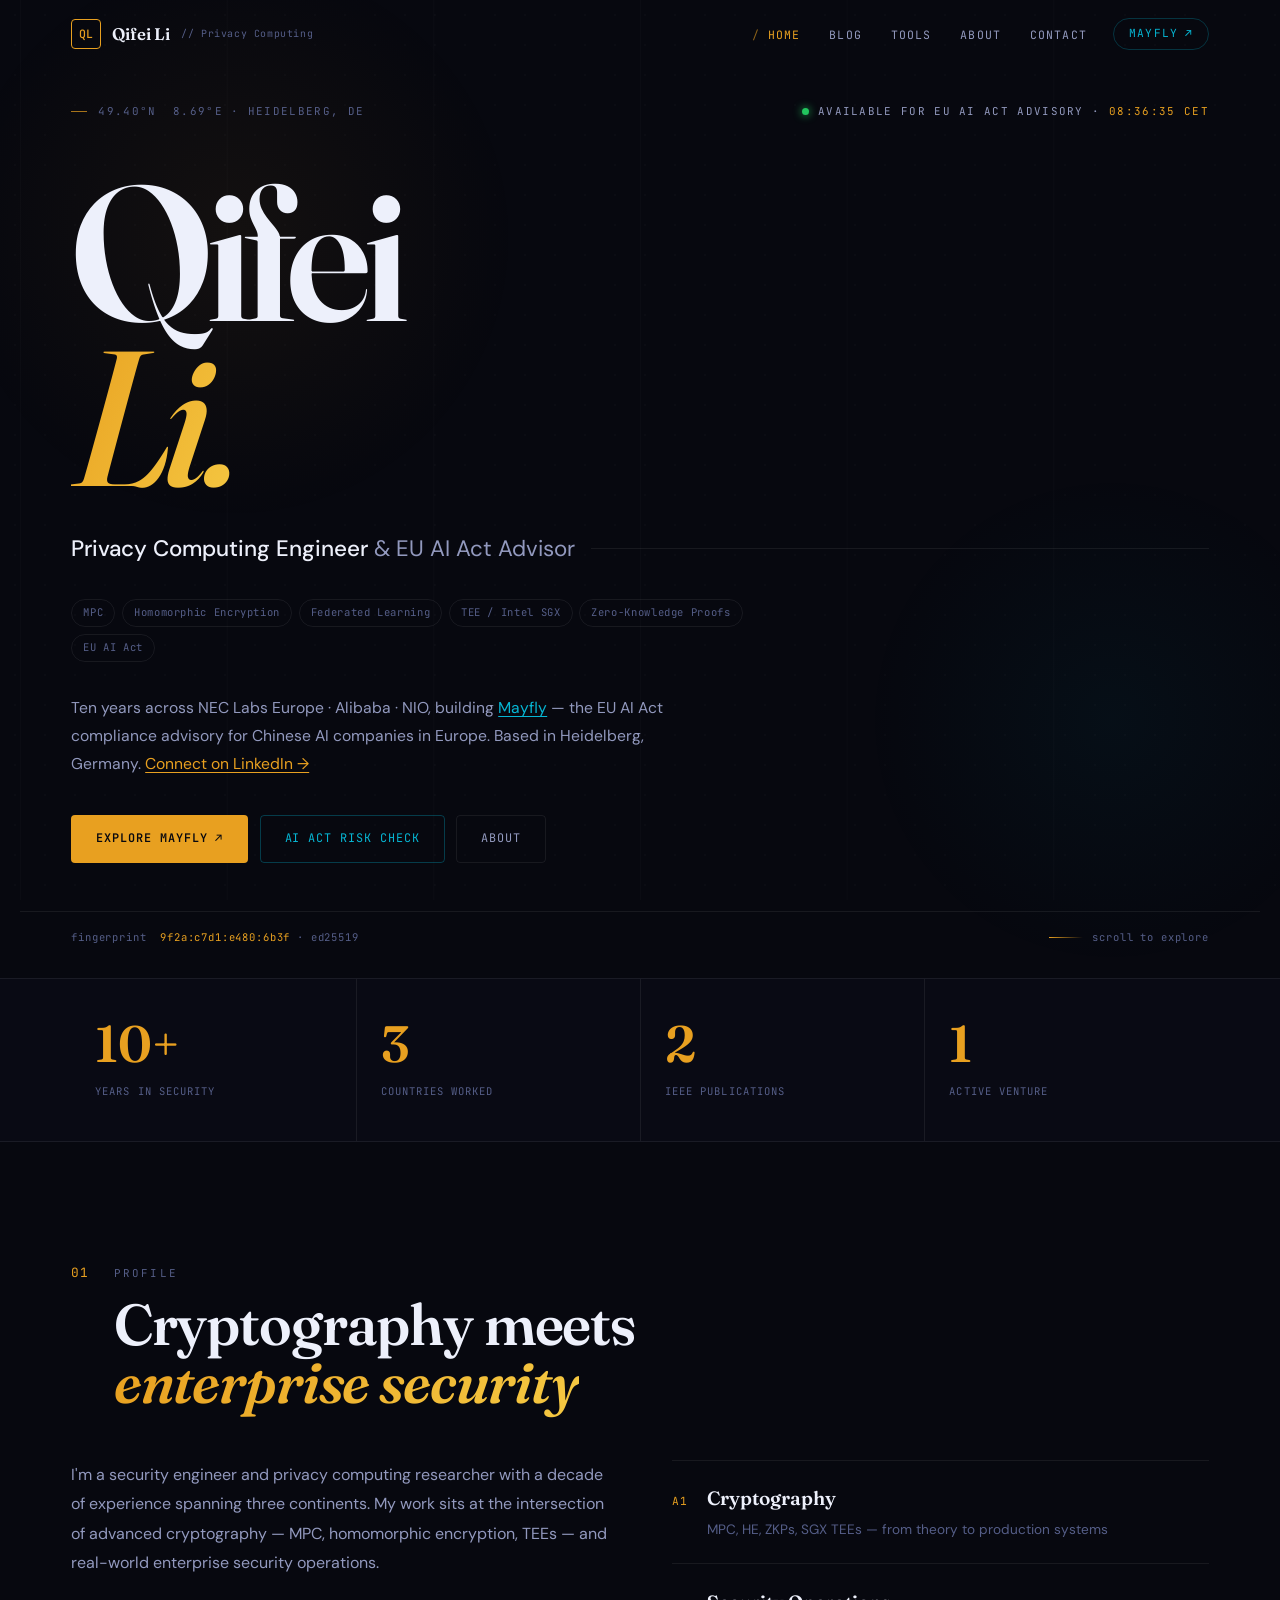
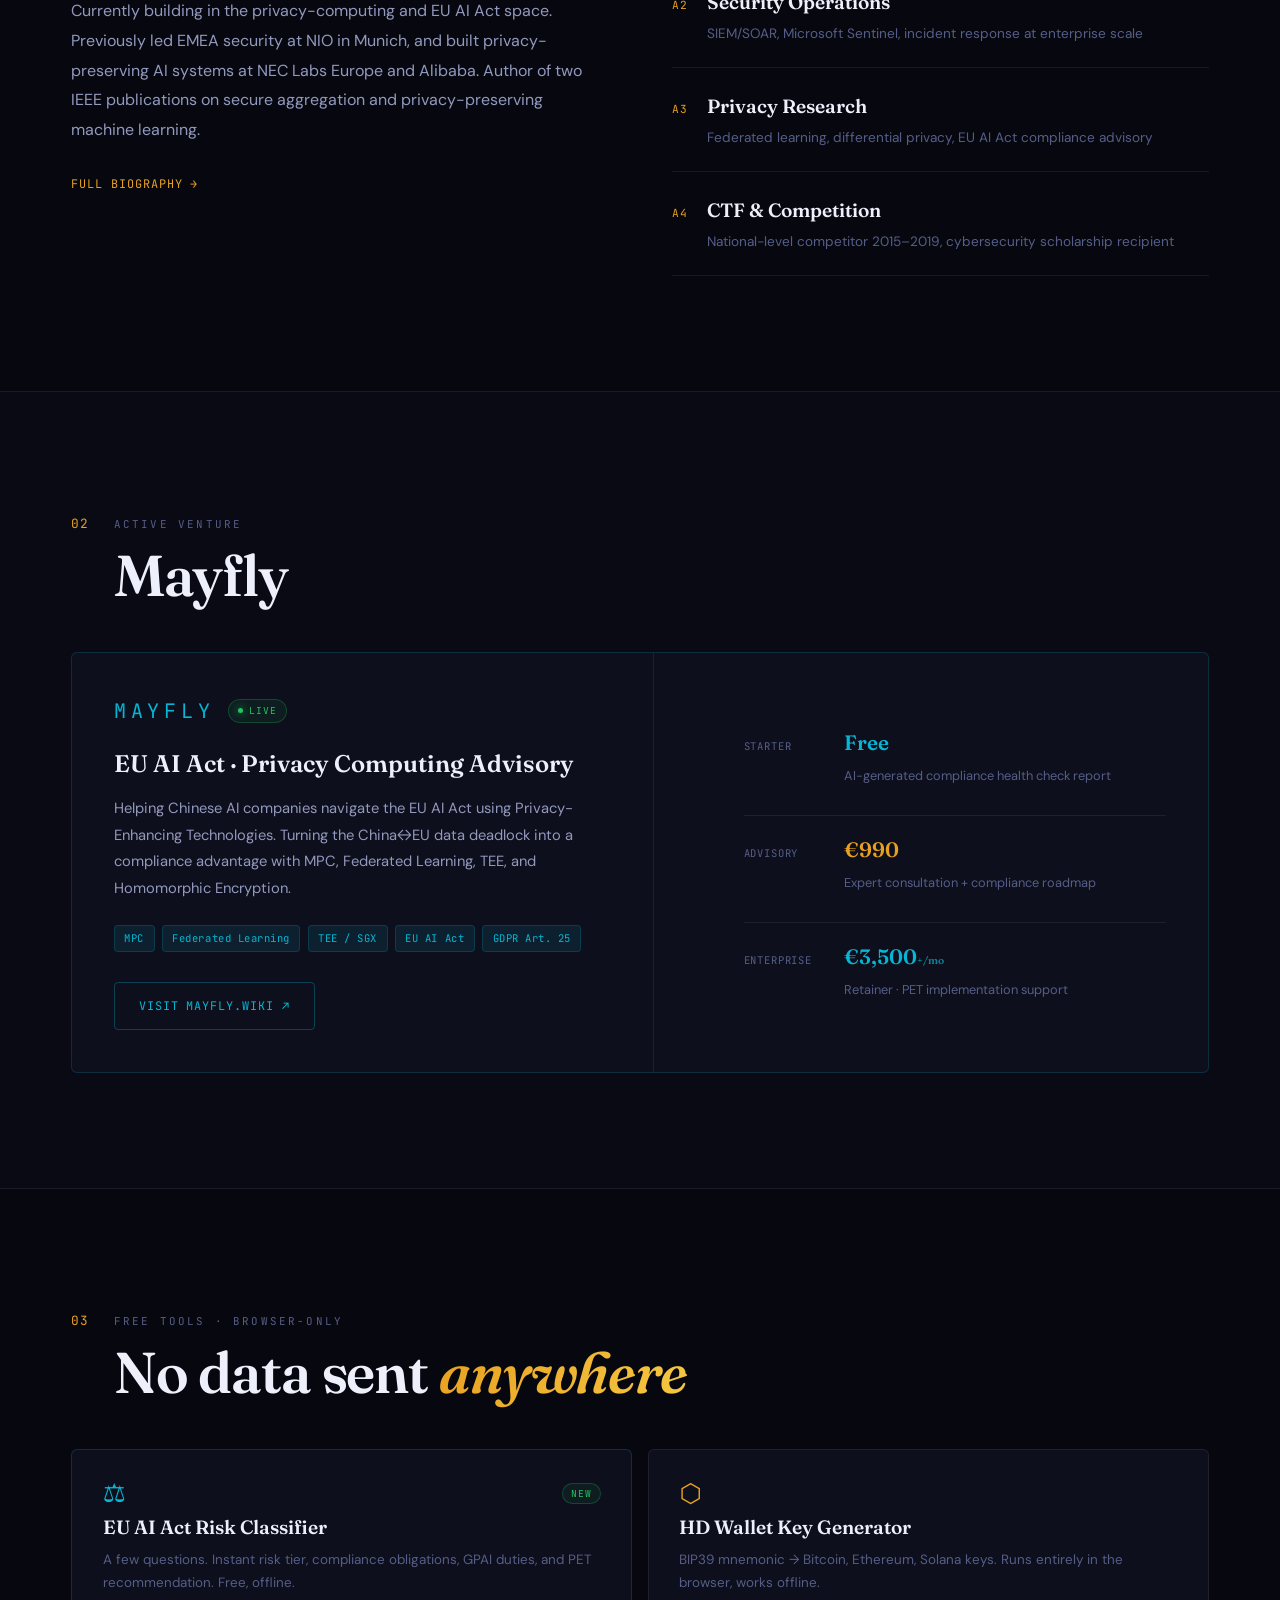
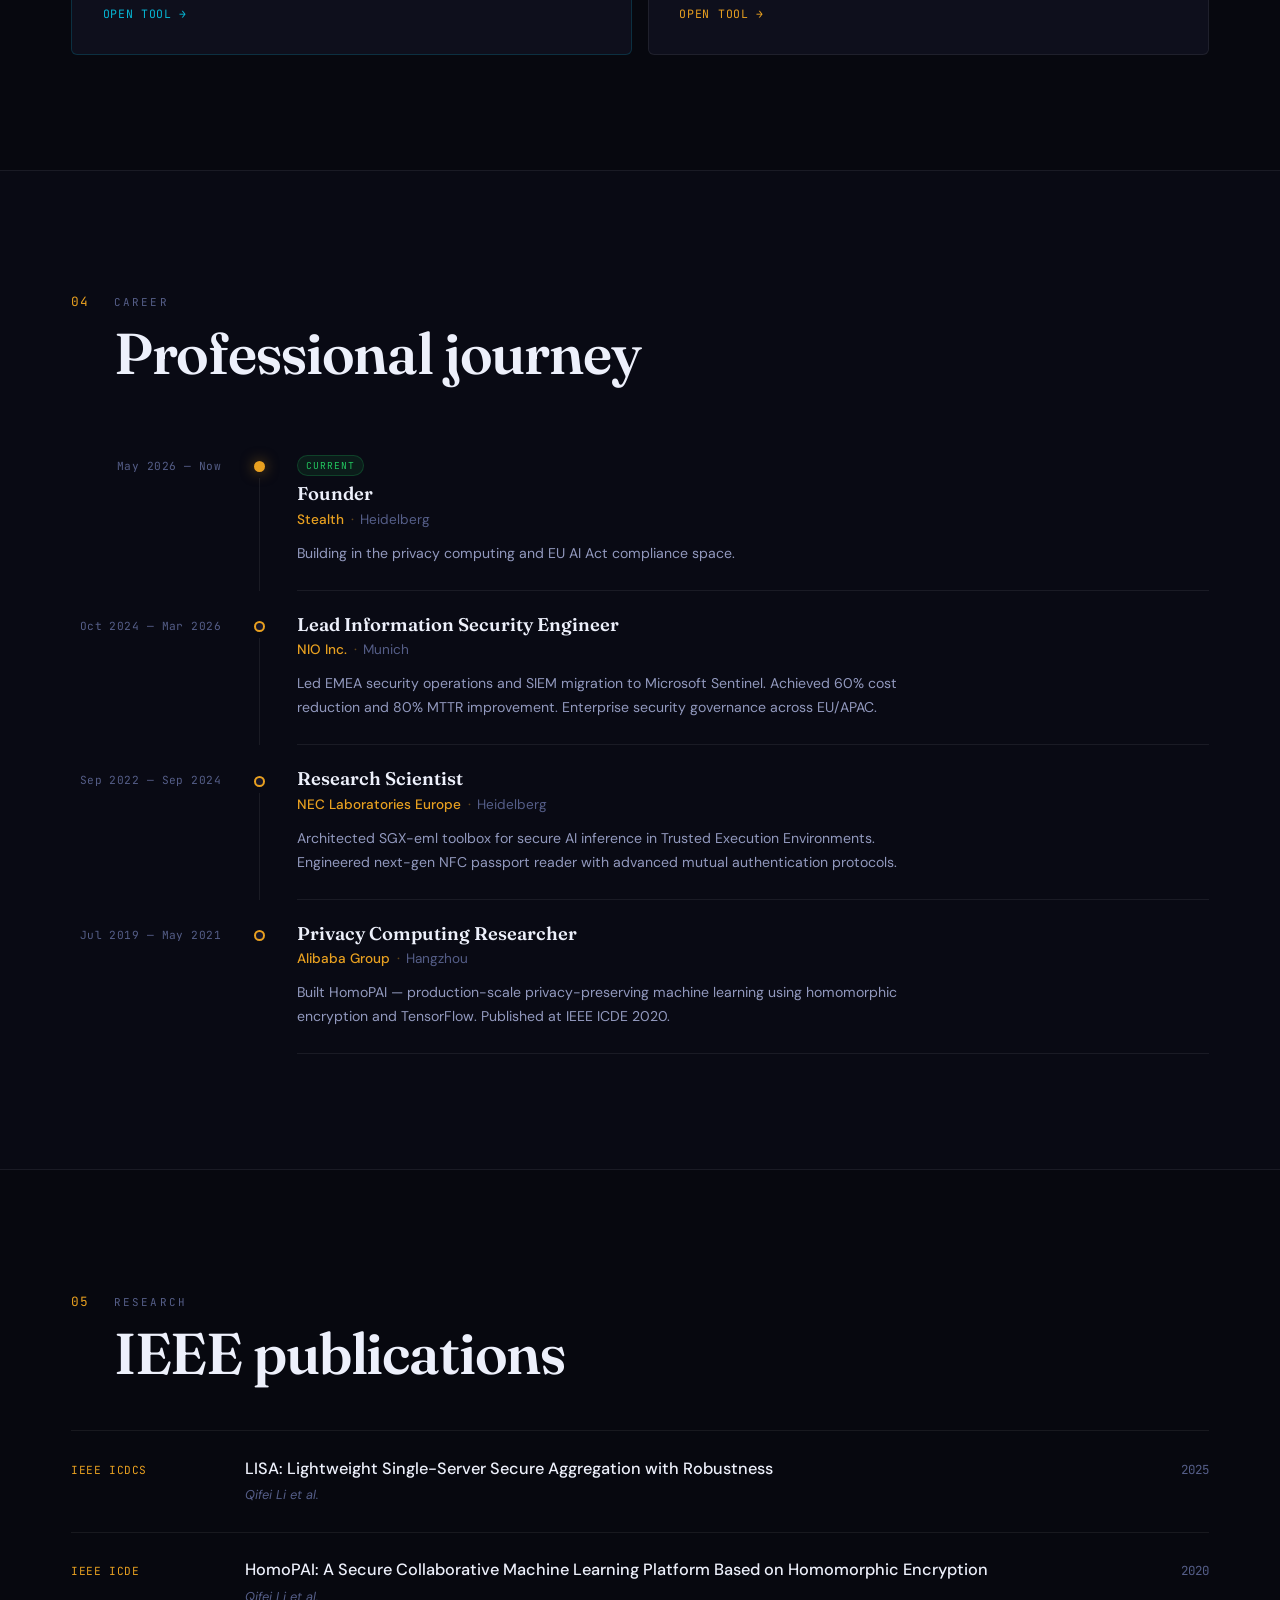
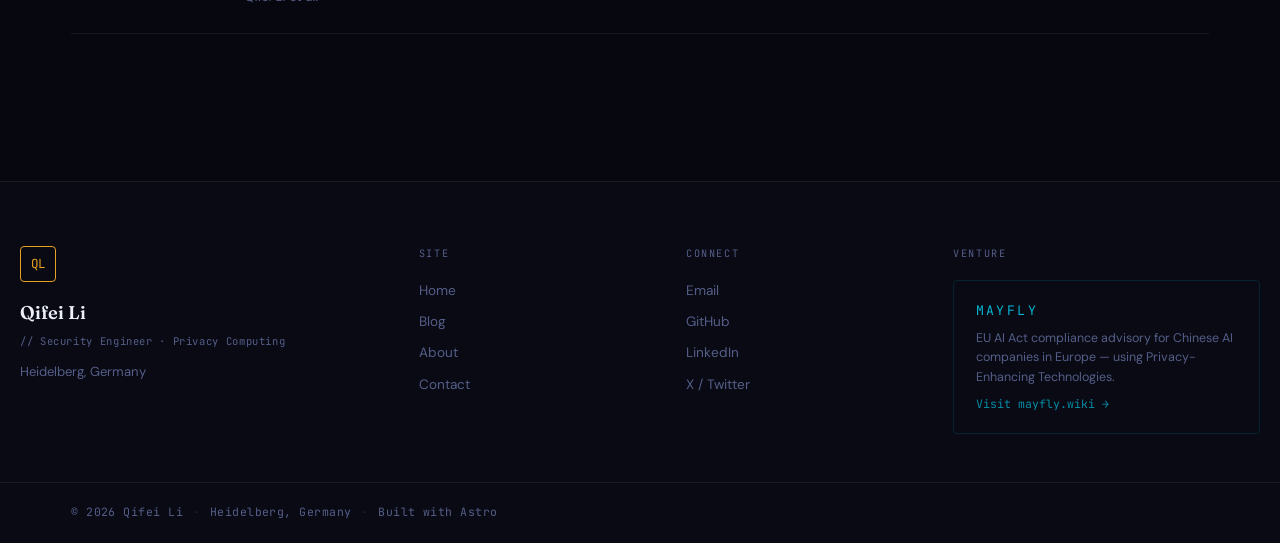
==== index.html @ 4fc6ac73 "first commit" ====
<!DOCTYPE html>
<html lang="en">
<head>
  <meta charset="UTF-8" />
  <meta name="viewport" content="width=device-width, initial-scale=1.0" />
  <title>Qifei Li — Security Engineer &amp; Privacy Computing Researcher</title>
  <meta name="description" content="Privacy Computing Engineer & EU AI Act Advisor — Qifei Li. NEC Labs Europe, Alibaba, NIO. Heidelberg, Germany." />
  <link rel="preconnect" href="https://fonts.googleapis.com" />
  <link rel="preconnect" href="https://fonts.gstatic.com" crossorigin />
  <link href="https://fonts.googleapis.com/css2?family=Fraunces:ital,opsz,wght@0,9..144,400;0,9..144,500;0,9..144,600;0,9..144,700;1,9..144,400;1,9..144,500;1,9..144,600&family=DM+Sans:ital,opsz,wght@0,9..40,300;0,9..40,400;0,9..40,500;1,9..40,400&family=JetBrains+Mono:wght@400;500&display=swap" rel="stylesheet" />
  <link rel="icon" type="image/svg+xml" href="favicon.svg" />
  <link rel="stylesheet" href="site.css" />
  <style>
    /* ── HERO ─────────────────────────────────────────────── */
    .hero { position: relative; z-index: 1; min-height: 100svh; display: flex; flex-direction: column; }

    /* top status rail */
    .hero-rail {
      display: flex; align-items: center; justify-content: space-between;
      gap: 1rem; flex-wrap: wrap;
      padding-top: calc(var(--nav-h) + 2.2rem);
      font-family: var(--font-mono); font-size: 0.68rem; letter-spacing: 0.12em;
      text-transform: uppercase; color: var(--text-3);
    }
    .hero-rail .r-coord { display: inline-flex; align-items: center; gap: 0.7rem; }
    .hero-rail .r-coord::before { content: ''; width: 16px; height: 1px; background: var(--amber); opacity: 0.7; }
    .hero-rail .avail { display: inline-flex; align-items: center; gap: 0.55rem; color: var(--text-2); }
    .pulse-dot { width: 7px; height: 7px; border-radius: 50%; background: var(--green); box-shadow: 0 0 8px var(--green); animation: pulse 2.2s ease-in-out infinite; }
    @keyframes pulse { 0%,100% { opacity: 1; } 50% { opacity: 0.35; } }
    #clock { color: var(--amber); }

    .hero-mid { flex: 1; display: flex; flex-direction: column; justify-content: center; padding-top: 3rem; padding-bottom: 3rem; }

    .hero-name {
      font-family: var(--font-display);
      font-size: clamp(4rem, 15vw, 13rem);
      font-weight: 600;
      letter-spacing: -0.045em;
      line-height: 0.86;
      color: var(--text-1);
      margin: 0;
    }
    .hero-name .ln2 { display: block; }
    .hero-name em {
      font-style: italic; font-weight: 500;
      background: linear-gradient(115deg, var(--amber), var(--amber-2));
      -webkit-background-clip: text; background-clip: text; -webkit-text-fill-color: transparent;
    }

    .hero-role {
      display: flex; align-items: center; gap: 1rem; flex-wrap: wrap;
      margin-top: 2rem; margin-bottom: 2rem;
    }
    .hero-role .role-txt {
      font-family: var(--font-body); font-size: clamp(1rem, 2vw, 1.4rem);
      font-weight: 400; color: var(--text-2);
    }
    .hero-role .role-txt b { color: var(--text-1); font-weight: 500; }
    .hero-role .role-line { flex: 1; min-width: 40px; height: 1px; background: var(--line); }

    .hero-stack { display: flex; flex-wrap: wrap; gap: 0.4rem; margin-bottom: 2rem; max-width: 720px; }
    .stack-chip {
      font-family: var(--font-mono); font-size: 0.66rem; letter-spacing: 0.06em; white-space: nowrap;
      color: var(--text-3); border: 1px solid var(--line); padding: 0.3rem 0.7rem; border-radius: 20px;
      transition: color 0.2s, border-color 0.2s;
    }
    .stack-chip:hover { color: var(--amber); border-color: rgba(232,160,32,0.3); }

    .hero-bio {
      font-size: 0.98rem; color: var(--text-2); max-width: 56ch; line-height: 1.8; margin-bottom: 2.25rem;
    }
    .bio-link { color: var(--teal); text-decoration: underline; text-underline-offset: 3px; transition: opacity 0.2s; }
    .bio-link:hover { opacity: 0.7; }
    .bio-link.amber { color: var(--amber); }

    .hero-actions { display: flex; align-items: center; gap: 0.7rem; flex-wrap: wrap; }

    /* bottom signature rail */
    .hero-foot {
      display: flex; align-items: center; justify-content: space-between; gap: 1rem; flex-wrap: wrap;
      padding-bottom: 2rem;
      font-family: var(--font-mono); font-size: 0.66rem; letter-spacing: 0.08em; color: var(--text-3);
      border-top: 1px solid var(--line); padding-top: 1.1rem;
    }
    .hero-foot .fp { color: var(--text-3); }
    .hero-foot .fp b { color: var(--amber); font-weight: 400; }
    .scroll-cue { display: inline-flex; align-items: center; gap: 0.6rem; }
    .scroll-cue .ln { width: 34px; height: 1px; background: linear-gradient(90deg, var(--amber), transparent); }

    /* ── Stats strip ──────────────────────────────────────── */
    .stats { border-top: 1px solid var(--line); border-bottom: 1px solid var(--line); background: var(--bg-2); position: relative; z-index: 1; }
    .stats-grid { display: grid; grid-template-columns: repeat(4, 1fr); }
    .stat { padding: 2.4rem 1.5rem; border-left: 1px solid var(--line); }
    .stat:first-child { border-left: none; }
    .stat-n { display: block; font-family: var(--font-display); font-size: clamp(2.4rem,4vw,3.2rem); font-weight: 600; color: var(--amber); line-height: 1; margin-bottom: 0.5rem; }
    .stat-l { font-family: var(--font-mono); font-size: 0.66rem; letter-spacing: 0.1em; text-transform: uppercase; color: var(--text-3); }
    @media (max-width: 720px) { .stats-grid { grid-template-columns: 1fr 1fr; } .stat:nth-child(3) { border-left: none; } }

    /* ── About / capability ───────────────────────────────── */
    .about-layout { display: grid; grid-template-columns: 1fr 1fr; gap: 4rem; align-items: start; }
    .body-p { font-size: 1rem; color: var(--text-2); line-height: 1.85; margin-bottom: 1.15rem; }
    .body-p:last-of-type { margin-bottom: 1.6rem; }
    .text-link { font-family: var(--font-mono); font-size: 0.74rem; letter-spacing: 0.08em; text-transform: uppercase; color: var(--amber); display: inline-flex; align-items: center; gap: 0.5rem; transition: gap 0.2s; }
    .text-link:hover { gap: 0.85rem; }
    .cap-list { display: flex; flex-direction: column; }
    .cap {
      display: grid; grid-template-columns: auto 1fr; gap: 1.25rem; align-items: baseline;
      padding: 1.4rem 0; border-top: 1px solid var(--line);
    }
    .cap:last-child { border-bottom: 1px solid var(--line); }
    .cap-no { font-family: var(--font-mono); font-size: 0.7rem; color: var(--amber); letter-spacing: 0.05em; }
    .cap-h { font-family: var(--font-display); font-size: 1.2rem; font-weight: 600; color: var(--text-1); margin-bottom: 0.35rem; }
    .cap-p { font-size: 0.85rem; color: var(--text-3); line-height: 1.6; }

    /* ── Mayfly venture ───────────────────────────────────── */
    .venture-sec { background: var(--bg-2); border-top: 1px solid var(--line); border-bottom: 1px solid var(--line); }
    .mayfly { display: grid; grid-template-columns: 1.15fr 1fr; gap: 3rem; border: 1px solid rgba(6,182,212,0.18); border-radius: var(--radius-lg); background: var(--surface); overflow: hidden; }
    .mayfly-l { padding: 2.6rem; border-right: 1px solid var(--line); }
    .mayfly-brand { display: flex; align-items: center; gap: 0.85rem; margin-bottom: 1.4rem; }
    .mayfly-word { font-family: var(--font-mono); font-size: 1.25rem; letter-spacing: 0.24em; color: var(--teal); }
    .live { font-family: var(--font-mono); font-size: 0.6rem; letter-spacing: 0.1em; text-transform: uppercase; color: var(--green); background: rgba(34,197,94,0.08); border: 1px solid rgba(34,197,94,0.25); padding: 0.18rem 0.55rem; border-radius: 20px; display: inline-flex; align-items: center; gap: 0.4rem; }
    .live .pulse-dot { width: 5px; height: 5px; }
    .mayfly-title { font-size: 1.5rem; font-weight: 600; color: var(--text-1); line-height: 1.25; margin-bottom: 1rem; }
    .mayfly-desc { font-size: 0.92rem; color: var(--text-2); line-height: 1.8; margin-bottom: 1.5rem; }
    .mtags { display: flex; flex-wrap: wrap; gap: 0.45rem; margin-bottom: 1.9rem; }
    .mtag { font-family: var(--font-mono); font-size: 0.66rem; letter-spacing: 0.05em; white-space: nowrap; color: var(--teal); background: var(--teal-dim); border: 1px solid rgba(6,182,212,0.18); padding: 0.24rem 0.6rem; border-radius: var(--radius); }
    .mayfly-r { padding: 2.6rem; display: flex; flex-direction: column; gap: 0.75rem; justify-content: center; }
    .offer { display: grid; grid-template-columns: 84px 1fr; gap: 0.4rem 1rem; align-items: baseline; padding: 1.1rem 0; border-top: 1px solid var(--line); }
    .offer:first-child { border-top: none; }
    .offer-tier { font-family: var(--font-mono); font-size: 0.66rem; letter-spacing: 0.08em; text-transform: uppercase; color: var(--text-3); }
    .offer-price { font-family: var(--font-display); font-size: 1.3rem; font-weight: 600; color: var(--teal); }
    .offer-price small { font-size: 0.65rem; opacity: 0.7; }
    .offer-desc { grid-column: 2; font-size: 0.8rem; color: var(--text-3); line-height: 1.5; }
    .offer--feat .offer-price { color: var(--amber); }
    @media (max-width: 820px) { .mayfly { grid-template-columns: 1fr; } .mayfly-l { border-right: none; border-bottom: 1px solid var(--line); } }

    /* ── Tools ────────────────────────────────────────────── */
    .tools-row { display: grid; grid-template-columns: 1fr 1fr; gap: 1rem; }
    .tool {
      display: flex; flex-direction: column; gap: 0.7rem; padding: 1.9rem;
      background: var(--surface); border: 1px solid var(--line); border-radius: var(--radius-lg);
      transition: border-color 0.25s, transform 0.25s; position: relative; overflow: hidden;
    }
    .tool:hover { transform: translateY(-3px); border-color: rgba(232,160,32,0.3); }
    .tool.feat { border-color: rgba(6,182,212,0.2); }
    .tool.feat:hover { border-color: rgba(6,182,212,0.5); }
    .tool-top { display: flex; align-items: center; justify-content: space-between; }
    .tool-ico { font-size: 1.6rem; color: var(--amber); line-height: 1; }
    .tool.feat .tool-ico { color: var(--teal); }
    .tool-badge { font-family: var(--font-mono); font-size: 0.6rem; letter-spacing: 0.1em; text-transform: uppercase; color: var(--green); background: rgba(34,197,94,0.08); border: 1px solid rgba(34,197,94,0.25); padding: 0.14rem 0.5rem; border-radius: 20px; }
    .tool-h { font-family: var(--font-display); font-size: 1.2rem; font-weight: 600; color: var(--text-1); }
    .tool-p { font-size: 0.84rem; color: var(--text-3); line-height: 1.65; flex: 1; }
    .tool-go { font-family: var(--font-mono); font-size: 0.72rem; letter-spacing: 0.06em; text-transform: uppercase; color: var(--amber); }
    .tool.feat .tool-go { color: var(--teal); }
    @media (max-width: 700px) { .tools-row { grid-template-columns: 1fr; } }

    /* ── Timeline ─────────────────────────────────────────── */
    .tl { display: flex; flex-direction: column; }
    .tl-item { display: grid; grid-template-columns: 150px 28px 1fr; gap: 1.5rem; }
    .tl-date { font-family: var(--font-mono); font-size: 0.7rem; letter-spacing: 0.04em; color: var(--text-3); padding-top: 1.7rem; text-align: right; }
    .tl-spine { display: flex; flex-direction: column; align-items: center; padding-top: 1.9rem; }
    .tl-dot { width: 11px; height: 11px; border-radius: 50%; background: var(--surface-2); border: 2px solid var(--amber); flex-shrink: 0; z-index: 1; }
    .tl-dot.cur { background: var(--amber); box-shadow: 0 0 14px rgba(232,160,32,0.5); }
    .tl-line { flex: 1; width: 1px; background: var(--line); min-height: 30px; margin-top: 6px; }
    .tl-card { padding: 1.5rem 0; border-bottom: 1px solid var(--line); flex: 1; }
    .tl-meta { display: flex; align-items: center; gap: 0.75rem; margin-bottom: 0.5rem; }
    .tl-badge { font-family: var(--font-mono); font-size: 0.6rem; letter-spacing: 0.1em; text-transform: uppercase; color: var(--green); background: rgba(34,197,94,0.1); border: 1px solid rgba(34,197,94,0.22); padding: 0.12rem 0.5rem; border-radius: 20px; }
    .tl-title { font-size: 1.15rem; font-weight: 600; color: var(--text-1); margin-bottom: 0.3rem; }
    .tl-co { font-size: 0.85rem; font-weight: 500; color: var(--amber); margin-bottom: 0.7rem; }
    .tl-co .s { margin: 0 0.4rem; opacity: 0.4; }
    .tl-co .loc { color: var(--text-3); font-weight: 400; }
    .tl-desc { font-size: 0.88rem; color: var(--text-2); line-height: 1.7; max-width: 60ch; }
    @media (max-width: 640px) { .tl-item { grid-template-columns: 20px 1fr; } .tl-date { grid-column: 2; text-align: left; padding-top: 0; padding-bottom: 0.3rem; } .tl-spine { grid-row: 1 / 3; padding-top: 0.4rem; } .tl-card { grid-column: 2; } }

    /* ── Publications ─────────────────────────────────────── */
    .pubs { display: flex; flex-direction: column; }
    .pub { display: grid; grid-template-columns: 150px 1fr auto; gap: 1.5rem; align-items: baseline; padding: 1.6rem 0; border-top: 1px solid var(--line); transition: background 0.2s; }
    .pub:last-child { border-bottom: 1px solid var(--line); }
    .pub-venue { font-family: var(--font-mono); font-size: 0.7rem; letter-spacing: 0.05em; color: var(--amber); }
    .pub-title { font-size: 1.02rem; font-weight: 500; color: var(--text-1); line-height: 1.45; margin-bottom: 0.3rem; }
    .pub-authors { font-size: 0.8rem; color: var(--text-3); font-style: italic; }
    .pub-yr { font-family: var(--font-mono); font-size: 0.78rem; color: var(--text-3); }
    @media (max-width: 640px) { .pub { grid-template-columns: 1fr; gap: 0.4rem; } .pub-yr { display: none; } }

    @media (max-width: 820px) { .about-layout { grid-template-columns: 1fr; gap: 2.5rem; } }
  </style>
</head>
<body>

  <div class="blueprint" aria-hidden="true"></div>
  <div class="amb-glow a" aria-hidden="true"></div>
  <div class="amb-glow t" aria-hidden="true"></div>

  <!-- NAV -->
  <nav id="nav">
    <div class="wrap nav-inner">
      <a href="index.html" class="logo">
        <span class="logo-mark">QL</span>
        <span class="logo-name">Qifei&nbsp;Li</span>
        <span class="logo-tag">// Privacy&nbsp;Computing</span>
      </a>
      <ul class="nav-links">
        <li><a href="index.html" class="nav-link active">Home</a></li>
        <li><a href="blog/index.html" class="nav-link">Blog</a></li>
        <li><a href="tools.html" class="nav-link">Tools</a></li>
        <li><a href="about.html" class="nav-link">About</a></li>
        <li><a href="contact.html" class="nav-link">Contact</a></li>
        <li><a href="https://mayfly.wiki" target="_blank" rel="noopener noreferrer" class="nav-venture"><span>MAYFLY</span> ↗</a></li>
      </ul>
      <button class="mobile-toggle" id="navToggle" aria-label="Toggle menu" aria-expanded="false"><span></span><span></span></button>
    </div>
    <div class="mobile-menu" id="mobileMenu">
      <a href="index.html" class="mobile-link">Home</a>
      <a href="blog/index.html" class="mobile-link">Blog</a>
      <a href="tools.html" class="mobile-link">Tools</a>
      <a href="about.html" class="mobile-link">About</a>
      <a href="contact.html" class="mobile-link">Contact</a>
      <a href="https://mayfly.wiki" target="_blank" rel="noopener noreferrer" class="mobile-link mv">MAYFLY — EU AI Act Advisory ↗</a>
    </div>
  </nav>

  <!-- HERO -->
  <header class="hero" data-screen-label="Home / Hero">
    <div class="wrap hero-rail">
      <span class="r-coord">49.40°N&nbsp;&nbsp;8.69°E · Heidelberg, DE</span>
      <span class="avail"><span class="pulse-dot"></span> Available for EU AI Act advisory · <span id="clock">··:··:··</span></span>
    </div>

    <div class="wrap hero-mid">
      <h1 class="hero-name">
        Qifei<span class="ln2"><em>Li.</em></span>
      </h1>
      <div class="hero-role">
        <span class="role-txt"><b>Privacy Computing Engineer</b> &amp; EU AI Act Advisor</span>
        <span class="role-line"></span>
      </div>
      <div class="hero-stack">
        <span class="stack-chip">MPC</span>
        <span class="stack-chip">Homomorphic Encryption</span>
        <span class="stack-chip">Federated Learning</span>
        <span class="stack-chip">TEE / Intel SGX</span>
        <span class="stack-chip">Zero-Knowledge Proofs</span>
        <span class="stack-chip">EU AI Act</span>
      </div>
      <p class="hero-bio">
        Ten years across <span style="color:var(--text-2)">NEC Labs Europe · Alibaba · NIO</span>, building
        <a href="https://mayfly.wiki" target="_blank" rel="noopener noreferrer" class="bio-link">Mayfly</a> —
        the EU AI Act compliance advisory for Chinese AI companies in Europe.
        Based in Heidelberg, Germany. <a href="https://www.linkedin.com/in/qifei-li-99860112a/" target="_blank" rel="noopener noreferrer" class="bio-link amber">Connect on LinkedIn →</a>
      </p>
      <div class="hero-actions">
        <a href="https://mayfly.wiki" target="_blank" rel="noopener noreferrer" class="btn btn-amber">Explore Mayfly ↗</a>
        <a href="ai-act-risk/index.html" class="btn btn-teal">AI Act Risk Check</a>
        <a href="about.html" class="btn btn-ghost">About</a>
      </div>
    </div>

    <div class="wrap hero-foot">
      <span class="fp">fingerprint&nbsp; <b>9f2a:c7d1:e480:6b3f</b> · ed25519</span>
      <span class="scroll-cue"><span class="ln"></span> scroll to explore</span>
    </div>
  </header>

  <!-- STATS -->
  <section class="stats">
    <div class="wrap stats-grid">
      <div class="stat" data-reveal><span class="stat-n">10+</span><span class="stat-l">Years in Security</span></div>
      <div class="stat" data-reveal data-delay="1"><span class="stat-n">3</span><span class="stat-l">Countries Worked</span></div>
      <div class="stat" data-reveal data-delay="2"><span class="stat-n">2</span><span class="stat-l">IEEE Publications</span></div>
      <div class="stat" data-reveal data-delay="3"><span class="stat-n">1</span><span class="stat-l">Active Venture</span></div>
    </div>
  </section>

  <!-- ABOUT -->
  <section class="section">
    <div class="wrap">
      <div class="section-top">
        <span class="sec-index">01</span>
        <div class="sec-headings">
          <span class="sec-kicker">Profile</span>
          <h2 class="sec-h2">Cryptography meets<br /><em>enterprise security</em></h2>
        </div>
      </div>
      <div class="about-layout">
        <div data-reveal>
          <p class="body-p">
            I'm a security engineer and privacy computing researcher with a decade of experience
            spanning three continents. My work sits at the intersection of advanced cryptography —
            MPC, homomorphic encryption, TEEs — and real-world enterprise security operations.
          </p>
          <p class="body-p">
            Currently building in the privacy-computing and EU AI Act space. Previously led EMEA
            security at NIO in Munich, and built privacy-preserving AI systems at NEC Labs Europe
            and Alibaba. Author of two IEEE publications on secure aggregation and privacy-preserving
            machine learning.
          </p>
          <a href="about.html" class="text-link">Full biography →</a>
        </div>
        <div class="cap-list" data-reveal data-delay="1">
          <div class="cap"><span class="cap-no">A1</span><div><div class="cap-h">Cryptography</div><div class="cap-p">MPC, HE, ZKPs, SGX TEEs — from theory to production systems</div></div></div>
          <div class="cap"><span class="cap-no">A2</span><div><div class="cap-h">Security Operations</div><div class="cap-p">SIEM/SOAR, Microsoft Sentinel, incident response at enterprise scale</div></div></div>
          <div class="cap"><span class="cap-no">A3</span><div><div class="cap-h">Privacy Research</div><div class="cap-p">Federated learning, differential privacy, EU AI Act compliance advisory</div></div></div>
          <div class="cap"><span class="cap-no">A4</span><div><div class="cap-h">CTF &amp; Competition</div><div class="cap-p">National-level competitor 2015–2019, cybersecurity scholarship recipient</div></div></div>
        </div>
      </div>
    </div>
  </section>

  <!-- MAYFLY VENTURE -->
  <section class="section venture-sec">
    <div class="wrap">
      <div class="section-top">
        <span class="sec-index">02</span>
        <div class="sec-headings">
          <span class="sec-kicker">Active Venture</span>
          <h2 class="sec-h2">Mayfly</h2>
        </div>
      </div>
      <div class="mayfly" data-reveal>
        <div class="mayfly-l">
          <div class="mayfly-brand">
            <span class="mayfly-word">MAYFLY</span>
            <span class="live"><span class="pulse-dot"></span> Live</span>
          </div>
          <h3 class="mayfly-title">EU AI Act · Privacy Computing Advisory</h3>
          <p class="mayfly-desc">
            Helping Chinese AI companies navigate the EU AI Act using Privacy-Enhancing Technologies.
            Turning the China↔EU data deadlock into a compliance advantage with MPC, Federated
            Learning, TEE, and Homomorphic Encryption.
          </p>
          <div class="mtags">
            <span class="mtag">MPC</span><span class="mtag">Federated Learning</span><span class="mtag">TEE / SGX</span><span class="mtag">EU AI Act</span><span class="mtag">GDPR Art. 25</span>
          </div>
          <a href="https://mayfly.wiki" target="_blank" rel="noopener noreferrer" class="btn btn-teal">Visit mayfly.wiki ↗</a>
        </div>
        <div class="mayfly-r">
          <div class="offer"><span class="offer-tier">Starter</span><span class="offer-price">Free</span><span class="offer-desc">AI-generated compliance health check report</span></div>
          <div class="offer offer--feat"><span class="offer-tier">Advisory</span><span class="offer-price">€990</span><span class="offer-desc">Expert consultation + compliance roadmap</span></div>
          <div class="offer"><span class="offer-tier">Enterprise</span><span class="offer-price">€3,500<small>+/mo</small></span><span class="offer-desc">Retainer · PET implementation support</span></div>
        </div>
      </div>
    </div>
  </section>

  <!-- TOOLS -->
  <section class="section">
    <div class="wrap">
      <div class="section-top">
        <span class="sec-index">03</span>
        <div class="sec-headings">
          <span class="sec-kicker">Free Tools · Browser-Only</span>
          <h2 class="sec-h2">No data sent <em>anywhere</em></h2>
        </div>
      </div>
      <div class="tools-row">
        <a href="ai-act-risk/index.html" class="tool feat" data-reveal>
          <div class="tool-top"><span class="tool-ico">⚖</span><span class="tool-badge">New</span></div>
          <h3 class="tool-h">EU AI Act Risk Classifier</h3>
          <p class="tool-p">A few questions. Instant risk tier, compliance obligations, GPAI duties, and PET recommendation. Free, offline.</p>
          <span class="tool-go">Open tool →</span>
        </a>
        <a href="hd-keygen/index.html" class="tool" data-reveal data-delay="1">
          <div class="tool-top"><span class="tool-ico">⬡</span></div>
          <h3 class="tool-h">HD Wallet Key Generator</h3>
          <p class="tool-p">BIP39 mnemonic → Bitcoin, Ethereum, Solana keys. Runs entirely in the browser, works offline.</p>
          <span class="tool-go">Open tool →</span>
        </a>
      </div>
    </div>
  </section>

  <!-- TIMELINE -->
  <section class="section venture-sec">
    <div class="wrap">
      <div class="section-top">
        <span class="sec-index">04</span>
        <div class="sec-headings">
          <span class="sec-kicker">Career</span>
          <h2 class="sec-h2">Professional journey</h2>
        </div>
      </div>
      <div class="tl">
        <div class="tl-item" data-reveal>
          <div class="tl-date">May 2026 — Now</div>
          <div class="tl-spine"><div class="tl-dot cur"></div><div class="tl-line"></div></div>
          <div class="tl-card"><div class="tl-meta"><span class="tl-badge">Current</span></div><h3 class="tl-title">Founder</h3><p class="tl-co">Stealth<span class="s">·</span><span class="loc">Heidelberg</span></p><p class="tl-desc">Building in the privacy computing and EU AI Act compliance space.</p></div>
        </div>
        <div class="tl-item" data-reveal data-delay="1">
          <div class="tl-date">Oct 2024 — Mar 2026</div>
          <div class="tl-spine"><div class="tl-dot"></div><div class="tl-line"></div></div>
          <div class="tl-card"><h3 class="tl-title">Lead Information Security Engineer</h3><p class="tl-co">NIO Inc.<span class="s">·</span><span class="loc">Munich</span></p><p class="tl-desc">Led EMEA security operations and SIEM migration to Microsoft Sentinel. Achieved 60% cost reduction and 80% MTTR improvement. Enterprise security governance across EU/APAC.</p></div>
        </div>
        <div class="tl-item" data-reveal data-delay="2">
          <div class="tl-date">Sep 2022 — Sep 2024</div>
          <div class="tl-spine"><div class="tl-dot"></div><div class="tl-line"></div></div>
          <div class="tl-card"><h3 class="tl-title">Research Scientist</h3><p class="tl-co">NEC Laboratories Europe<span class="s">·</span><span class="loc">Heidelberg</span></p><p class="tl-desc">Architected SGX-eml toolbox for secure AI inference in Trusted Execution Environments. Engineered next-gen NFC passport reader with advanced mutual authentication protocols.</p></div>
        </div>
        <div class="tl-item" data-reveal data-delay="3">
          <div class="tl-date">Jul 2019 — May 2021</div>
          <div class="tl-spine"><div class="tl-dot"></div></div>
          <div class="tl-card"><h3 class="tl-title">Privacy Computing Researcher</h3><p class="tl-co">Alibaba Group<span class="s">·</span><span class="loc">Hangzhou</span></p><p class="tl-desc">Built HomoPAI — production-scale privacy-preserving machine learning using homomorphic encryption and TensorFlow. Published at IEEE ICDE 2020.</p></div>
        </div>
      </div>
    </div>
  </section>

  <!-- PUBLICATIONS -->
  <section class="section">
    <div class="wrap">
      <div class="section-top">
        <span class="sec-index">05</span>
        <div class="sec-headings">
          <span class="sec-kicker">Research</span>
          <h2 class="sec-h2">IEEE publications</h2>
        </div>
      </div>
      <div class="pubs">
        <div class="pub" data-reveal>
          <span class="pub-venue">IEEE ICDCS</span>
          <div><div class="pub-title">LISA: Lightweight Single-Server Secure Aggregation with Robustness</div><div class="pub-authors">Qifei Li et al.</div></div>
          <span class="pub-yr">2025</span>
        </div>
        <div class="pub" data-reveal data-delay="1">
          <span class="pub-venue">IEEE ICDE</span>
          <div><div class="pub-title">HomoPAI: A Secure Collaborative Machine Learning Platform Based on Homomorphic Encryption</div><div class="pub-authors">Qifei Li et al.</div></div>
          <span class="pub-yr">2020</span>
        </div>
      </div>
    </div>
  </section>

  <!-- FOOTER -->
  <footer class="footer">
    <div class="wrap footer-grid">
      <div>
        <div class="f-brand-mark">QL</div>
        <span class="f-brand-name">Qifei Li</span>
        <span class="f-brand-tag">// Security Engineer · Privacy Computing</span>
        <p class="f-brand-loc">Heidelberg, Germany</p>
      </div>
      <div>
        <p class="f-col-title">Site</p>
        <nav class="f-nav">
          <a href="index.html" class="f-link">Home</a>
          <a href="blog/index.html" class="f-link">Blog</a>
          <a href="about.html" class="f-link">About</a>
          <a href="contact.html" class="f-link">Contact</a>
        </nav>
      </div>
      <div>
        <p class="f-col-title">Connect</p>
        <nav class="f-nav">
          <a href="mailto:hello@mayfly.wiki" class="f-link">Email</a>
          <a href="https://github.com/7feilee" target="_blank" rel="noopener noreferrer" class="f-link">GitHub</a>
          <a href="https://www.linkedin.com/in/qifei-li-99860112a/" target="_blank" rel="noopener noreferrer" class="f-link">LinkedIn</a>
          <a href="https://x.com/7feilee" target="_blank" rel="noopener noreferrer" class="f-link">X / Twitter</a>
        </nav>
      </div>
      <div>
        <p class="f-col-title">Venture</p>
        <a href="https://mayfly.wiki" target="_blank" rel="noopener noreferrer" class="f-venture">
          <span class="f-venture-logo">MAYFLY</span>
          <span class="f-venture-desc">EU AI Act compliance advisory for Chinese AI companies in Europe — using Privacy-Enhancing Technologies.</span>
          <span class="f-venture-cta">Visit mayfly.wiki →</span>
        </a>
      </div>
    </div>
    <div class="footer-bottom">
      <div class="wrap footer-bottom-inner">
        <span>© 2026 Qifei Li</span><span class="sep">·</span>
        <span>Heidelberg, Germany</span><span class="sep">·</span>
        <a href="https://astro.build" target="_blank" rel="noopener noreferrer">Built with Astro</a>
      </div>
    </div>
  </footer>

  <script src="site.js"></script>
</body>
</html>
---- site.css ----
/* ============================================================
   Qifei Li — Personal Site · "INSTRUMENT" redesign
   Shared design system — technical editorial precision
   Dark near-black · amber hot accent · teal reserved for Mayfly
   Fraunces (display) · DM Sans (body) · JetBrains Mono (data)
   ============================================================ */

:root {
  --bg:        #07080f;
  --bg-2:      #090a14;
  --surface:   #0e0f1c;
  --surface-2: #14152a;
  --line:      rgba(255,255,255,0.07);
  --line-2:    rgba(255,255,255,0.13);
  --grid-line: rgba(255,255,255,0.022);

  --amber:     #e8a020;
  --amber-2:   #f5c842;
  --amber-dim: rgba(232,160,32,0.12);
  --teal:      #06b6d4;
  --teal-dim:  rgba(6,182,212,0.10);
  --green:     #22c55e;

  --text-1:    #edf0fb;
  --text-2:    #9299be;
  --text-3:    #555e88;

  --font-display: 'Fraunces', 'Noto Serif SC', Georgia, serif;
  --font-body:    'DM Sans', 'Noto Sans SC', system-ui, sans-serif;
  --font-mono:    'JetBrains Mono', monospace;

  --nav-h:     68px;
  --maxw:      1240px;
  --gutter:    clamp(1.25rem, 4vw, 3.5rem);
  --radius:    4px;
  --radius-lg: 6px;
  --ease-out:  cubic-bezier(0.16, 1, 0.3, 1);
}

*, *::before, *::after { margin: 0; padding: 0; box-sizing: border-box; }

html {
  font-family: var(--font-body);
  scroll-behavior: smooth;
  -webkit-font-smoothing: antialiased;
  -moz-osx-font-smoothing: grayscale;
}

body {
  background: var(--bg);
  color: var(--text-1);
  line-height: 1.6;
  min-height: 100vh;
  overflow-x: hidden;
}

h1, h2, h3, h4 { font-family: var(--font-display); line-height: 1.08; color: var(--text-1); font-weight: 600; }
a { color: inherit; text-decoration: none; }
img { max-width: 100%; display: block; }
::selection { background: rgba(232,160,32,0.28); color: #fff; }

/* ── Blueprint grid background ─────────────────────────────── */
/* Fixed full-viewport faint vertical column rules + baseline dots */
.blueprint {
  position: fixed;
  inset: 0;
  z-index: 0;
  pointer-events: none;
}
.blueprint::before {
  /* vertical column rules aligned to the content grid */
  content: '';
  position: absolute;
  inset: 0;
  left: 50%;
  transform: translateX(-50%);
  width: 100%;
  max-width: var(--maxw);
  margin: 0 auto;
  background-image:
    linear-gradient(90deg, var(--grid-line) 0 1px, transparent 1px 100%);
  background-size: calc(100% / 6) 100%;
  opacity: 0.9;
}
.blueprint::after {
  content: '';
  position: absolute;
  inset: 0;
  background-image: radial-gradient(circle, rgba(255,255,255,0.018) 1px, transparent 1px);
  background-size: 30px 30px;
}

/* ambient hero glows (very subtle) */
.amb-glow {
  position: fixed;
  z-index: 0;
  pointer-events: none;
  border-radius: 50%;
}
.amb-glow.a {
  top: -8%; left: -6%;
  width: 620px; height: 620px;
  background: radial-gradient(circle, rgba(232,160,32,0.06) 0%, transparent 65%);
  animation: drift 16s ease-in-out infinite alternate;
}
.amb-glow.t {
  bottom: -10%; right: -8%;
  width: 540px; height: 540px;
  background: radial-gradient(circle, rgba(6,182,212,0.045) 0%, transparent 65%);
  animation: drift 20s ease-in-out infinite alternate-reverse;
}
@keyframes drift {
  0%   { transform: translate(0,0) scale(1); }
  100% { transform: translate(46px,-28px) scale(1.08); }
}

/* ── Layout primitives ─────────────────────────────────────── */
.wrap {
  position: relative;
  z-index: 1;
  width: 100%;
  max-width: var(--maxw);
  margin: 0 auto;
  padding-left: var(--gutter);
  padding-right: var(--gutter);
}

.rule {
  border: 0;
  border-top: 1px solid var(--line);
  width: 100%;
}

/* hairline divider carrying a mono label */
.div-label {
  position: relative;
  z-index: 1;
  display: flex;
  align-items: center;
  gap: 1.25rem;
  font-family: var(--font-mono);
  font-size: 0.66rem;
  letter-spacing: 0.18em;
  text-transform: uppercase;
  color: var(--text-3);
  padding: 1.1rem 0;
}
.div-label::before { content: ''; width: 14px; height: 1px; background: var(--amber); opacity: 0.6; flex-shrink: 0; }
.div-label::after  { content: ''; flex: 1; height: 1px; background: var(--line); }

/* Section + numbered marker */
.section { position: relative; z-index: 1; padding: clamp(4rem, 9vw, 8rem) 0; }
.section-top {
  display: flex;
  align-items: baseline;
  gap: 1.5rem;
  margin-bottom: 3rem;
}
.sec-index {
  font-family: var(--font-mono);
  font-size: 0.8rem;
  letter-spacing: 0.1em;
  color: var(--amber);
  flex-shrink: 0;
  padding-top: 0.4rem;
}
.sec-headings { flex: 1; }
.sec-kicker {
  font-family: var(--font-mono);
  font-size: 0.68rem;
  letter-spacing: 0.2em;
  text-transform: uppercase;
  color: var(--text-3);
  display: block;
  margin-bottom: 0.85rem;
}
.sec-h2 {
  font-size: clamp(2.1rem, 5vw, 3.6rem);
  font-weight: 600;
  letter-spacing: -0.02em;
  line-height: 1.0;
  color: var(--text-1);
}
.sec-h2 em {
  font-style: italic;
  background: linear-gradient(115deg, var(--amber), var(--amber-2));
  -webkit-background-clip: text; background-clip: text;
  -webkit-text-fill-color: transparent;
}

/* ── Buttons ───────────────────────────────────────────────── */
.btn {
  display: inline-flex;
  align-items: center;
  gap: 0.55rem;
  font-family: var(--font-mono);
  font-size: 0.74rem;
  letter-spacing: 0.08em;
  text-transform: uppercase;
  padding: 0.85rem 1.5rem;
  border-radius: var(--radius);
  border: 1px solid transparent;
  transition: background 0.2s, color 0.2s, border-color 0.2s, transform 0.2s, box-shadow 0.2s;
  cursor: pointer;
}
.btn-amber { background: var(--amber); color: #07080f; font-weight: 600; }
.btn-amber:hover { background: var(--amber-2); transform: translateY(-2px); box-shadow: 0 10px 30px rgba(232,160,32,0.25); }
.btn-teal { color: var(--teal); border-color: rgba(6,182,212,0.3); }
.btn-teal:hover { background: var(--teal-dim); border-color: rgba(6,182,212,0.6); transform: translateY(-2px); }
.btn-ghost { color: var(--text-2); border-color: var(--line); }
.btn-ghost:hover { color: var(--text-1); border-color: var(--line-2); background: rgba(255,255,255,0.04); }

/* ── Navigation ────────────────────────────────────────────── */
#nav {
  position: fixed;
  top: 0; left: 0; right: 0;
  z-index: 200;
  height: var(--nav-h);
  border-bottom: 1px solid transparent;
  transition: background 0.35s ease, border-color 0.35s ease, box-shadow 0.35s ease;
}
#nav.scrolled {
  background: rgba(7,8,15,0.82);
  backdrop-filter: blur(20px);
  -webkit-backdrop-filter: blur(20px);
  border-bottom-color: var(--line);
}
.nav-inner {
  display: flex; align-items: center; justify-content: space-between;
  height: var(--nav-h);
}
.logo { display: flex; align-items: center; gap: 0.7rem; }
.logo-mark {
  width: 30px; height: 30px;
  display: grid; place-items: center;
  border: 1px solid var(--amber);
  border-radius: var(--radius);
  font-family: var(--font-mono);
  font-size: 0.72rem;
  font-weight: 500;
  color: var(--amber);
  letter-spacing: 0.02em;
}
.logo-name { font-family: var(--font-display); font-weight: 600; font-size: 1.05rem; color: var(--text-1); letter-spacing: -0.01em; white-space: nowrap; flex-shrink: 0; }
.logo-tag  { font-family: var(--font-mono); font-size: 0.62rem; color: var(--text-3); letter-spacing: 0.06em; }
@media (max-width: 600px) { .logo-tag { display: none; } }

.nav-links { display: flex; align-items: center; list-style: none; gap: 0.1rem; }
.nav-link {
  font-family: var(--font-mono);
  font-size: 0.72rem;
  letter-spacing: 0.1em;
  text-transform: uppercase;
  color: var(--text-2);
  padding: 0.45rem 0.85rem;
  border-radius: var(--radius);
  transition: color 0.2s, background 0.2s;
}
.nav-link:hover { color: var(--text-1); background: rgba(255,255,255,0.05); }
.nav-link.active { color: var(--amber); }
.nav-link.active::before { content: '/ '; opacity: 0.6; }

.nav-venture {
  display: inline-flex; align-items: center; gap: 0.4rem;
  margin-left: 0.7rem;
  font-family: var(--font-mono);
  font-size: 0.7rem; letter-spacing: 0.12em;
  color: var(--teal);
  border: 1px solid rgba(6,182,212,0.25);
  padding: 0.4rem 0.9rem;
  border-radius: 20px;
  transition: background 0.2s, border-color 0.2s;
}
.nav-venture:hover { background: var(--teal-dim); border-color: rgba(6,182,212,0.5); }

.mobile-toggle {
  display: none; flex-direction: column; justify-content: center;
  background: none; border: none; cursor: pointer; gap: 6px; padding: 0.4rem;
}
.mobile-toggle span { display: block; width: 22px; height: 1.5px; background: var(--text-2); border-radius: 2px; transition: all 0.3s; }
.mobile-menu {
  display: none; flex-direction: column;
  padding: 0.75rem var(--gutter) 1.25rem;
  background: rgba(7,8,15,0.97);
  border-bottom: 1px solid var(--line);
  backdrop-filter: blur(20px);
}
.mobile-menu.open { display: flex; }
.mobile-link {
  padding: 0.85rem 0;
  font-family: var(--font-mono); font-size: 0.8rem; letter-spacing: 0.08em; text-transform: uppercase;
  color: var(--text-2); border-bottom: 1px solid var(--line); transition: color 0.2s;
}
.mobile-link:hover { color: var(--text-1); }
.mobile-link.mv { color: var(--teal); border-bottom: none; }
@media (max-width: 780px) {
  .nav-links { display: none; }
  .mobile-toggle { display: flex; }
}

/* ── Page header (inner pages) ─────────────────────────────── */
.page-head {
  position: relative; z-index: 1;
  padding: calc(var(--nav-h) + clamp(3rem,7vw,6rem)) 0 clamp(2.5rem,5vw,4rem);
  border-bottom: 1px solid var(--line);
}
.page-head-row { display: flex; align-items: flex-start; gap: 1.5rem; }
.page-head-idx {
  font-family: var(--font-mono); font-size: 0.8rem; letter-spacing: 0.1em;
  color: var(--amber); padding-top: 0.6rem; flex-shrink: 0;
}
.page-kicker {
  font-family: var(--font-mono); font-size: 0.7rem; letter-spacing: 0.2em;
  text-transform: uppercase; color: var(--text-3); display: block; margin-bottom: 1rem;
}
.page-h1 {
  font-size: clamp(3rem, 9vw, 6.5rem);
  font-weight: 600; letter-spacing: -0.03em; line-height: 0.92;
  margin-bottom: 1.1rem;
}
.page-h1 em { font-style: italic; color: var(--amber); }
.page-sub {
  font-family: var(--font-mono); font-size: 0.78rem; letter-spacing: 0.06em;
  color: var(--text-3); max-width: 60ch; line-height: 1.7;
}

/* ── Footer ────────────────────────────────────────────────── */
.footer { position: relative; z-index: 1; border-top: 1px solid var(--line); background: var(--bg-2); margin-top: 2rem; }
.footer-grid { display: grid; grid-template-columns: 1.6fr 1fr 1fr 1.4fr; gap: 3rem; padding: 4rem 0 3rem; }
.f-brand-mark {
  width: 36px; height: 36px; display: grid; place-items: center;
  border: 1px solid var(--amber); border-radius: var(--radius);
  font-family: var(--font-mono); font-size: 0.78rem; color: var(--amber);
  margin-bottom: 1rem;
}
.f-brand-name { display: block; font-family: var(--font-display); font-size: 1.15rem; font-weight: 600; color: var(--text-1); margin-bottom: 0.35rem; }
.f-brand-tag  { display: block; font-family: var(--font-mono); font-size: 0.66rem; color: var(--text-3); letter-spacing: 0.06em; margin-bottom: 0.7rem; }
.f-brand-loc  { font-size: 0.82rem; color: var(--text-3); }
.f-col-title  { font-family: var(--font-mono); font-size: 0.64rem; letter-spacing: 0.16em; text-transform: uppercase; color: var(--text-3); margin-bottom: 1.1rem; }
.f-nav { display: flex; flex-direction: column; gap: 0.6rem; }
.f-link { font-size: 0.85rem; color: var(--text-3); transition: color 0.2s; width: fit-content; }
.f-link:hover { color: var(--amber); }
.f-venture {
  display: flex; flex-direction: column; gap: 0.5rem;
  border: 1px solid rgba(6,182,212,0.15); border-radius: var(--radius);
  padding: 1.2rem 1.35rem; transition: border-color 0.25s, background 0.25s;
}
.f-venture:hover { border-color: rgba(6,182,212,0.4); background: var(--teal-dim); }
.f-venture-logo { font-family: var(--font-mono); font-size: 0.82rem; letter-spacing: 0.18em; color: var(--teal); }
.f-venture-desc { font-size: 0.78rem; color: var(--text-3); line-height: 1.55; }
.f-venture-cta  { font-family: var(--font-mono); font-size: 0.72rem; color: var(--teal); opacity: 0.75; }
.footer-bottom { border-top: 1px solid var(--line); padding: 1.3rem 0; }
.footer-bottom-inner { display: flex; align-items: center; gap: 0.6rem; flex-wrap: wrap; font-family: var(--font-mono); font-size: 0.72rem; letter-spacing: 0.04em; color: var(--text-3); }
.footer-bottom-inner .sep { opacity: 0.35; }
.footer-bottom-inner a { color: var(--text-3); transition: color 0.2s; }
.footer-bottom-inner a:hover { color: var(--text-2); }
@media (max-width: 880px) { .footer-grid { grid-template-columns: 1fr 1fr; gap: 2rem; } }
@media (max-width: 560px) { .footer-grid { grid-template-columns: 1fr; } }

/* ── Scroll reveal ─────────────────────────────────────────── */
[data-reveal] {
  opacity: 0;
  transform: translateY(24px);
  transition: opacity 0.7s var(--ease-out), transform 0.7s var(--ease-out);
}
[data-reveal].revealed { opacity: 1; transform: translateY(0); }
[data-delay='1'] { transition-delay: 0.08s; }
[data-delay='2'] { transition-delay: 0.16s; }
[data-delay='3'] { transition-delay: 0.24s; }
[data-delay='4'] { transition-delay: 0.32s; }
[data-delay='5'] { transition-delay: 0.40s; }
@media (prefers-reduced-motion: reduce) {
  [data-reveal] { opacity: 1; transform: none; transition: none; }
}

@keyframes load-in { from { opacity: 0; transform: translateY(20px); } to { opacity: 1; transform: translateY(0); } }
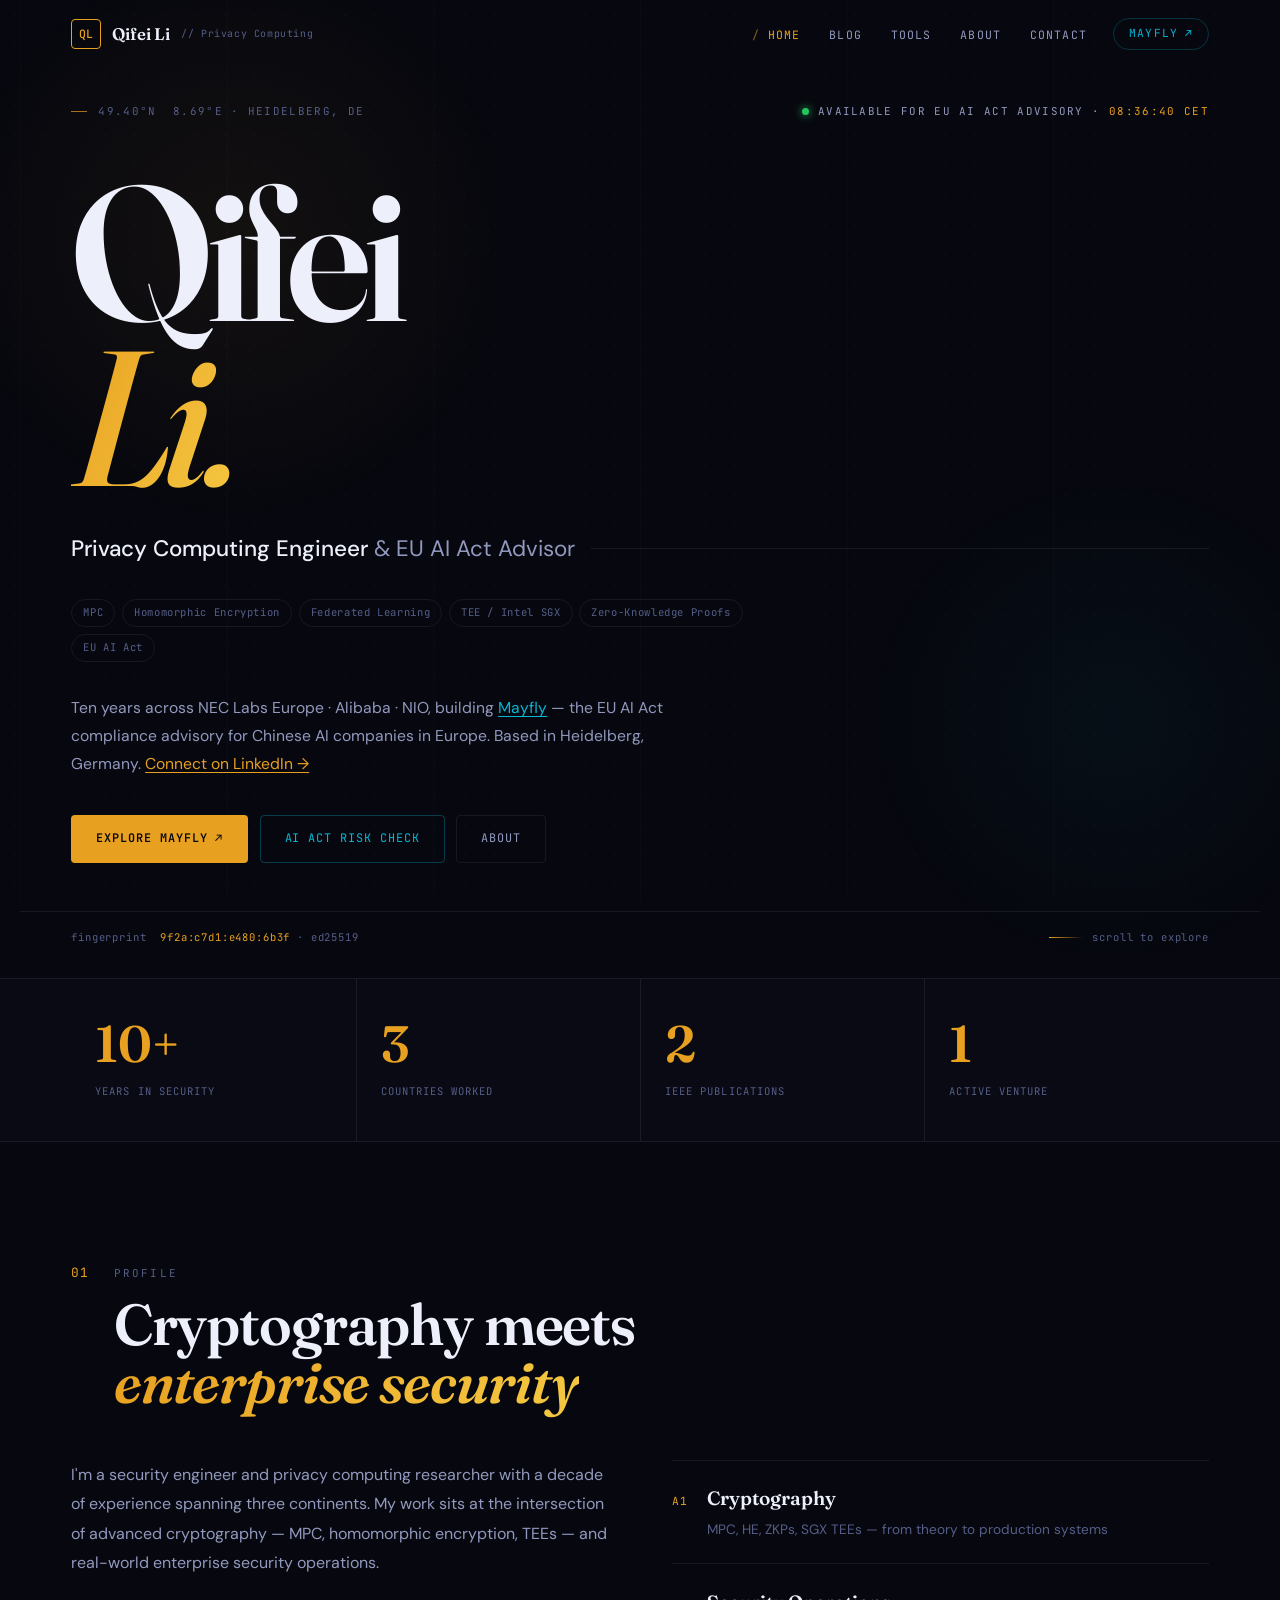
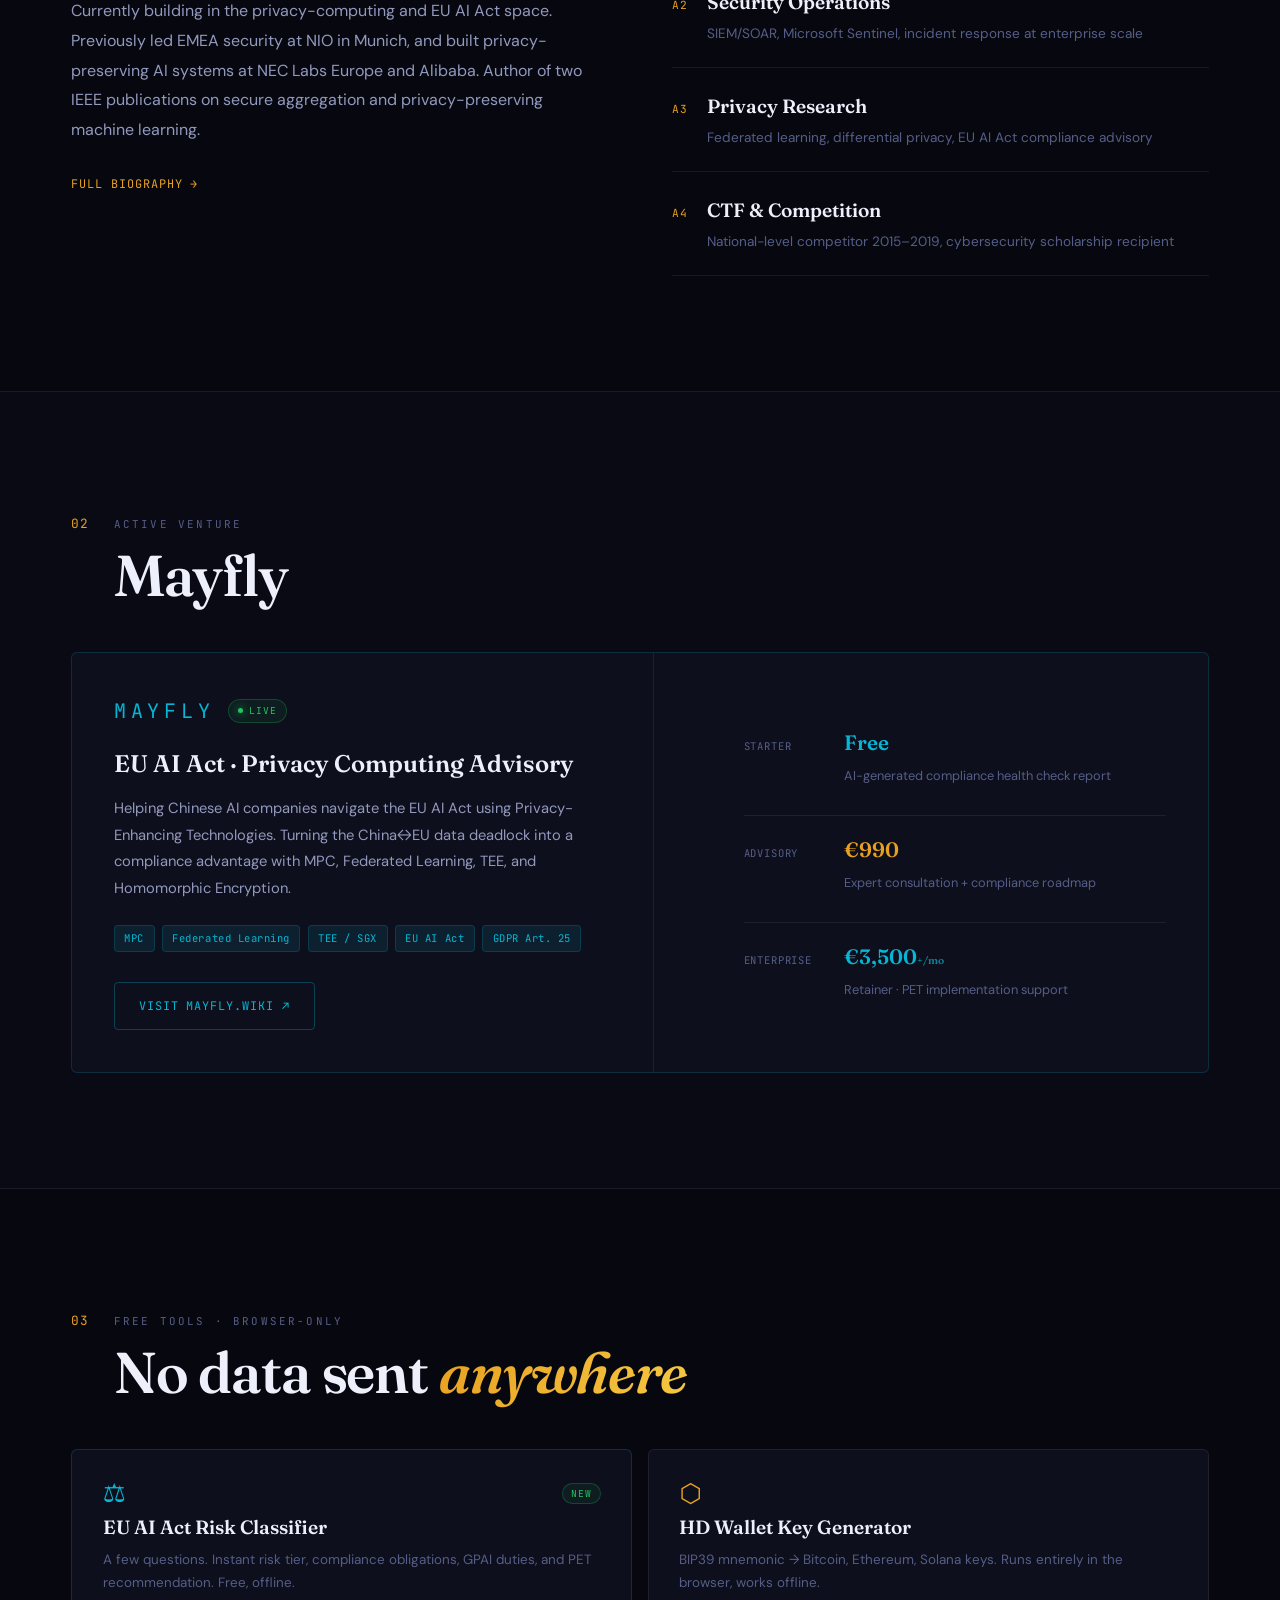
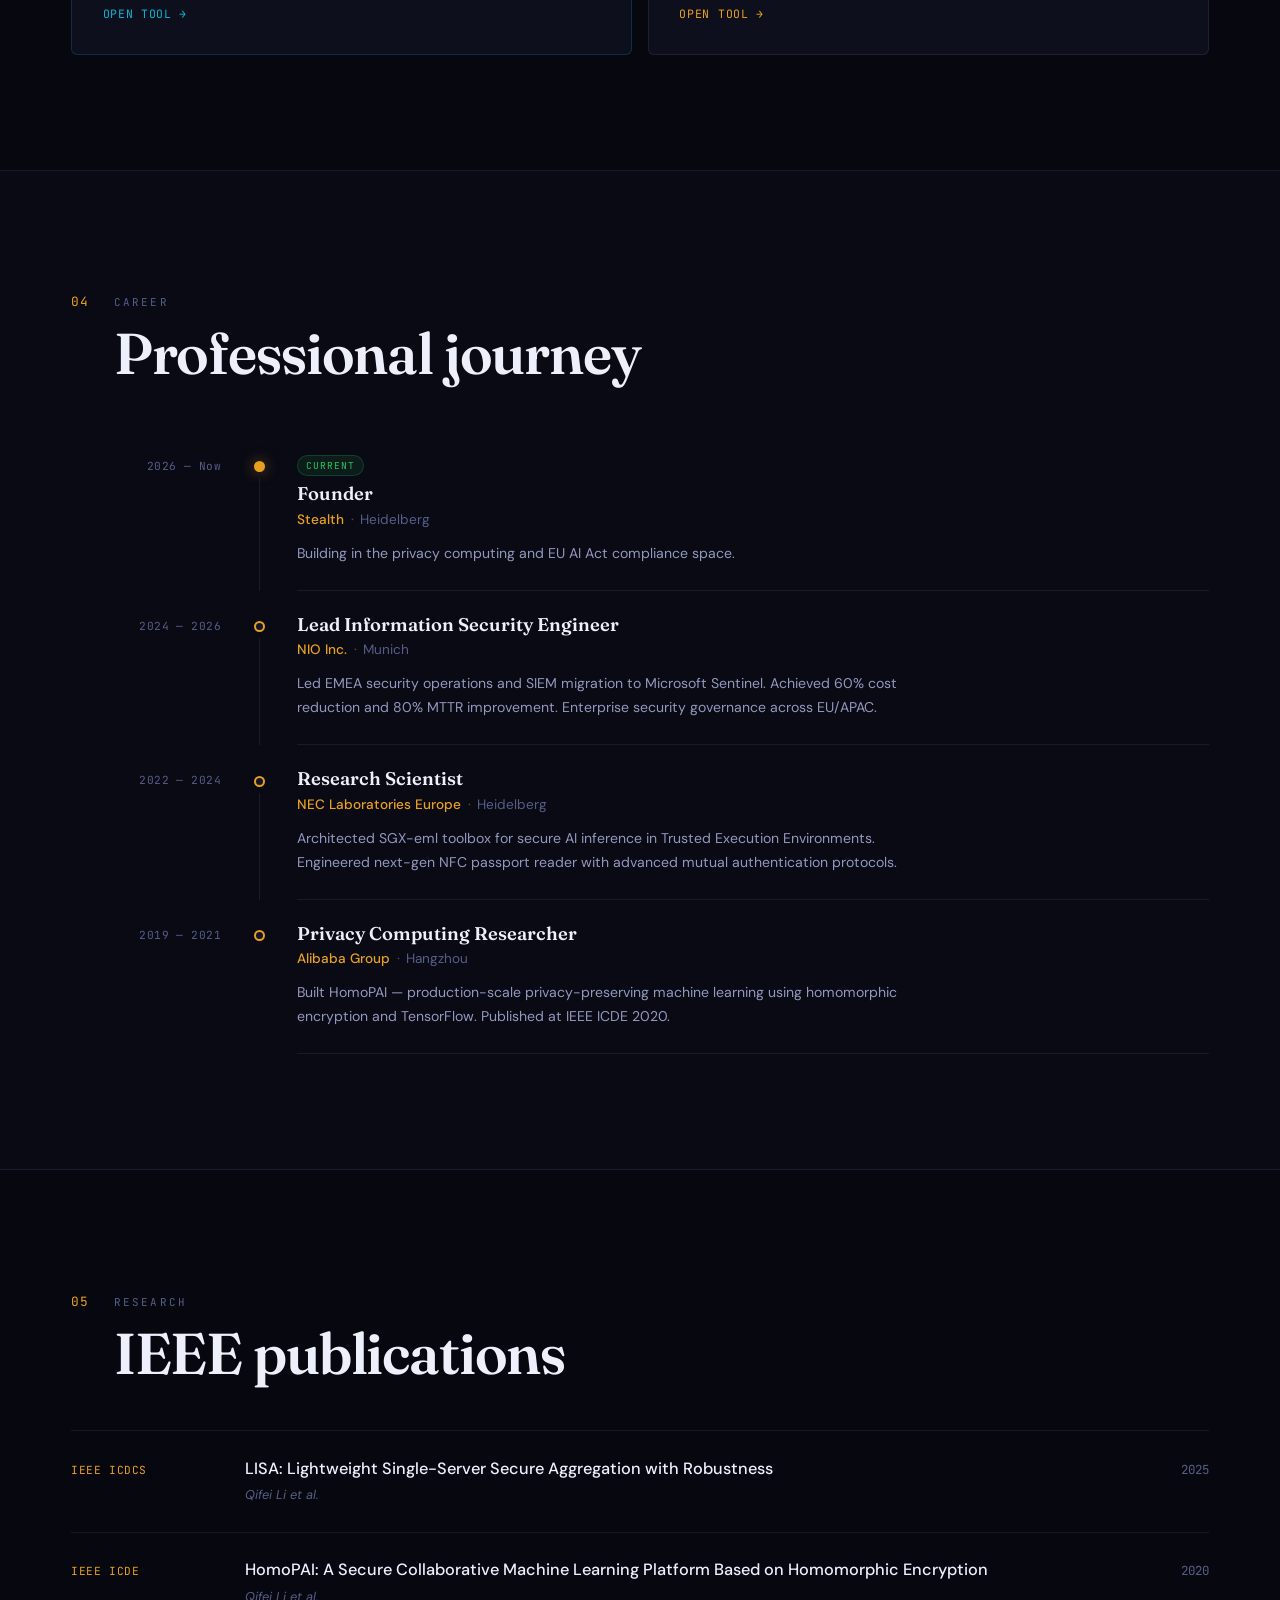
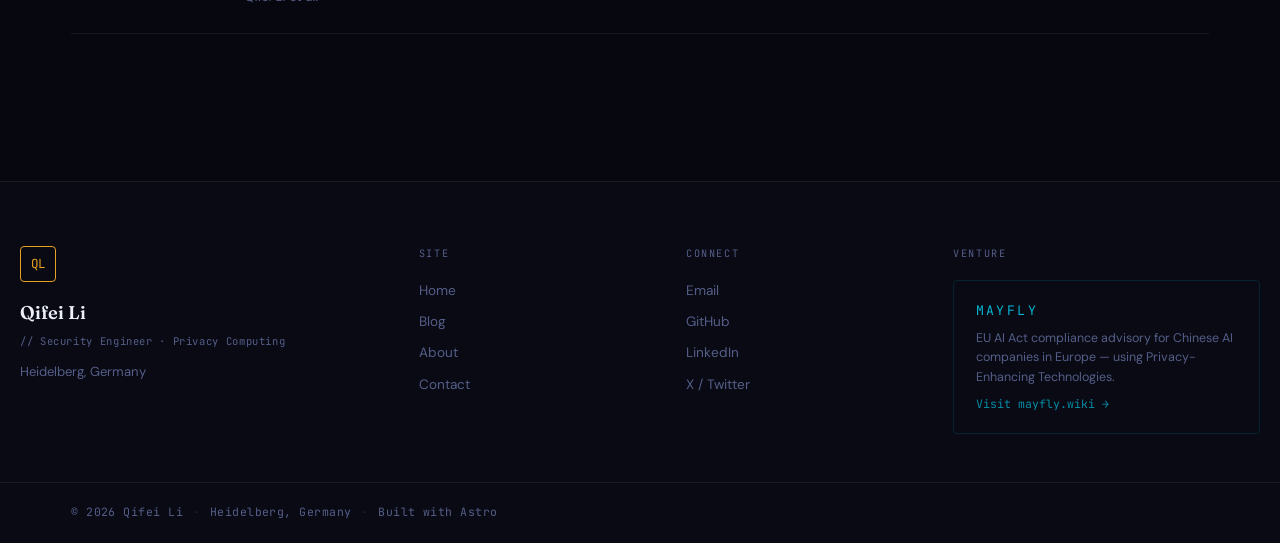
==== commit c81973f4: "Simplify experience dates to year-only ranges Co-Authored-By: Claude Opus 4.8 (1M context) <noreply@" ====
--- a/index.html
+++ b/index.html
@@ -381,22 +381,22 @@
       </div>
       <div class="tl">
         <div class="tl-item" data-reveal>
-          <div class="tl-date">May 2026 — Now</div>
+          <div class="tl-date">2026 — Now</div>
           <div class="tl-spine"><div class="tl-dot cur"></div><div class="tl-line"></div></div>
           <div class="tl-card"><div class="tl-meta"><span class="tl-badge">Current</span></div><h3 class="tl-title">Founder</h3><p class="tl-co">Stealth<span class="s">·</span><span class="loc">Heidelberg</span></p><p class="tl-desc">Building in the privacy computing and EU AI Act compliance space.</p></div>
         </div>
         <div class="tl-item" data-reveal data-delay="1">
-          <div class="tl-date">Oct 2024 — Mar 2026</div>
+          <div class="tl-date">2024 — 2026</div>
           <div class="tl-spine"><div class="tl-dot"></div><div class="tl-line"></div></div>
           <div class="tl-card"><h3 class="tl-title">Lead Information Security Engineer</h3><p class="tl-co">NIO Inc.<span class="s">·</span><span class="loc">Munich</span></p><p class="tl-desc">Led EMEA security operations and SIEM migration to Microsoft Sentinel. Achieved 60% cost reduction and 80% MTTR improvement. Enterprise security governance across EU/APAC.</p></div>
         </div>
         <div class="tl-item" data-reveal data-delay="2">
-          <div class="tl-date">Sep 2022 — Sep 2024</div>
+          <div class="tl-date">2022 — 2024</div>
           <div class="tl-spine"><div class="tl-dot"></div><div class="tl-line"></div></div>
           <div class="tl-card"><h3 class="tl-title">Research Scientist</h3><p class="tl-co">NEC Laboratories Europe<span class="s">·</span><span class="loc">Heidelberg</span></p><p class="tl-desc">Architected SGX-eml toolbox for secure AI inference in Trusted Execution Environments. Engineered next-gen NFC passport reader with advanced mutual authentication protocols.</p></div>
         </div>
         <div class="tl-item" data-reveal data-delay="3">
-          <div class="tl-date">Jul 2019 — May 2021</div>
+          <div class="tl-date">2019 — 2021</div>
           <div class="tl-spine"><div class="tl-dot"></div></div>
           <div class="tl-card"><h3 class="tl-title">Privacy Computing Researcher</h3><p class="tl-co">Alibaba Group<span class="s">·</span><span class="loc">Hangzhou</span></p><p class="tl-desc">Built HomoPAI — production-scale privacy-preserving machine learning using homomorphic encryption and TensorFlow. Published at IEEE ICDE 2020.</p></div>
         </div>
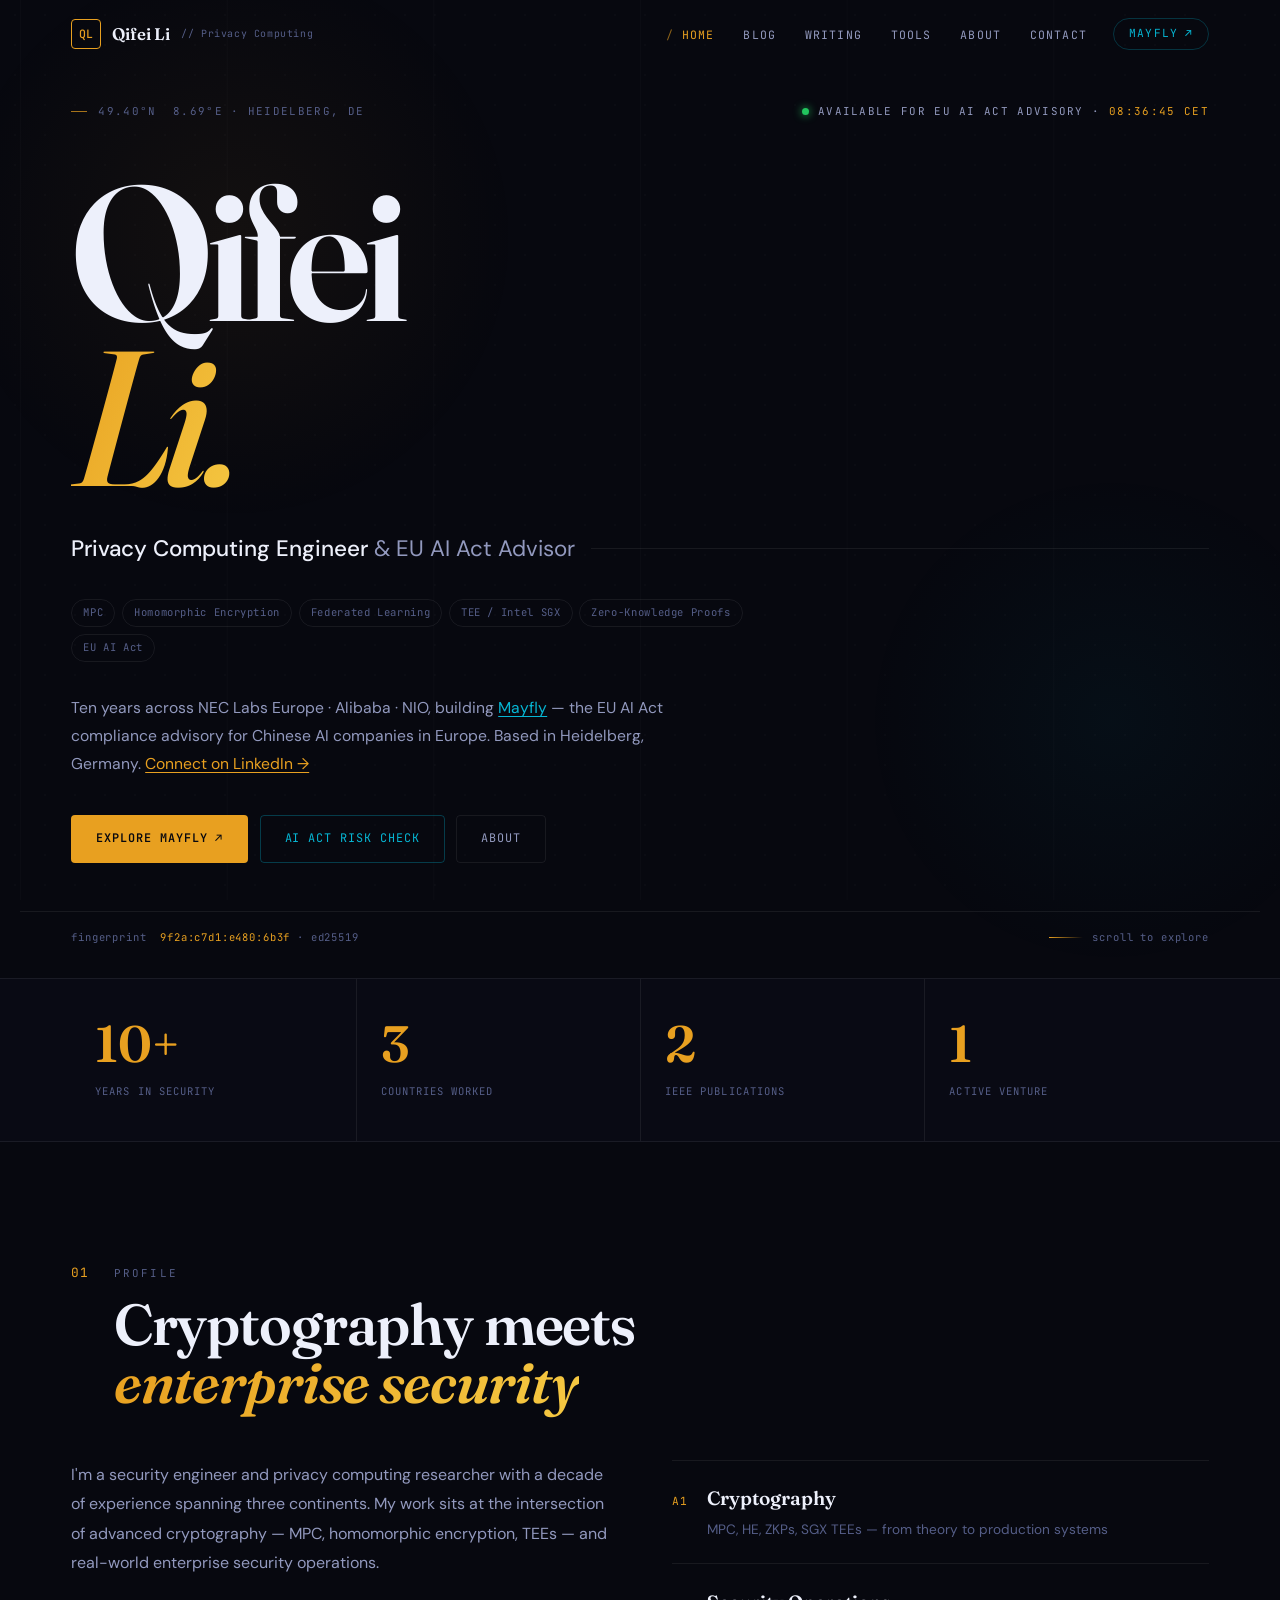
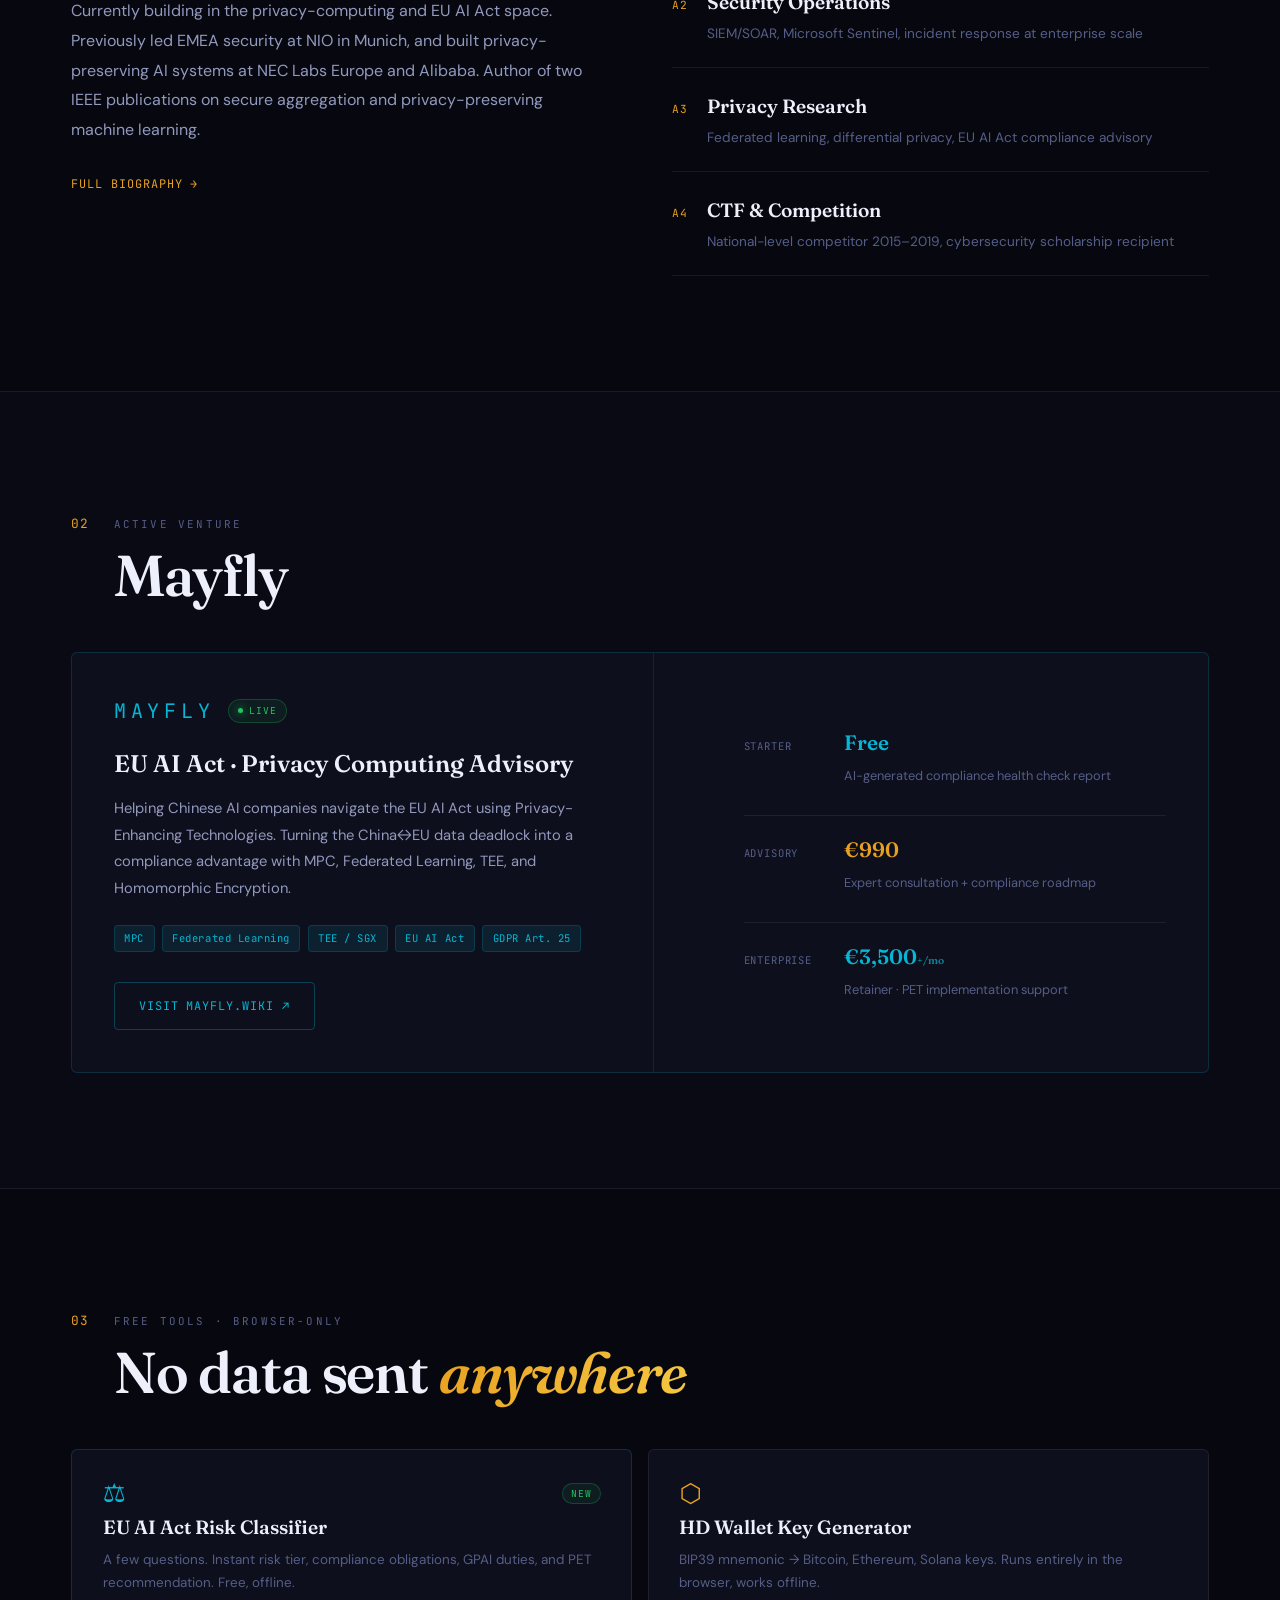
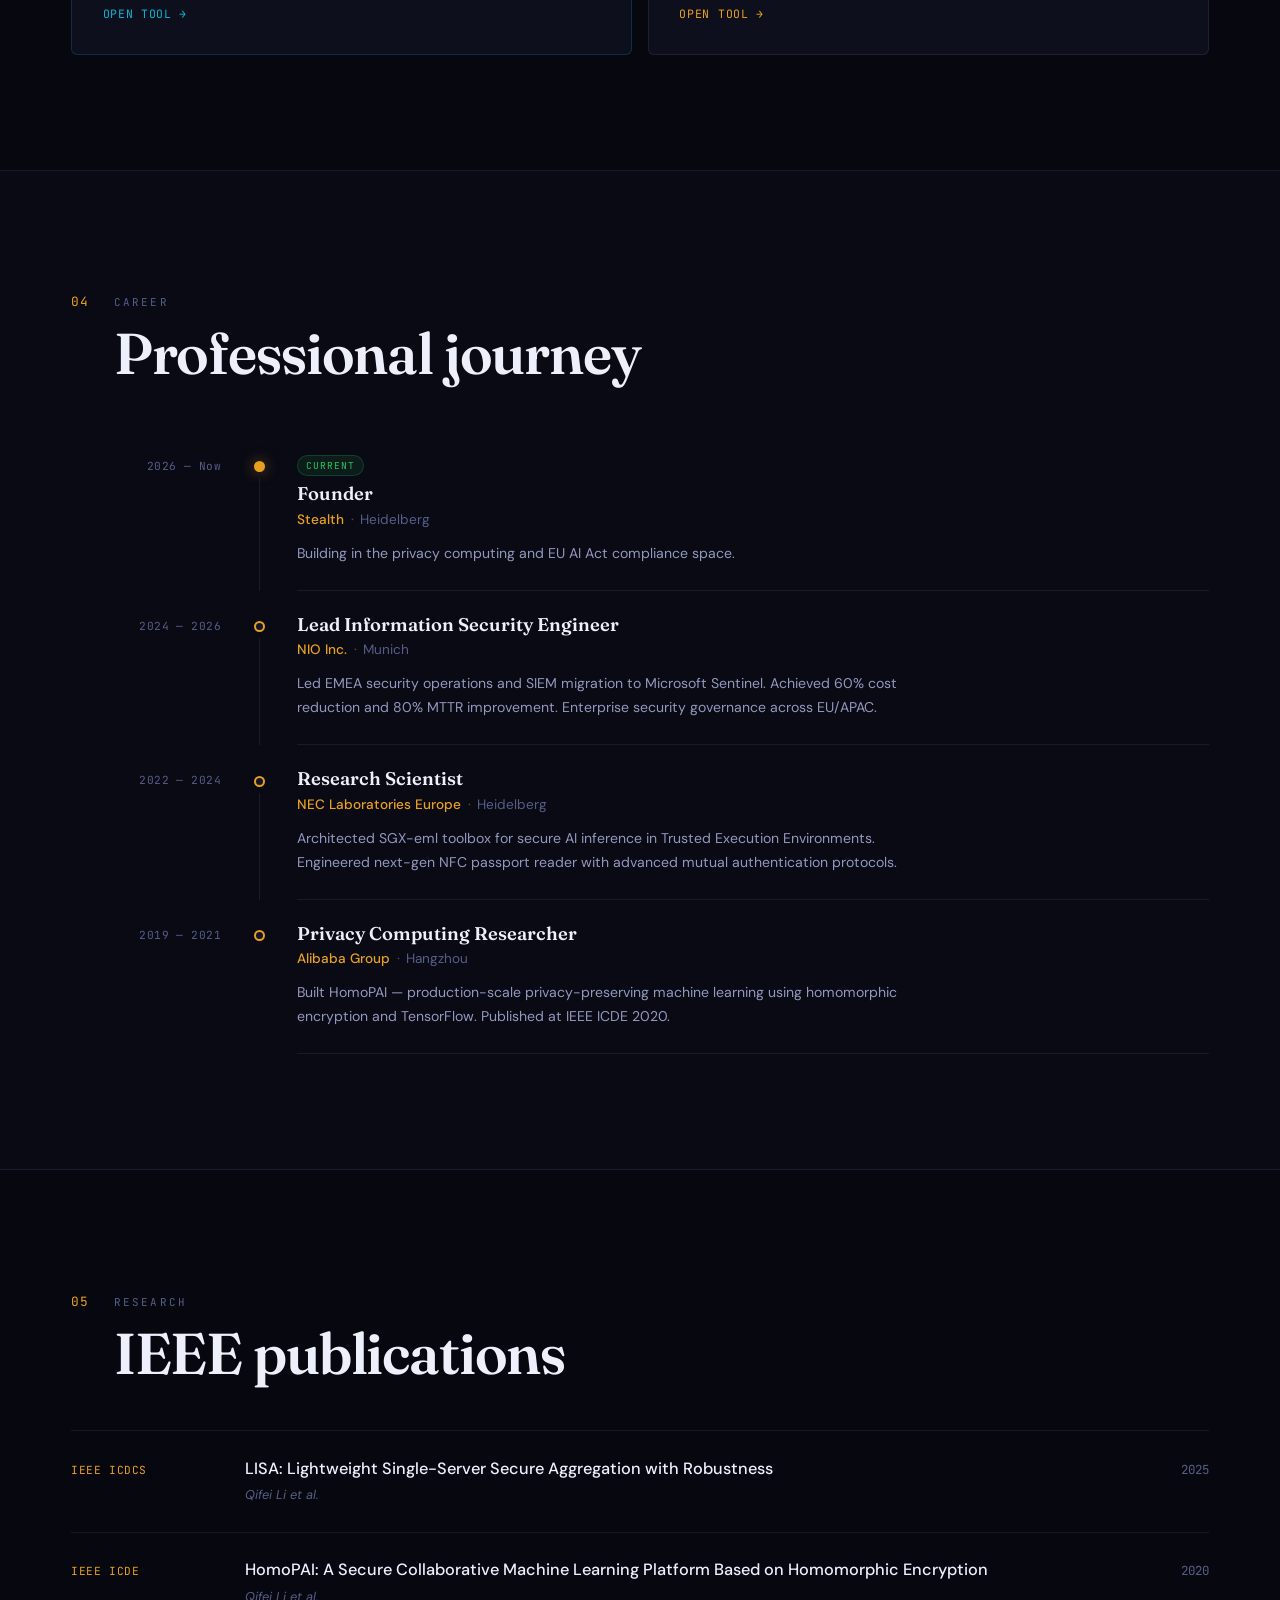
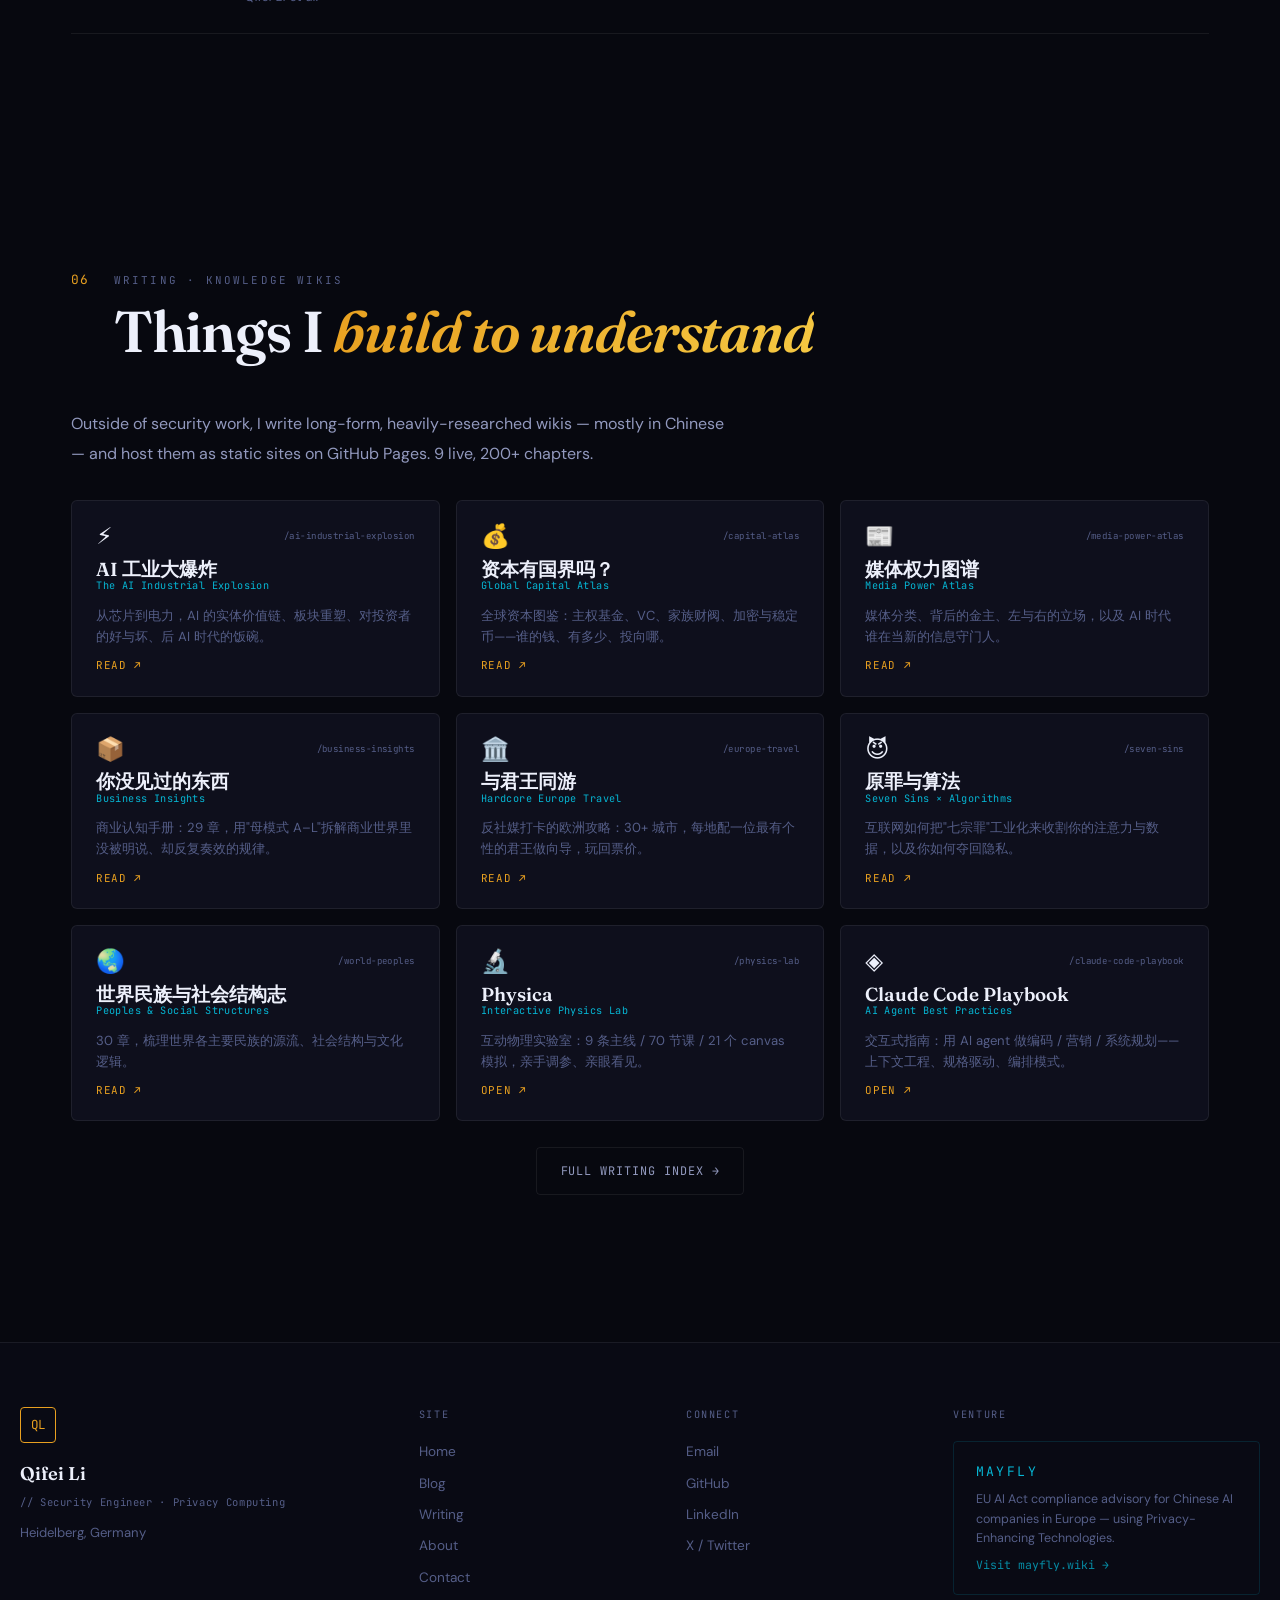
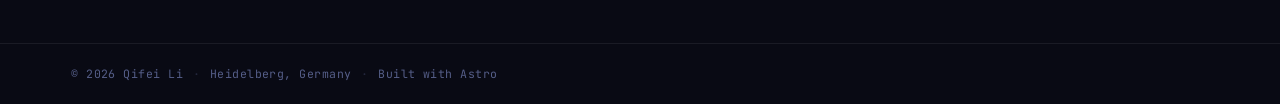
==== commit 8dd1118a: "Add Writing section linking all 9 hosted wikis - New writing.html: dedicated index of all GitHub Pag" ====
--- a/index.html
+++ b/index.html
@@ -183,6 +183,28 @@
     @media (max-width: 640px) { .pub { grid-template-columns: 1fr; gap: 0.4rem; } .pub-yr { display: none; } }
 
     @media (max-width: 820px) { .about-layout { grid-template-columns: 1fr; gap: 2.5rem; } }
+
+    /* ── Wikis ────────────────────────────────────────────── */
+    .wiki-grid { display: grid; grid-template-columns: repeat(3, 1fr); gap: 1rem; }
+    @media (max-width: 900px) { .wiki-grid { grid-template-columns: 1fr 1fr; } }
+    @media (max-width: 600px) { .wiki-grid { grid-template-columns: 1fr; } }
+    .wcard {
+      display: flex; flex-direction: column; gap: 0.65rem; padding: 1.5rem 1.5rem 1.3rem;
+      background: var(--surface); border: 1px solid var(--line); border-radius: var(--radius-lg);
+      transition: border-color 0.25s var(--ease-out), transform 0.25s var(--ease-out); position: relative; overflow: hidden;
+    }
+    .wcard::before { content: ''; position: absolute; left: 0; top: 0; bottom: 0; width: 2px; background: linear-gradient(180deg, var(--amber), transparent); opacity: 0; transition: opacity 0.25s; }
+    .wcard:hover { transform: translateY(-3px); border-color: rgba(232,160,32,0.32); }
+    .wcard:hover::before { opacity: 1; }
+    .wcard-top { display: flex; align-items: center; justify-content: space-between; gap: 0.5rem; }
+    .wcard-ico { font-size: 1.45rem; line-height: 1; }
+    .wcard-host { font-family: var(--font-mono); font-size: 0.57rem; letter-spacing: 0.05em; color: var(--text-3); }
+    .wcard-h { font-family: var(--font-display); font-size: 1.18rem; font-weight: 600; color: var(--text-1); line-height: 1.2; }
+    .wcard-en { font-family: var(--font-mono); font-size: 0.64rem; letter-spacing: 0.04em; color: var(--teal); margin-top: -0.2rem; }
+    .wcard-p { font-size: 0.82rem; color: var(--text-3); line-height: 1.6; flex: 1; }
+    .wcard-go { font-family: var(--font-mono); font-size: 0.68rem; letter-spacing: 0.06em; text-transform: uppercase; color: var(--amber); display: inline-flex; align-items: center; gap: 0.45rem; transition: gap 0.2s; }
+    .wcard:hover .wcard-go { gap: 0.75rem; }
+    .wiki-cta { display: flex; justify-content: center; margin-top: 1.6rem; }
   </style>
 </head>
 <body>
@@ -202,6 +224,7 @@
       <ul class="nav-links">
         <li><a href="index.html" class="nav-link active">Home</a></li>
         <li><a href="blog/index.html" class="nav-link">Blog</a></li>
+        <li><a href="writing.html" class="nav-link">Writing</a></li>
         <li><a href="tools.html" class="nav-link">Tools</a></li>
         <li><a href="about.html" class="nav-link">About</a></li>
         <li><a href="contact.html" class="nav-link">Contact</a></li>
@@ -212,6 +235,7 @@
     <div class="mobile-menu" id="mobileMenu">
       <a href="index.html" class="mobile-link">Home</a>
       <a href="blog/index.html" class="mobile-link">Blog</a>
+      <a href="writing.html" class="mobile-link">Writing</a>
       <a href="tools.html" class="mobile-link">Tools</a>
       <a href="about.html" class="mobile-link">About</a>
       <a href="contact.html" class="mobile-link">Contact</a>
@@ -429,6 +453,82 @@
     </div>
   </section>
 
+  <!-- WIKIS -->
+  <section class="section">
+    <div class="wrap">
+      <div class="section-top">
+        <span class="sec-index">06</span>
+        <div class="sec-headings">
+          <span class="sec-kicker">Writing · Knowledge Wikis</span>
+          <h2 class="sec-h2">Things I <em>build to understand</em></h2>
+        </div>
+      </div>
+      <p class="body-p" style="max-width:60ch;margin-bottom:2rem">
+        Outside of security work, I write long-form, heavily-researched wikis — mostly in Chinese — and host
+        them as static sites on GitHub Pages. <span style="color:var(--text-2)">9 live, 200+ chapters.</span>
+      </p>
+      <div class="wiki-grid">
+        <a class="wcard" href="https://7feilee.github.io/ai-industrial-explosion/" target="_blank" rel="noopener" data-reveal>
+          <div class="wcard-top"><span class="wcard-ico">⚡</span><span class="wcard-host">/ai-industrial-explosion</span></div>
+          <div><div class="wcard-h">AI 工业大爆炸</div><div class="wcard-en">The AI Industrial Explosion</div></div>
+          <p class="wcard-p">从芯片到电力，AI 的实体价值链、板块重塑、对投资者的好与坏、后 AI 时代的饭碗。</p>
+          <span class="wcard-go">Read ↗</span>
+        </a>
+        <a class="wcard" href="https://7feilee.github.io/capital-atlas/" target="_blank" rel="noopener" data-reveal data-delay="1">
+          <div class="wcard-top"><span class="wcard-ico">💰</span><span class="wcard-host">/capital-atlas</span></div>
+          <div><div class="wcard-h">资本有国界吗？</div><div class="wcard-en">Global Capital Atlas</div></div>
+          <p class="wcard-p">全球资本图鉴：主权基金、VC、家族财阀、加密与稳定币——谁的钱、有多少、投向哪。</p>
+          <span class="wcard-go">Read ↗</span>
+        </a>
+        <a class="wcard" href="https://7feilee.github.io/media-power-atlas/" target="_blank" rel="noopener" data-reveal data-delay="2">
+          <div class="wcard-top"><span class="wcard-ico">📰</span><span class="wcard-host">/media-power-atlas</span></div>
+          <div><div class="wcard-h">媒体权力图谱</div><div class="wcard-en">Media Power Atlas</div></div>
+          <p class="wcard-p">媒体分类、背后的金主、左与右的立场，以及 AI 时代谁在当新的信息守门人。</p>
+          <span class="wcard-go">Read ↗</span>
+        </a>
+        <a class="wcard" href="https://7feilee.github.io/business-insights/" target="_blank" rel="noopener" data-reveal>
+          <div class="wcard-top"><span class="wcard-ico">📦</span><span class="wcard-host">/business-insights</span></div>
+          <div><div class="wcard-h">你没见过的东西</div><div class="wcard-en">Business Insights</div></div>
+          <p class="wcard-p">商业认知手册：29 章，用"母模式 A–L"拆解商业世界里没被明说、却反复奏效的规律。</p>
+          <span class="wcard-go">Read ↗</span>
+        </a>
+        <a class="wcard" href="https://7feilee.github.io/europe-travel/" target="_blank" rel="noopener" data-reveal data-delay="1">
+          <div class="wcard-top"><span class="wcard-ico">🏛️</span><span class="wcard-host">/europe-travel</span></div>
+          <div><div class="wcard-h">与君王同游</div><div class="wcard-en">Hardcore Europe Travel</div></div>
+          <p class="wcard-p">反社媒打卡的欧洲攻略：30+ 城市，每地配一位最有个性的君王做向导，玩回票价。</p>
+          <span class="wcard-go">Read ↗</span>
+        </a>
+        <a class="wcard" href="https://7feilee.github.io/seven-sins/" target="_blank" rel="noopener" data-reveal data-delay="2">
+          <div class="wcard-top"><span class="wcard-ico">😈</span><span class="wcard-host">/seven-sins</span></div>
+          <div><div class="wcard-h">原罪与算法</div><div class="wcard-en">Seven Sins × Algorithms</div></div>
+          <p class="wcard-p">互联网如何把"七宗罪"工业化来收割你的注意力与数据，以及你如何夺回隐私。</p>
+          <span class="wcard-go">Read ↗</span>
+        </a>
+        <a class="wcard" href="https://7feilee.github.io/world-peoples/" target="_blank" rel="noopener" data-reveal>
+          <div class="wcard-top"><span class="wcard-ico">🌏</span><span class="wcard-host">/world-peoples</span></div>
+          <div><div class="wcard-h">世界民族与社会结构志</div><div class="wcard-en">Peoples &amp; Social Structures</div></div>
+          <p class="wcard-p">30 章，梳理世界各主要民族的源流、社会结构与文化逻辑。</p>
+          <span class="wcard-go">Read ↗</span>
+        </a>
+        <a class="wcard" href="https://7feilee.github.io/physics-lab/" target="_blank" rel="noopener" data-reveal data-delay="1">
+          <div class="wcard-top"><span class="wcard-ico">🔬</span><span class="wcard-host">/physics-lab</span></div>
+          <div><div class="wcard-h">Physica</div><div class="wcard-en">Interactive Physics Lab</div></div>
+          <p class="wcard-p">互动物理实验室：9 条主线 / 70 节课 / 21 个 canvas 模拟，亲手调参、亲眼看见。</p>
+          <span class="wcard-go">Open ↗</span>
+        </a>
+        <a class="wcard" href="https://7feilee.github.io/claude-code-playbook/" target="_blank" rel="noopener" data-reveal data-delay="2">
+          <div class="wcard-top"><span class="wcard-ico">◈</span><span class="wcard-host">/claude-code-playbook</span></div>
+          <div><div class="wcard-h">Claude Code Playbook</div><div class="wcard-en">AI Agent Best Practices</div></div>
+          <p class="wcard-p">交互式指南：用 AI agent 做编码 / 营销 / 系统规划——上下文工程、规格驱动、编排模式。</p>
+          <span class="wcard-go">Open ↗</span>
+        </a>
+      </div>
+      <div class="wiki-cta">
+        <a href="writing.html" class="btn btn-ghost">Full writing index →</a>
+      </div>
+    </div>
+  </section>
+
   <!-- FOOTER -->
   <footer class="footer">
     <div class="wrap footer-grid">
@@ -443,6 +543,7 @@
         <nav class="f-nav">
           <a href="index.html" class="f-link">Home</a>
           <a href="blog/index.html" class="f-link">Blog</a>
+          <a href="writing.html" class="f-link">Writing</a>
           <a href="about.html" class="f-link">About</a>
           <a href="contact.html" class="f-link">Contact</a>
         </nav>
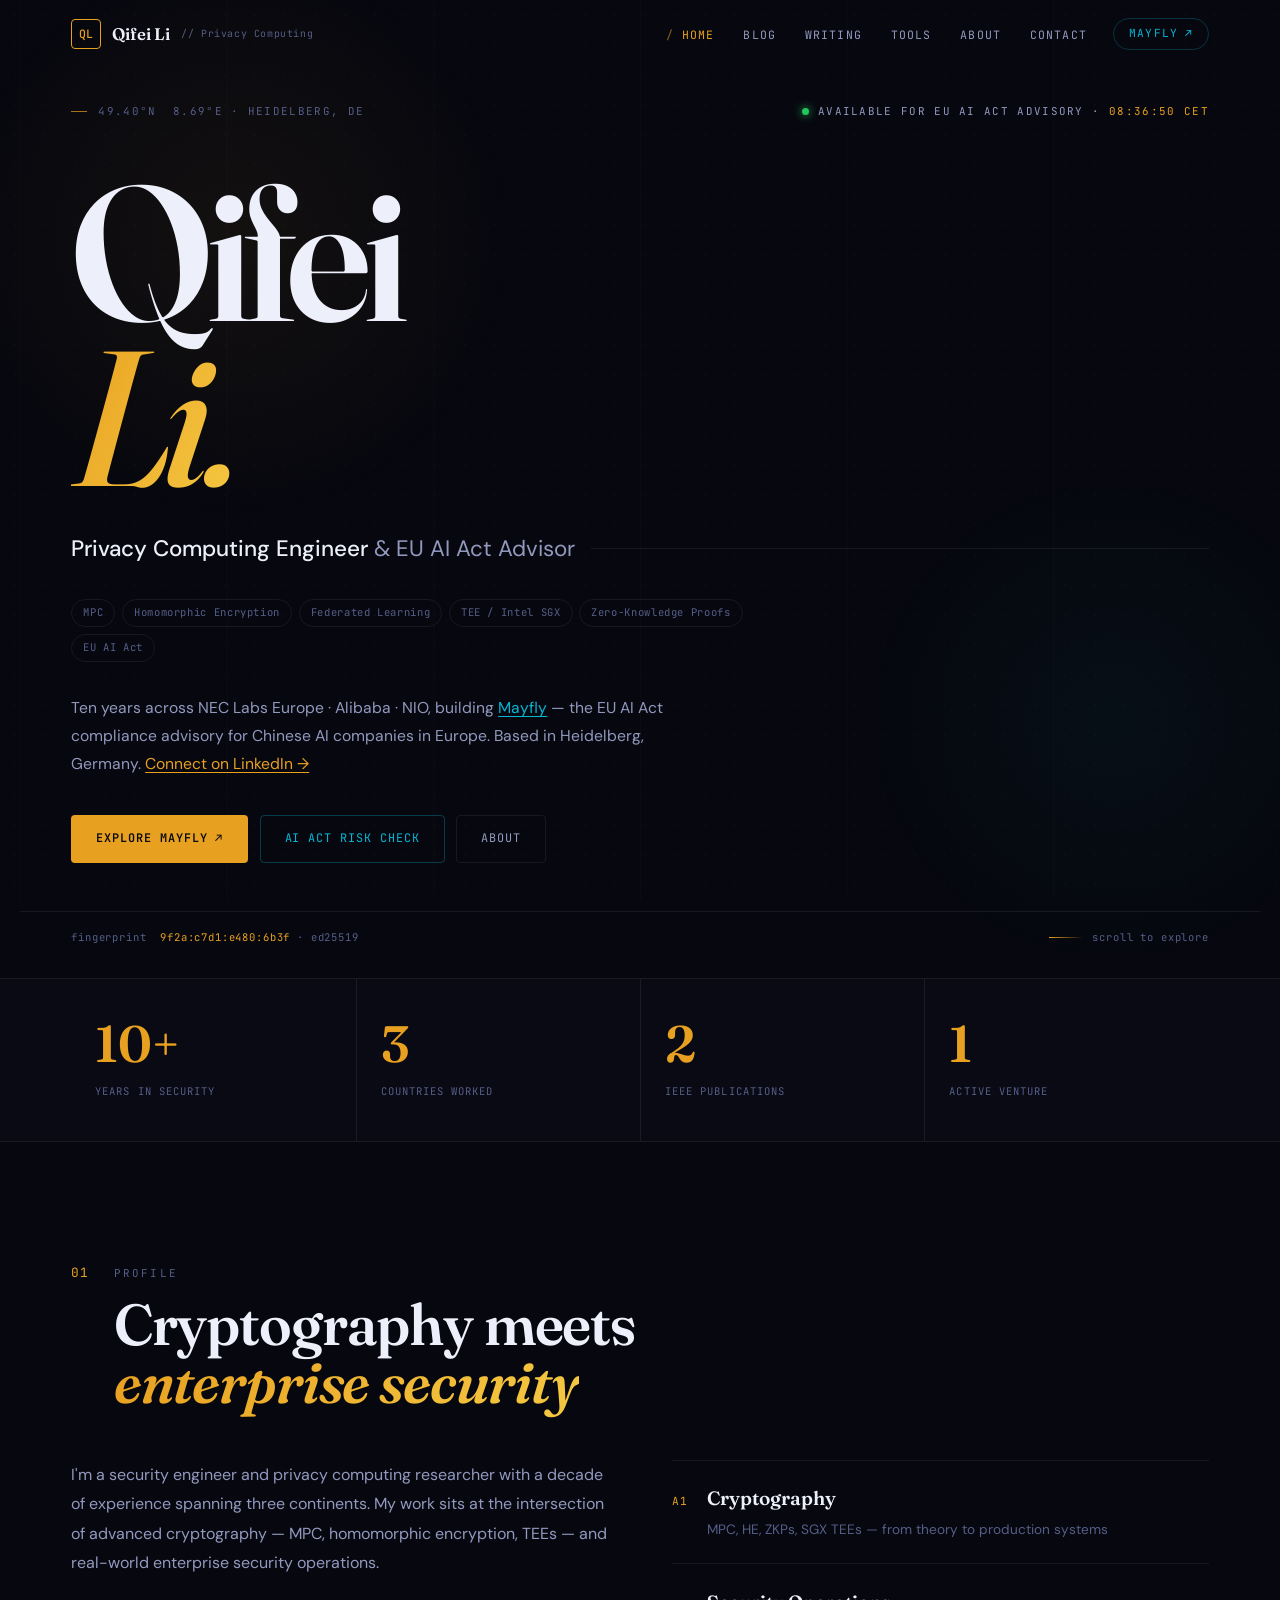
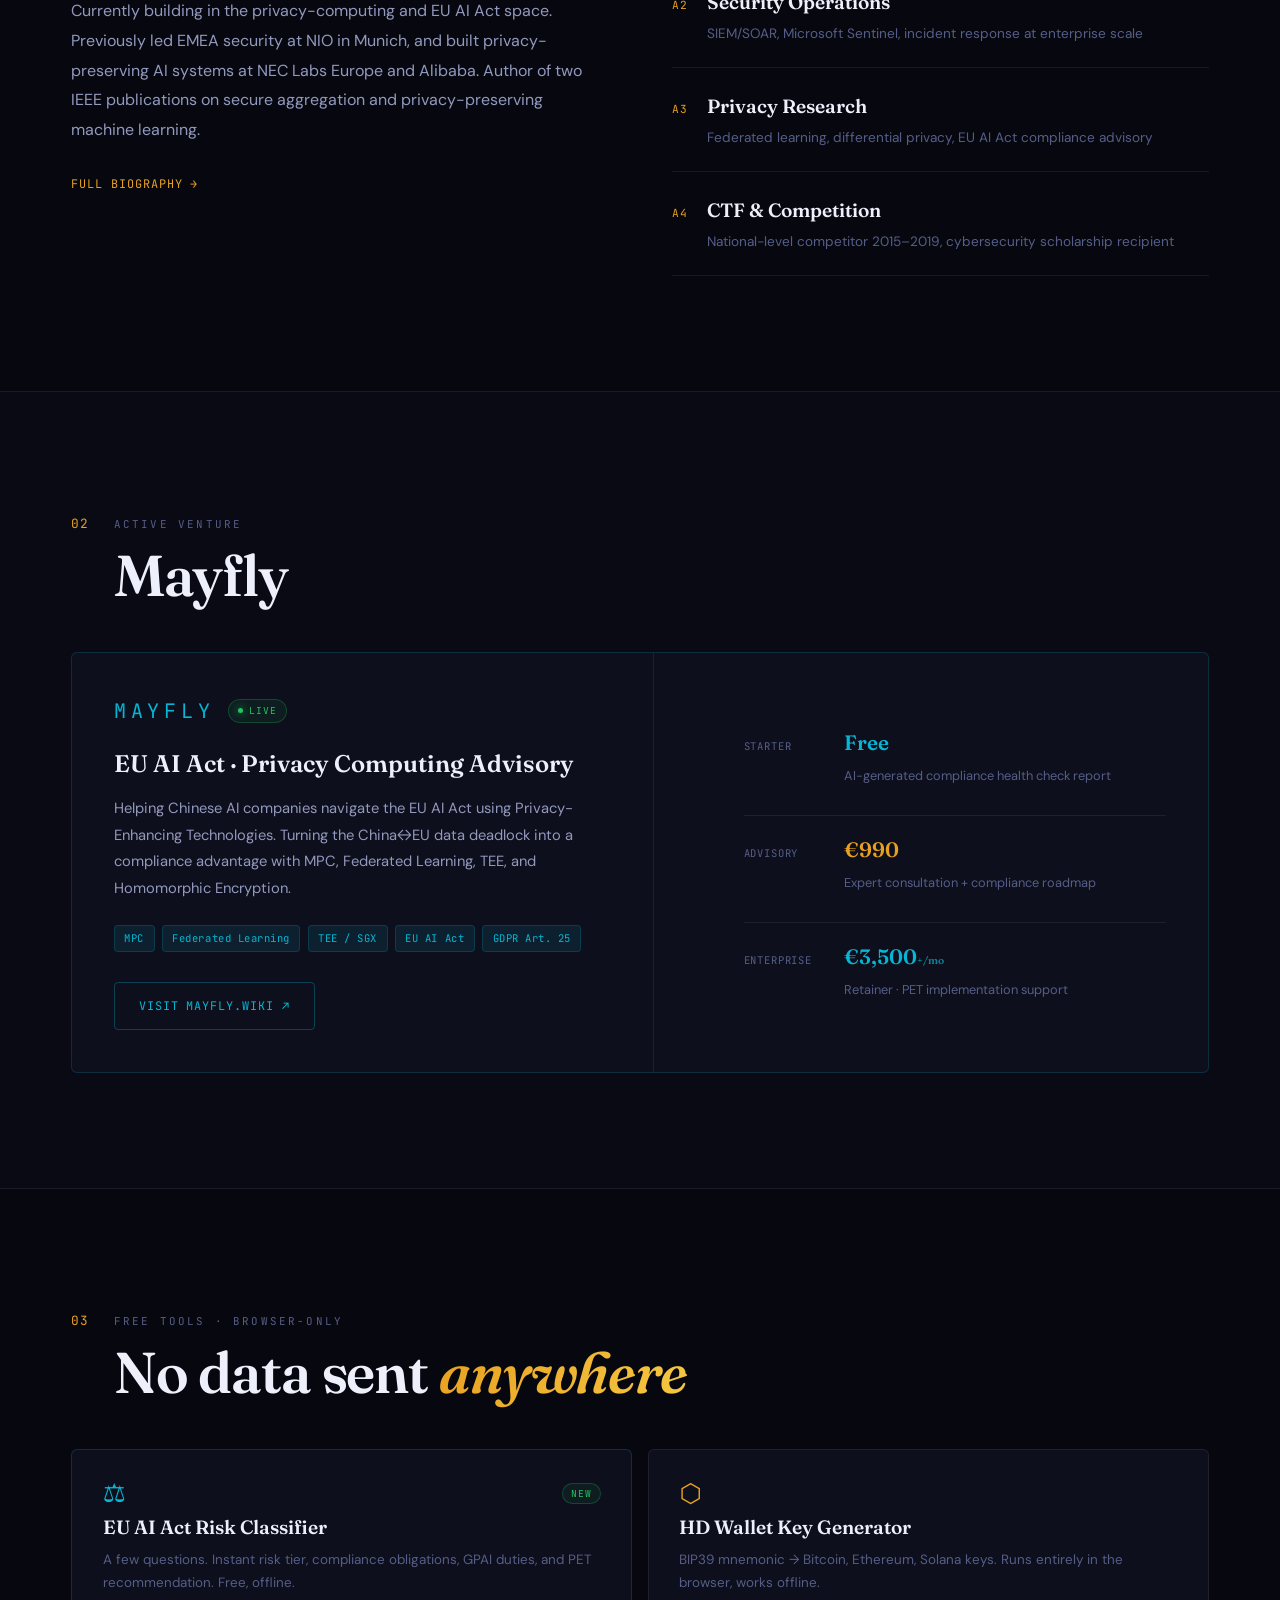
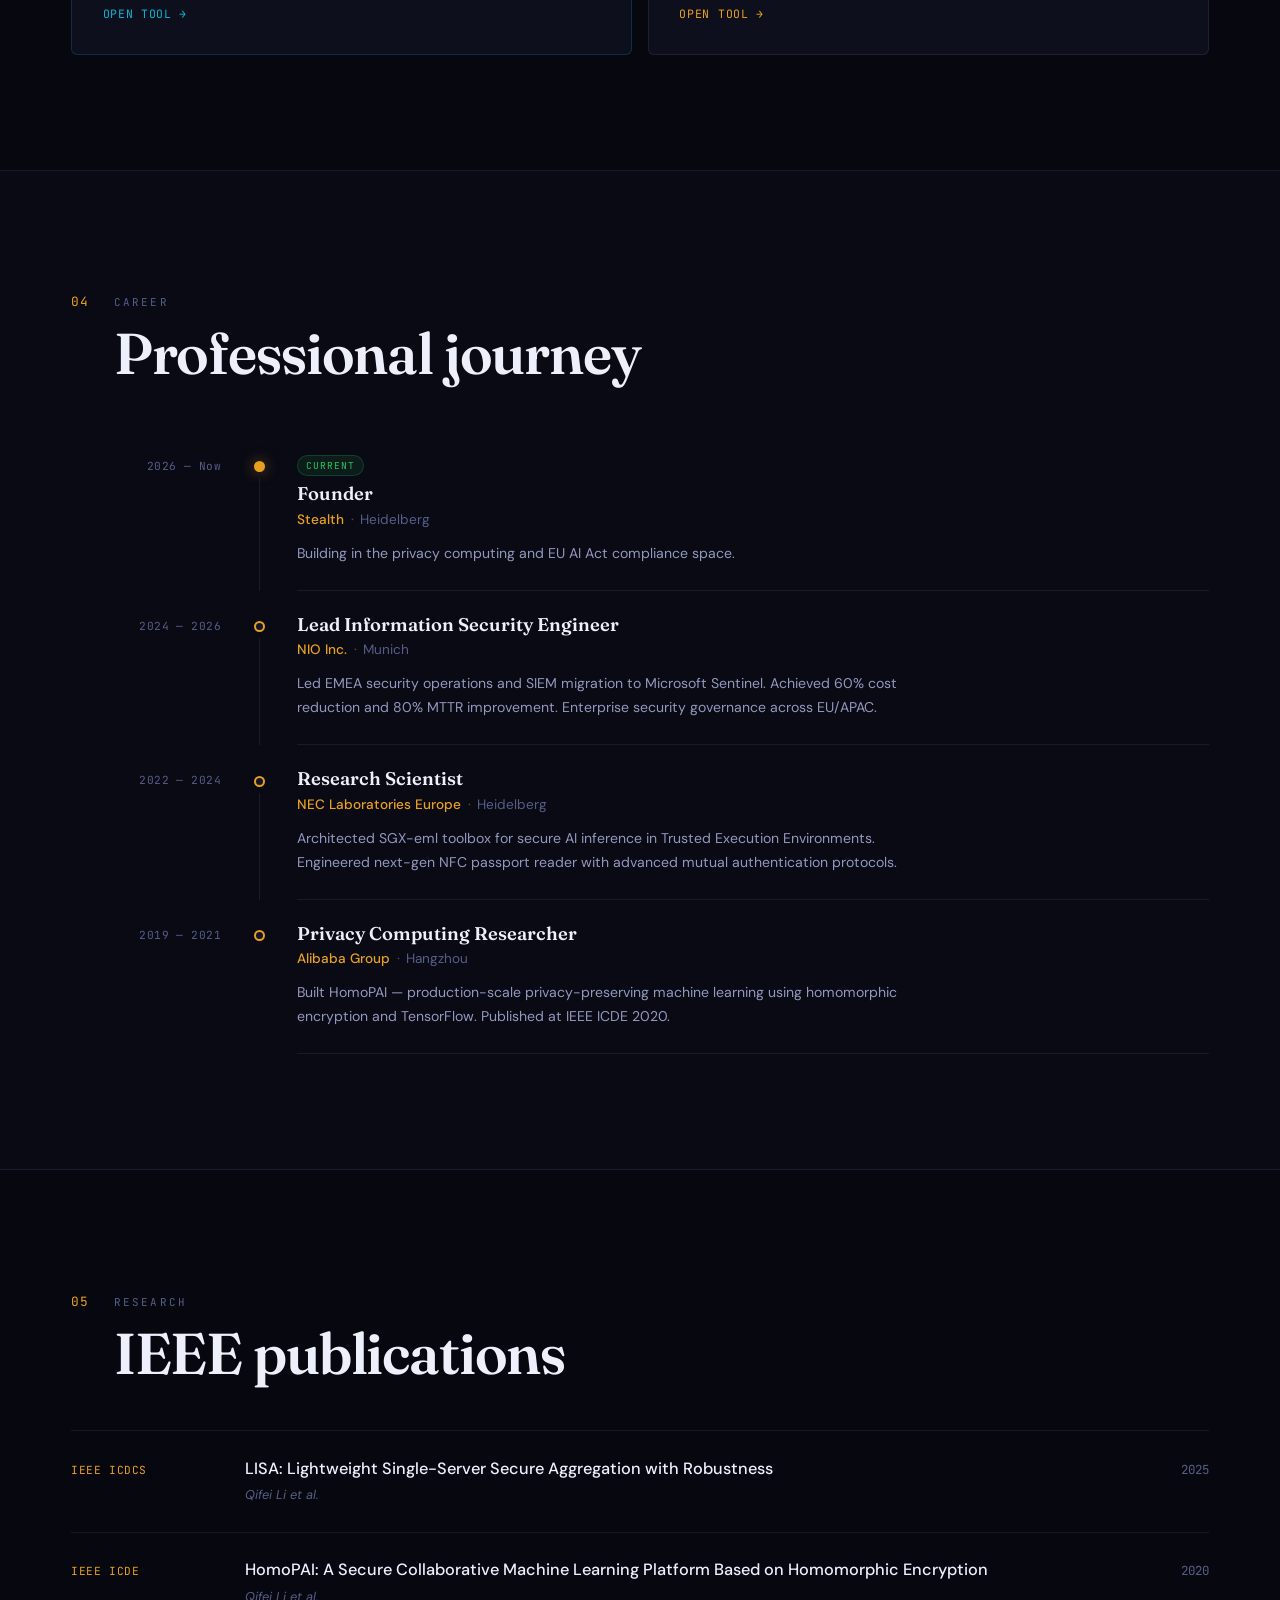
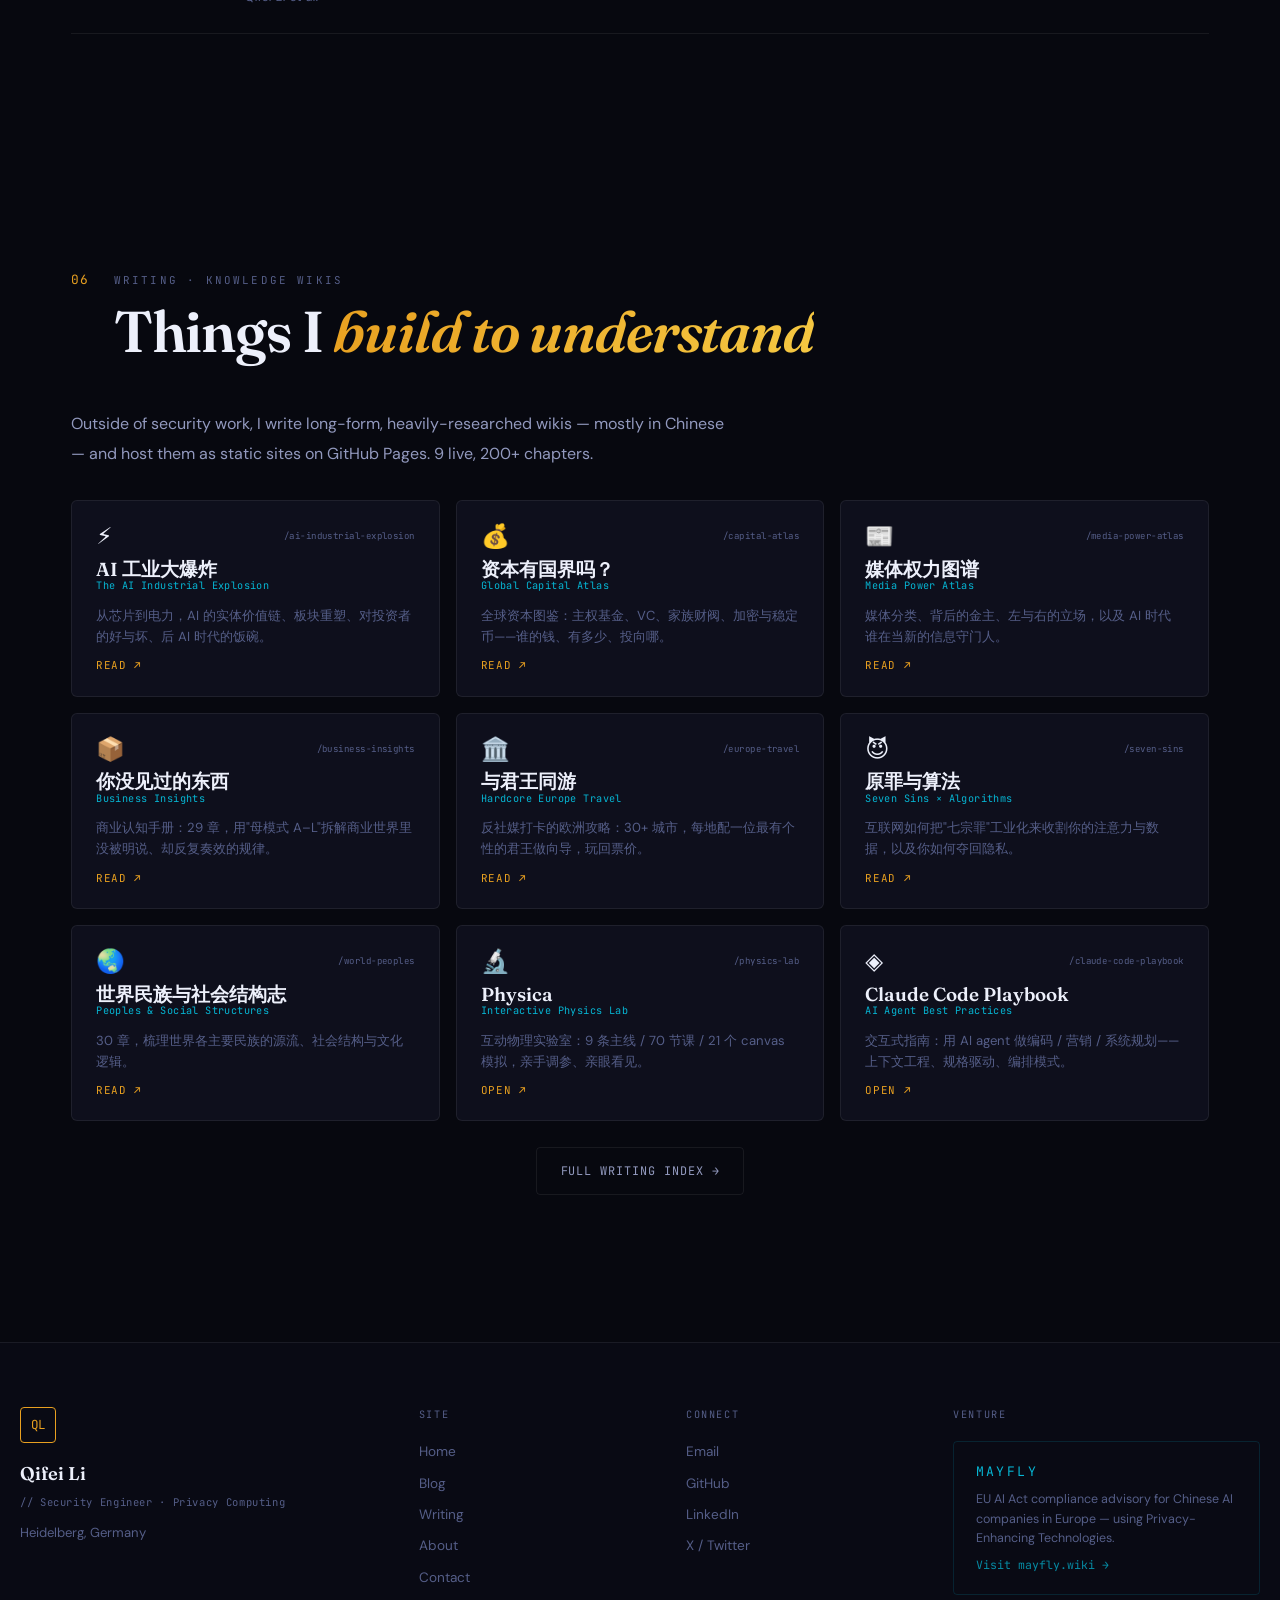
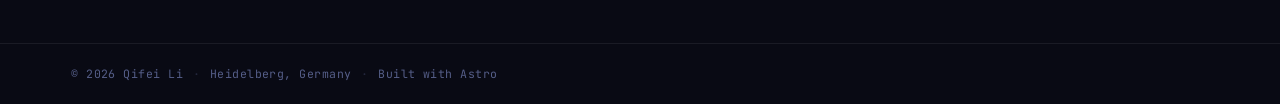
==== commit 1abdc88e: "Update LinkedIn URL to linkedin.com/in/flodyli site-wide - Replace all hrefs (hero bio, contact, foo" ====
--- a/index.html
+++ b/index.html
@@ -270,7 +270,7 @@
         Ten years across <span style="color:var(--text-2)">NEC Labs Europe · Alibaba · NIO</span>, building
         <a href="https://mayfly.wiki" target="_blank" rel="noopener noreferrer" class="bio-link">Mayfly</a> —
         the EU AI Act compliance advisory for Chinese AI companies in Europe.
-        Based in Heidelberg, Germany. <a href="https://www.linkedin.com/in/qifei-li-99860112a/" target="_blank" rel="noopener noreferrer" class="bio-link amber">Connect on LinkedIn →</a>
+        Based in Heidelberg, Germany. <a href="https://www.linkedin.com/in/flodyli" target="_blank" rel="noopener noreferrer" class="bio-link amber">Connect on LinkedIn →</a>
       </p>
       <div class="hero-actions">
         <a href="https://mayfly.wiki" target="_blank" rel="noopener noreferrer" class="btn btn-amber">Explore Mayfly ↗</a>
@@ -553,7 +553,7 @@
         <nav class="f-nav">
           <a href="mailto:hello@mayfly.wiki" class="f-link">Email</a>
           <a href="https://github.com/7feilee" target="_blank" rel="noopener noreferrer" class="f-link">GitHub</a>
-          <a href="https://www.linkedin.com/in/qifei-li-99860112a/" target="_blank" rel="noopener noreferrer" class="f-link">LinkedIn</a>
+          <a href="https://www.linkedin.com/in/flodyli" target="_blank" rel="noopener noreferrer" class="f-link">LinkedIn</a>
           <a href="https://x.com/7feilee" target="_blank" rel="noopener noreferrer" class="f-link">X / Twitter</a>
         </nav>
       </div>
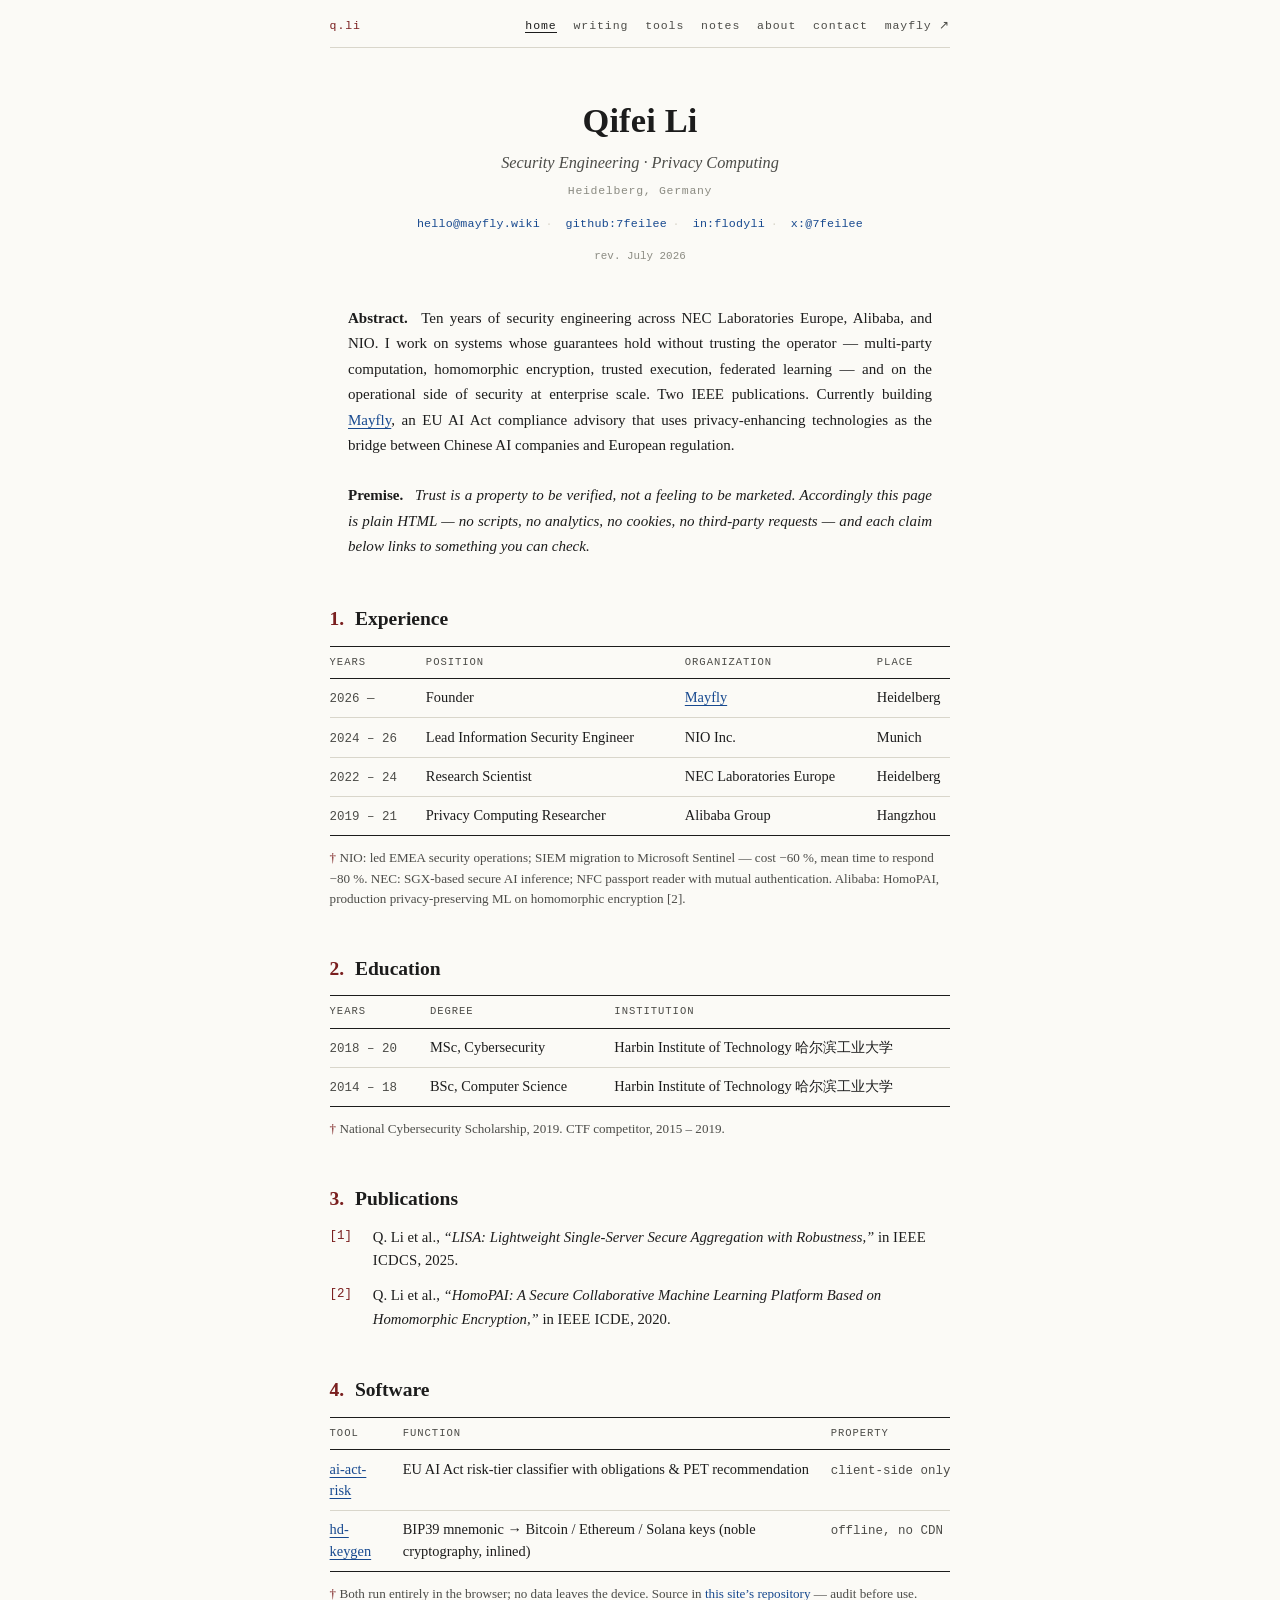
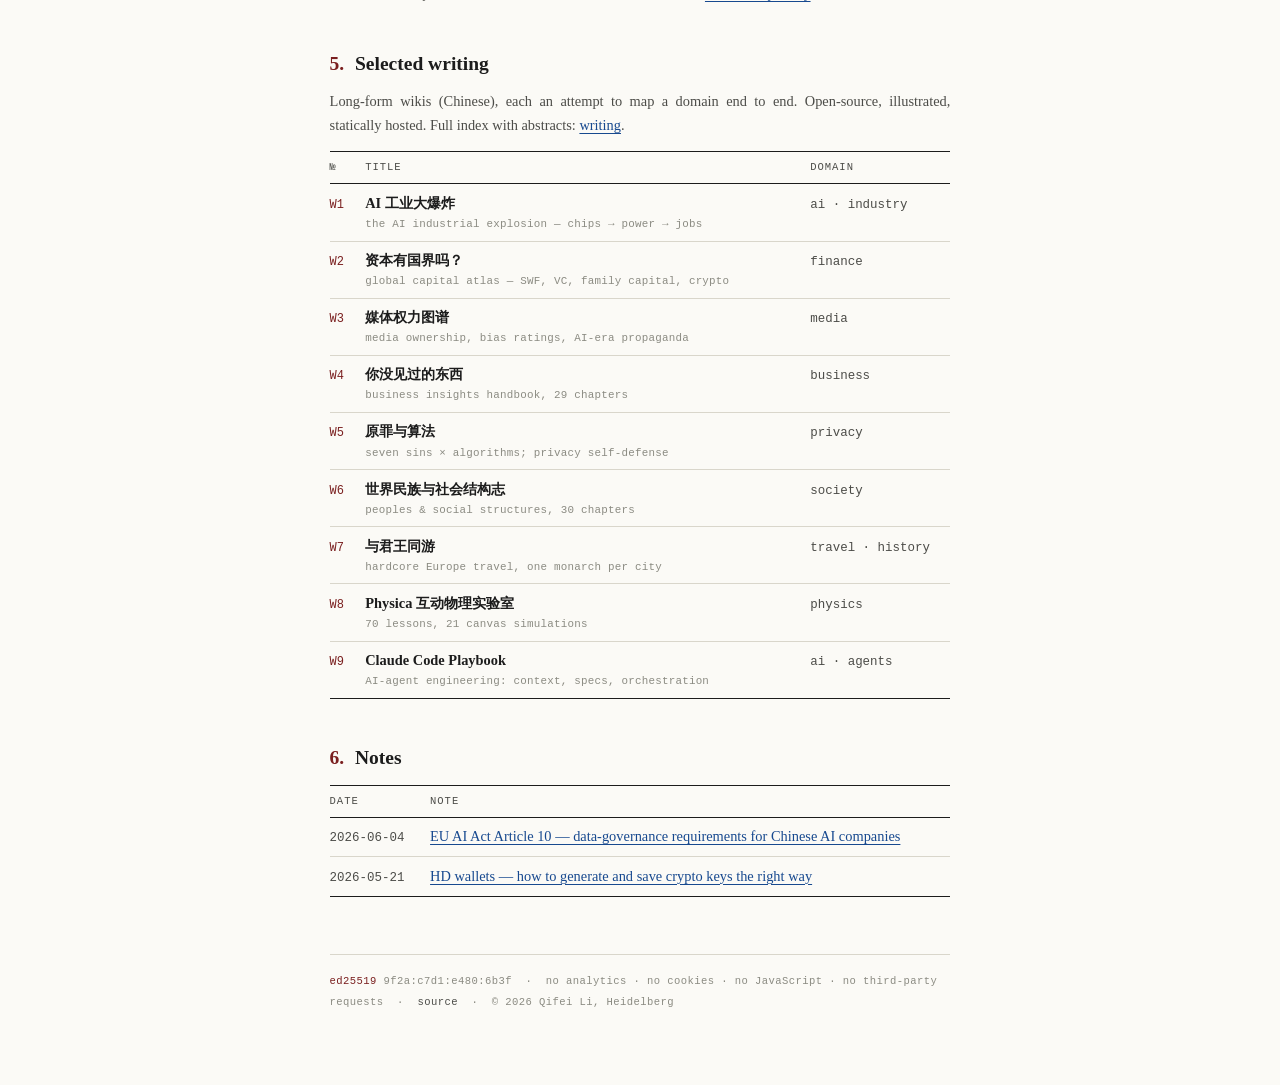
==== commit 01e397d4: "Rearchitect site as a paper: concise, math-like, verifiable - New design system (paper.css): journal" ====
--- a/index.html
+++ b/index.html
@@ -3,578 +3,155 @@
 <head>
   <meta charset="UTF-8" />
   <meta name="viewport" content="width=device-width, initial-scale=1.0" />
-  <title>Qifei Li — Security Engineer &amp; Privacy Computing Researcher</title>
-  <meta name="description" content="Privacy Computing Engineer & EU AI Act Advisor — Qifei Li. NEC Labs Europe, Alibaba, NIO. Heidelberg, Germany." />
-  <link rel="preconnect" href="https://fonts.googleapis.com" />
-  <link rel="preconnect" href="https://fonts.gstatic.com" crossorigin />
-  <link href="https://fonts.googleapis.com/css2?family=Fraunces:ital,opsz,wght@0,9..144,400;0,9..144,500;0,9..144,600;0,9..144,700;1,9..144,400;1,9..144,500;1,9..144,600&family=DM+Sans:ital,opsz,wght@0,9..40,300;0,9..40,400;0,9..40,500;1,9..40,400&family=JetBrains+Mono:wght@400;500&display=swap" rel="stylesheet" />
+  <title>Qifei Li — Security Engineering · Privacy Computing</title>
+  <meta name="description" content="Qifei Li — security engineer and privacy-computing researcher. NEC Labs Europe, Alibaba, NIO. MPC, homomorphic encryption, TEE, federated learning. Heidelberg, Germany." />
   <link rel="icon" type="image/svg+xml" href="favicon.svg" />
-  <link rel="stylesheet" href="site.css" />
-  <style>
-    /* ── HERO ─────────────────────────────────────────────── */
-    .hero { position: relative; z-index: 1; min-height: 100svh; display: flex; flex-direction: column; }
-
-    /* top status rail */
-    .hero-rail {
-      display: flex; align-items: center; justify-content: space-between;
-      gap: 1rem; flex-wrap: wrap;
-      padding-top: calc(var(--nav-h) + 2.2rem);
-      font-family: var(--font-mono); font-size: 0.68rem; letter-spacing: 0.12em;
-      text-transform: uppercase; color: var(--text-3);
-    }
-    .hero-rail .r-coord { display: inline-flex; align-items: center; gap: 0.7rem; }
-    .hero-rail .r-coord::before { content: ''; width: 16px; height: 1px; background: var(--amber); opacity: 0.7; }
-    .hero-rail .avail { display: inline-flex; align-items: center; gap: 0.55rem; color: var(--text-2); }
-    .pulse-dot { width: 7px; height: 7px; border-radius: 50%; background: var(--green); box-shadow: 0 0 8px var(--green); animation: pulse 2.2s ease-in-out infinite; }
-    @keyframes pulse { 0%,100% { opacity: 1; } 50% { opacity: 0.35; } }
-    #clock { color: var(--amber); }
-
-    .hero-mid { flex: 1; display: flex; flex-direction: column; justify-content: center; padding-top: 3rem; padding-bottom: 3rem; }
-
-    .hero-name {
-      font-family: var(--font-display);
-      font-size: clamp(4rem, 15vw, 13rem);
-      font-weight: 600;
-      letter-spacing: -0.045em;
-      line-height: 0.86;
-      color: var(--text-1);
-      margin: 0;
-    }
-    .hero-name .ln2 { display: block; }
-    .hero-name em {
-      font-style: italic; font-weight: 500;
-      background: linear-gradient(115deg, var(--amber), var(--amber-2));
-      -webkit-background-clip: text; background-clip: text; -webkit-text-fill-color: transparent;
-    }
-
-    .hero-role {
-      display: flex; align-items: center; gap: 1rem; flex-wrap: wrap;
-      margin-top: 2rem; margin-bottom: 2rem;
-    }
-    .hero-role .role-txt {
-      font-family: var(--font-body); font-size: clamp(1rem, 2vw, 1.4rem);
-      font-weight: 400; color: var(--text-2);
-    }
-    .hero-role .role-txt b { color: var(--text-1); font-weight: 500; }
-    .hero-role .role-line { flex: 1; min-width: 40px; height: 1px; background: var(--line); }
-
-    .hero-stack { display: flex; flex-wrap: wrap; gap: 0.4rem; margin-bottom: 2rem; max-width: 720px; }
-    .stack-chip {
-      font-family: var(--font-mono); font-size: 0.66rem; letter-spacing: 0.06em; white-space: nowrap;
-      color: var(--text-3); border: 1px solid var(--line); padding: 0.3rem 0.7rem; border-radius: 20px;
-      transition: color 0.2s, border-color 0.2s;
-    }
-    .stack-chip:hover { color: var(--amber); border-color: rgba(232,160,32,0.3); }
-
-    .hero-bio {
-      font-size: 0.98rem; color: var(--text-2); max-width: 56ch; line-height: 1.8; margin-bottom: 2.25rem;
-    }
-    .bio-link { color: var(--teal); text-decoration: underline; text-underline-offset: 3px; transition: opacity 0.2s; }
-    .bio-link:hover { opacity: 0.7; }
-    .bio-link.amber { color: var(--amber); }
-
-    .hero-actions { display: flex; align-items: center; gap: 0.7rem; flex-wrap: wrap; }
-
-    /* bottom signature rail */
-    .hero-foot {
-      display: flex; align-items: center; justify-content: space-between; gap: 1rem; flex-wrap: wrap;
-      padding-bottom: 2rem;
-      font-family: var(--font-mono); font-size: 0.66rem; letter-spacing: 0.08em; color: var(--text-3);
-      border-top: 1px solid var(--line); padding-top: 1.1rem;
-    }
-    .hero-foot .fp { color: var(--text-3); }
-    .hero-foot .fp b { color: var(--amber); font-weight: 400; }
-    .scroll-cue { display: inline-flex; align-items: center; gap: 0.6rem; }
-    .scroll-cue .ln { width: 34px; height: 1px; background: linear-gradient(90deg, var(--amber), transparent); }
-
-    /* ── Stats strip ──────────────────────────────────────── */
-    .stats { border-top: 1px solid var(--line); border-bottom: 1px solid var(--line); background: var(--bg-2); position: relative; z-index: 1; }
-    .stats-grid { display: grid; grid-template-columns: repeat(4, 1fr); }
-    .stat { padding: 2.4rem 1.5rem; border-left: 1px solid var(--line); }
-    .stat:first-child { border-left: none; }
-    .stat-n { display: block; font-family: var(--font-display); font-size: clamp(2.4rem,4vw,3.2rem); font-weight: 600; color: var(--amber); line-height: 1; margin-bottom: 0.5rem; }
-    .stat-l { font-family: var(--font-mono); font-size: 0.66rem; letter-spacing: 0.1em; text-transform: uppercase; color: var(--text-3); }
-    @media (max-width: 720px) { .stats-grid { grid-template-columns: 1fr 1fr; } .stat:nth-child(3) { border-left: none; } }
-
-    /* ── About / capability ───────────────────────────────── */
-    .about-layout { display: grid; grid-template-columns: 1fr 1fr; gap: 4rem; align-items: start; }
-    .body-p { font-size: 1rem; color: var(--text-2); line-height: 1.85; margin-bottom: 1.15rem; }
-    .body-p:last-of-type { margin-bottom: 1.6rem; }
-    .text-link { font-family: var(--font-mono); font-size: 0.74rem; letter-spacing: 0.08em; text-transform: uppercase; color: var(--amber); display: inline-flex; align-items: center; gap: 0.5rem; transition: gap 0.2s; }
-    .text-link:hover { gap: 0.85rem; }
-    .cap-list { display: flex; flex-direction: column; }
-    .cap {
-      display: grid; grid-template-columns: auto 1fr; gap: 1.25rem; align-items: baseline;
-      padding: 1.4rem 0; border-top: 1px solid var(--line);
-    }
-    .cap:last-child { border-bottom: 1px solid var(--line); }
-    .cap-no { font-family: var(--font-mono); font-size: 0.7rem; color: var(--amber); letter-spacing: 0.05em; }
-    .cap-h { font-family: var(--font-display); font-size: 1.2rem; font-weight: 600; color: var(--text-1); margin-bottom: 0.35rem; }
-    .cap-p { font-size: 0.85rem; color: var(--text-3); line-height: 1.6; }
-
-    /* ── Mayfly venture ───────────────────────────────────── */
-    .venture-sec { background: var(--bg-2); border-top: 1px solid var(--line); border-bottom: 1px solid var(--line); }
-    .mayfly { display: grid; grid-template-columns: 1.15fr 1fr; gap: 3rem; border: 1px solid rgba(6,182,212,0.18); border-radius: var(--radius-lg); background: var(--surface); overflow: hidden; }
-    .mayfly-l { padding: 2.6rem; border-right: 1px solid var(--line); }
-    .mayfly-brand { display: flex; align-items: center; gap: 0.85rem; margin-bottom: 1.4rem; }
-    .mayfly-word { font-family: var(--font-mono); font-size: 1.25rem; letter-spacing: 0.24em; color: var(--teal); }
-    .live { font-family: var(--font-mono); font-size: 0.6rem; letter-spacing: 0.1em; text-transform: uppercase; color: var(--green); background: rgba(34,197,94,0.08); border: 1px solid rgba(34,197,94,0.25); padding: 0.18rem 0.55rem; border-radius: 20px; display: inline-flex; align-items: center; gap: 0.4rem; }
-    .live .pulse-dot { width: 5px; height: 5px; }
-    .mayfly-title { font-size: 1.5rem; font-weight: 600; color: var(--text-1); line-height: 1.25; margin-bottom: 1rem; }
-    .mayfly-desc { font-size: 0.92rem; color: var(--text-2); line-height: 1.8; margin-bottom: 1.5rem; }
-    .mtags { display: flex; flex-wrap: wrap; gap: 0.45rem; margin-bottom: 1.9rem; }
-    .mtag { font-family: var(--font-mono); font-size: 0.66rem; letter-spacing: 0.05em; white-space: nowrap; color: var(--teal); background: var(--teal-dim); border: 1px solid rgba(6,182,212,0.18); padding: 0.24rem 0.6rem; border-radius: var(--radius); }
-    .mayfly-r { padding: 2.6rem; display: flex; flex-direction: column; gap: 0.75rem; justify-content: center; }
-    .offer { display: grid; grid-template-columns: 84px 1fr; gap: 0.4rem 1rem; align-items: baseline; padding: 1.1rem 0; border-top: 1px solid var(--line); }
-    .offer:first-child { border-top: none; }
-    .offer-tier { font-family: var(--font-mono); font-size: 0.66rem; letter-spacing: 0.08em; text-transform: uppercase; color: var(--text-3); }
-    .offer-price { font-family: var(--font-display); font-size: 1.3rem; font-weight: 600; color: var(--teal); }
-    .offer-price small { font-size: 0.65rem; opacity: 0.7; }
-    .offer-desc { grid-column: 2; font-size: 0.8rem; color: var(--text-3); line-height: 1.5; }
-    .offer--feat .offer-price { color: var(--amber); }
-    @media (max-width: 820px) { .mayfly { grid-template-columns: 1fr; } .mayfly-l { border-right: none; border-bottom: 1px solid var(--line); } }
-
-    /* ── Tools ────────────────────────────────────────────── */
-    .tools-row { display: grid; grid-template-columns: 1fr 1fr; gap: 1rem; }
-    .tool {
-      display: flex; flex-direction: column; gap: 0.7rem; padding: 1.9rem;
-      background: var(--surface); border: 1px solid var(--line); border-radius: var(--radius-lg);
-      transition: border-color 0.25s, transform 0.25s; position: relative; overflow: hidden;
-    }
-    .tool:hover { transform: translateY(-3px); border-color: rgba(232,160,32,0.3); }
-    .tool.feat { border-color: rgba(6,182,212,0.2); }
-    .tool.feat:hover { border-color: rgba(6,182,212,0.5); }
-    .tool-top { display: flex; align-items: center; justify-content: space-between; }
-    .tool-ico { font-size: 1.6rem; color: var(--amber); line-height: 1; }
-    .tool.feat .tool-ico { color: var(--teal); }
-    .tool-badge { font-family: var(--font-mono); font-size: 0.6rem; letter-spacing: 0.1em; text-transform: uppercase; color: var(--green); background: rgba(34,197,94,0.08); border: 1px solid rgba(34,197,94,0.25); padding: 0.14rem 0.5rem; border-radius: 20px; }
-    .tool-h { font-family: var(--font-display); font-size: 1.2rem; font-weight: 600; color: var(--text-1); }
-    .tool-p { font-size: 0.84rem; color: var(--text-3); line-height: 1.65; flex: 1; }
-    .tool-go { font-family: var(--font-mono); font-size: 0.72rem; letter-spacing: 0.06em; text-transform: uppercase; color: var(--amber); }
-    .tool.feat .tool-go { color: var(--teal); }
-    @media (max-width: 700px) { .tools-row { grid-template-columns: 1fr; } }
-
-    /* ── Timeline ─────────────────────────────────────────── */
-    .tl { display: flex; flex-direction: column; }
-    .tl-item { display: grid; grid-template-columns: 150px 28px 1fr; gap: 1.5rem; }
-    .tl-date { font-family: var(--font-mono); font-size: 0.7rem; letter-spacing: 0.04em; color: var(--text-3); padding-top: 1.7rem; text-align: right; }
-    .tl-spine { display: flex; flex-direction: column; align-items: center; padding-top: 1.9rem; }
-    .tl-dot { width: 11px; height: 11px; border-radius: 50%; background: var(--surface-2); border: 2px solid var(--amber); flex-shrink: 0; z-index: 1; }
-    .tl-dot.cur { background: var(--amber); box-shadow: 0 0 14px rgba(232,160,32,0.5); }
-    .tl-line { flex: 1; width: 1px; background: var(--line); min-height: 30px; margin-top: 6px; }
-    .tl-card { padding: 1.5rem 0; border-bottom: 1px solid var(--line); flex: 1; }
-    .tl-meta { display: flex; align-items: center; gap: 0.75rem; margin-bottom: 0.5rem; }
-    .tl-badge { font-family: var(--font-mono); font-size: 0.6rem; letter-spacing: 0.1em; text-transform: uppercase; color: var(--green); background: rgba(34,197,94,0.1); border: 1px solid rgba(34,197,94,0.22); padding: 0.12rem 0.5rem; border-radius: 20px; }
-    .tl-title { font-size: 1.15rem; font-weight: 600; color: var(--text-1); margin-bottom: 0.3rem; }
-    .tl-co { font-size: 0.85rem; font-weight: 500; color: var(--amber); margin-bottom: 0.7rem; }
-    .tl-co .s { margin: 0 0.4rem; opacity: 0.4; }
-    .tl-co .loc { color: var(--text-3); font-weight: 400; }
-    .tl-desc { font-size: 0.88rem; color: var(--text-2); line-height: 1.7; max-width: 60ch; }
-    @media (max-width: 640px) { .tl-item { grid-template-columns: 20px 1fr; } .tl-date { grid-column: 2; text-align: left; padding-top: 0; padding-bottom: 0.3rem; } .tl-spine { grid-row: 1 / 3; padding-top: 0.4rem; } .tl-card { grid-column: 2; } }
-
-    /* ── Publications ─────────────────────────────────────── */
-    .pubs { display: flex; flex-direction: column; }
-    .pub { display: grid; grid-template-columns: 150px 1fr auto; gap: 1.5rem; align-items: baseline; padding: 1.6rem 0; border-top: 1px solid var(--line); transition: background 0.2s; }
-    .pub:last-child { border-bottom: 1px solid var(--line); }
-    .pub-venue { font-family: var(--font-mono); font-size: 0.7rem; letter-spacing: 0.05em; color: var(--amber); }
-    .pub-title { font-size: 1.02rem; font-weight: 500; color: var(--text-1); line-height: 1.45; margin-bottom: 0.3rem; }
-    .pub-authors { font-size: 0.8rem; color: var(--text-3); font-style: italic; }
-    .pub-yr { font-family: var(--font-mono); font-size: 0.78rem; color: var(--text-3); }
-    @media (max-width: 640px) { .pub { grid-template-columns: 1fr; gap: 0.4rem; } .pub-yr { display: none; } }
-
-    @media (max-width: 820px) { .about-layout { grid-template-columns: 1fr; gap: 2.5rem; } }
-
-    /* ── Wikis ────────────────────────────────────────────── */
-    .wiki-grid { display: grid; grid-template-columns: repeat(3, 1fr); gap: 1rem; }
-    @media (max-width: 900px) { .wiki-grid { grid-template-columns: 1fr 1fr; } }
-    @media (max-width: 600px) { .wiki-grid { grid-template-columns: 1fr; } }
-    .wcard {
-      display: flex; flex-direction: column; gap: 0.65rem; padding: 1.5rem 1.5rem 1.3rem;
-      background: var(--surface); border: 1px solid var(--line); border-radius: var(--radius-lg);
-      transition: border-color 0.25s var(--ease-out), transform 0.25s var(--ease-out); position: relative; overflow: hidden;
-    }
-    .wcard::before { content: ''; position: absolute; left: 0; top: 0; bottom: 0; width: 2px; background: linear-gradient(180deg, var(--amber), transparent); opacity: 0; transition: opacity 0.25s; }
-    .wcard:hover { transform: translateY(-3px); border-color: rgba(232,160,32,0.32); }
-    .wcard:hover::before { opacity: 1; }
-    .wcard-top { display: flex; align-items: center; justify-content: space-between; gap: 0.5rem; }
-    .wcard-ico { font-size: 1.45rem; line-height: 1; }
-    .wcard-host { font-family: var(--font-mono); font-size: 0.57rem; letter-spacing: 0.05em; color: var(--text-3); }
-    .wcard-h { font-family: var(--font-display); font-size: 1.18rem; font-weight: 600; color: var(--text-1); line-height: 1.2; }
-    .wcard-en { font-family: var(--font-mono); font-size: 0.64rem; letter-spacing: 0.04em; color: var(--teal); margin-top: -0.2rem; }
-    .wcard-p { font-size: 0.82rem; color: var(--text-3); line-height: 1.6; flex: 1; }
-    .wcard-go { font-family: var(--font-mono); font-size: 0.68rem; letter-spacing: 0.06em; text-transform: uppercase; color: var(--amber); display: inline-flex; align-items: center; gap: 0.45rem; transition: gap 0.2s; }
-    .wcard:hover .wcard-go { gap: 0.75rem; }
-    .wiki-cta { display: flex; justify-content: center; margin-top: 1.6rem; }
-  </style>
+  <link rel="stylesheet" href="paper.css" />
 </head>
 <body>
+<div class="sheet">
 
-  <div class="blueprint" aria-hidden="true"></div>
-  <div class="amb-glow a" aria-hidden="true"></div>
-  <div class="amb-glow t" aria-hidden="true"></div>
-
-  <!-- NAV -->
-  <nav id="nav">
-    <div class="wrap nav-inner">
-      <a href="index.html" class="logo">
-        <span class="logo-mark">QL</span>
-        <span class="logo-name">Qifei&nbsp;Li</span>
-        <span class="logo-tag">// Privacy&nbsp;Computing</span>
-      </a>
-      <ul class="nav-links">
-        <li><a href="index.html" class="nav-link active">Home</a></li>
-        <li><a href="blog/index.html" class="nav-link">Blog</a></li>
-        <li><a href="writing.html" class="nav-link">Writing</a></li>
-        <li><a href="tools.html" class="nav-link">Tools</a></li>
-        <li><a href="about.html" class="nav-link">About</a></li>
-        <li><a href="contact.html" class="nav-link">Contact</a></li>
-        <li><a href="https://mayfly.wiki" target="_blank" rel="noopener noreferrer" class="nav-venture"><span>MAYFLY</span> ↗</a></li>
-      </ul>
-      <button class="mobile-toggle" id="navToggle" aria-label="Toggle menu" aria-expanded="false"><span></span><span></span></button>
-    </div>
-    <div class="mobile-menu" id="mobileMenu">
-      <a href="index.html" class="mobile-link">Home</a>
-      <a href="blog/index.html" class="mobile-link">Blog</a>
-      <a href="writing.html" class="mobile-link">Writing</a>
-      <a href="tools.html" class="mobile-link">Tools</a>
-      <a href="about.html" class="mobile-link">About</a>
-      <a href="contact.html" class="mobile-link">Contact</a>
-      <a href="https://mayfly.wiki" target="_blank" rel="noopener noreferrer" class="mobile-link mv">MAYFLY — EU AI Act Advisory ↗</a>
-    </div>
+  <nav class="line">
+    <a class="mark" href="index.html">q.li</a>
+    <ul>
+      <li><a href="index.html" aria-current="page">home</a></li>
+      <li><a href="writing.html">writing</a></li>
+      <li><a href="tools.html">tools</a></li>
+      <li><a href="blog/index.html">notes</a></li>
+      <li><a href="about.html">about</a></li>
+      <li><a href="contact.html">contact</a></li>
+      <li><a href="https://mayfly.wiki" target="_blank" rel="noopener noreferrer">mayfly&nbsp;↗</a></li>
+    </ul>
   </nav>
 
-  <!-- HERO -->
-  <header class="hero" data-screen-label="Home / Hero">
-    <div class="wrap hero-rail">
-      <span class="r-coord">49.40°N&nbsp;&nbsp;8.69°E · Heidelberg, DE</span>
-      <span class="avail"><span class="pulse-dot"></span> Available for EU AI Act advisory · <span id="clock">··:··:··</span></span>
-    </div>
-
-    <div class="wrap hero-mid">
-      <h1 class="hero-name">
-        Qifei<span class="ln2"><em>Li.</em></span>
-      </h1>
-      <div class="hero-role">
-        <span class="role-txt"><b>Privacy Computing Engineer</b> &amp; EU AI Act Advisor</span>
-        <span class="role-line"></span>
-      </div>
-      <div class="hero-stack">
-        <span class="stack-chip">MPC</span>
-        <span class="stack-chip">Homomorphic Encryption</span>
-        <span class="stack-chip">Federated Learning</span>
-        <span class="stack-chip">TEE / Intel SGX</span>
-        <span class="stack-chip">Zero-Knowledge Proofs</span>
-        <span class="stack-chip">EU AI Act</span>
-      </div>
-      <p class="hero-bio">
-        Ten years across <span style="color:var(--text-2)">NEC Labs Europe · Alibaba · NIO</span>, building
-        <a href="https://mayfly.wiki" target="_blank" rel="noopener noreferrer" class="bio-link">Mayfly</a> —
-        the EU AI Act compliance advisory for Chinese AI companies in Europe.
-        Based in Heidelberg, Germany. <a href="https://www.linkedin.com/in/flodyli" target="_blank" rel="noopener noreferrer" class="bio-link amber">Connect on LinkedIn →</a>
-      </p>
-      <div class="hero-actions">
-        <a href="https://mayfly.wiki" target="_blank" rel="noopener noreferrer" class="btn btn-amber">Explore Mayfly ↗</a>
-        <a href="ai-act-risk/index.html" class="btn btn-teal">AI Act Risk Check</a>
-        <a href="about.html" class="btn btn-ghost">About</a>
-      </div>
-    </div>
-
-    <div class="wrap hero-foot">
-      <span class="fp">fingerprint&nbsp; <b>9f2a:c7d1:e480:6b3f</b> · ed25519</span>
-      <span class="scroll-cue"><span class="ln"></span> scroll to explore</span>
-    </div>
+  <header class="title">
+    <h1>Qifei Li</h1>
+    <p class="role">Security Engineering · Privacy Computing</p>
+    <p class="affil">Heidelberg, Germany</p>
+    <p class="links">
+      <a href="mailto:hello@mayfly.wiki">hello@mayfly.wiki</a><span class="sep">·</span>
+      <a href="https://github.com/7feilee" target="_blank" rel="noopener noreferrer">github:7feilee</a><span class="sep">·</span>
+      <a href="https://www.linkedin.com/in/flodyli" target="_blank" rel="noopener noreferrer">in:flodyli</a><span class="sep">·</span>
+      <a href="https://x.com/7feilee" target="_blank" rel="noopener noreferrer">x:@7feilee</a>
+    </p>
+    <p class="rev">rev. July 2026</p>
   </header>
 
-  <!-- STATS -->
-  <section class="stats">
-    <div class="wrap stats-grid">
-      <div class="stat" data-reveal><span class="stat-n">10+</span><span class="stat-l">Years in Security</span></div>
-      <div class="stat" data-reveal data-delay="1"><span class="stat-n">3</span><span class="stat-l">Countries Worked</span></div>
-      <div class="stat" data-reveal data-delay="2"><span class="stat-n">2</span><span class="stat-l">IEEE Publications</span></div>
-      <div class="stat" data-reveal data-delay="3"><span class="stat-n">1</span><span class="stat-l">Active Venture</span></div>
-    </div>
+  <p class="abstract">
+    <span class="lbl">Abstract.</span>
+    Ten years of security engineering across NEC Laboratories Europe, Alibaba, and NIO.
+    I work on systems whose guarantees hold without trusting the operator — multi-party
+    computation, homomorphic encryption, trusted execution, federated learning — and on the
+    operational side of security at enterprise scale. Two IEEE publications. Currently building
+    <a href="https://mayfly.wiki" target="_blank" rel="noopener noreferrer">Mayfly</a>,
+    an EU&nbsp;AI&nbsp;Act compliance advisory that uses privacy-enhancing technologies as the
+    bridge between Chinese AI companies and European regulation.
+  </p>
+
+  <p class="premise">
+    <span class="lbl">Premise.</span>
+    Trust is a property to be verified, not a feeling to be marketed. Accordingly this page is
+    plain HTML — no scripts, no analytics, no cookies, no third-party requests — and each claim
+    below links to something you can check.
+  </p>
+
+  <!-- 1. EXPERIENCE -->
+  <section class="sec">
+    <h2 class="sec-h"><span class="no">1.</span>Experience</h2>
+    <table class="bt">
+      <thead><tr><th>Years</th><th>Position</th><th>Organization</th><th>Place</th></tr></thead>
+      <tbody>
+        <tr><td class="num">2026 —</td><td>Founder</td><td><a href="https://mayfly.wiki" target="_blank" rel="noopener noreferrer">Mayfly</a></td><td>Heidelberg</td></tr>
+        <tr><td class="num">2024 – 26</td><td>Lead Information Security Engineer</td><td>NIO Inc.</td><td>Munich</td></tr>
+        <tr><td class="num">2022 – 24</td><td>Research Scientist</td><td>NEC Laboratories Europe</td><td>Heidelberg</td></tr>
+        <tr><td class="num">2019 – 21</td><td>Privacy Computing Researcher</td><td>Alibaba Group</td><td>Hangzhou</td></tr>
+      </tbody>
+    </table>
+    <p class="fn"><span class="mk">†</span> NIO: led EMEA security operations; SIEM migration to Microsoft Sentinel — cost −60&nbsp;%, mean time to respond −80&nbsp;%. NEC: SGX-based secure AI inference; NFC passport reader with mutual authentication. Alibaba: HomoPAI, production privacy-preserving ML on homomorphic encryption&nbsp;[2].</p>
   </section>
 
-  <!-- ABOUT -->
-  <section class="section">
-    <div class="wrap">
-      <div class="section-top">
-        <span class="sec-index">01</span>
-        <div class="sec-headings">
-          <span class="sec-kicker">Profile</span>
-          <h2 class="sec-h2">Cryptography meets<br /><em>enterprise security</em></h2>
-        </div>
-      </div>
-      <div class="about-layout">
-        <div data-reveal>
-          <p class="body-p">
-            I'm a security engineer and privacy computing researcher with a decade of experience
-            spanning three continents. My work sits at the intersection of advanced cryptography —
-            MPC, homomorphic encryption, TEEs — and real-world enterprise security operations.
-          </p>
-          <p class="body-p">
-            Currently building in the privacy-computing and EU AI Act space. Previously led EMEA
-            security at NIO in Munich, and built privacy-preserving AI systems at NEC Labs Europe
-            and Alibaba. Author of two IEEE publications on secure aggregation and privacy-preserving
-            machine learning.
-          </p>
-          <a href="about.html" class="text-link">Full biography →</a>
-        </div>
-        <div class="cap-list" data-reveal data-delay="1">
-          <div class="cap"><span class="cap-no">A1</span><div><div class="cap-h">Cryptography</div><div class="cap-p">MPC, HE, ZKPs, SGX TEEs — from theory to production systems</div></div></div>
-          <div class="cap"><span class="cap-no">A2</span><div><div class="cap-h">Security Operations</div><div class="cap-p">SIEM/SOAR, Microsoft Sentinel, incident response at enterprise scale</div></div></div>
-          <div class="cap"><span class="cap-no">A3</span><div><div class="cap-h">Privacy Research</div><div class="cap-p">Federated learning, differential privacy, EU AI Act compliance advisory</div></div></div>
-          <div class="cap"><span class="cap-no">A4</span><div><div class="cap-h">CTF &amp; Competition</div><div class="cap-p">National-level competitor 2015–2019, cybersecurity scholarship recipient</div></div></div>
-        </div>
-      </div>
-    </div>
+  <!-- 2. EDUCATION -->
+  <section class="sec">
+    <h2 class="sec-h"><span class="no">2.</span>Education</h2>
+    <table class="bt">
+      <thead><tr><th>Years</th><th>Degree</th><th>Institution</th></tr></thead>
+      <tbody>
+        <tr><td class="num">2018 – 20</td><td>MSc, Cybersecurity</td><td>Harbin Institute of Technology 哈尔滨工业大学</td></tr>
+        <tr><td class="num">2014 – 18</td><td>BSc, Computer Science</td><td>Harbin Institute of Technology 哈尔滨工业大学</td></tr>
+      </tbody>
+    </table>
+    <p class="fn"><span class="mk">†</span> National Cybersecurity Scholarship, 2019. CTF competitor, 2015 – 2019.</p>
   </section>
 
-  <!-- MAYFLY VENTURE -->
-  <section class="section venture-sec">
-    <div class="wrap">
-      <div class="section-top">
-        <span class="sec-index">02</span>
-        <div class="sec-headings">
-          <span class="sec-kicker">Active Venture</span>
-          <h2 class="sec-h2">Mayfly</h2>
-        </div>
-      </div>
-      <div class="mayfly" data-reveal>
-        <div class="mayfly-l">
-          <div class="mayfly-brand">
-            <span class="mayfly-word">MAYFLY</span>
-            <span class="live"><span class="pulse-dot"></span> Live</span>
-          </div>
-          <h3 class="mayfly-title">EU AI Act · Privacy Computing Advisory</h3>
-          <p class="mayfly-desc">
-            Helping Chinese AI companies navigate the EU AI Act using Privacy-Enhancing Technologies.
-            Turning the China↔EU data deadlock into a compliance advantage with MPC, Federated
-            Learning, TEE, and Homomorphic Encryption.
-          </p>
-          <div class="mtags">
-            <span class="mtag">MPC</span><span class="mtag">Federated Learning</span><span class="mtag">TEE / SGX</span><span class="mtag">EU AI Act</span><span class="mtag">GDPR Art. 25</span>
-          </div>
-          <a href="https://mayfly.wiki" target="_blank" rel="noopener noreferrer" class="btn btn-teal">Visit mayfly.wiki ↗</a>
-        </div>
-        <div class="mayfly-r">
-          <div class="offer"><span class="offer-tier">Starter</span><span class="offer-price">Free</span><span class="offer-desc">AI-generated compliance health check report</span></div>
-          <div class="offer offer--feat"><span class="offer-tier">Advisory</span><span class="offer-price">€990</span><span class="offer-desc">Expert consultation + compliance roadmap</span></div>
-          <div class="offer"><span class="offer-tier">Enterprise</span><span class="offer-price">€3,500<small>+/mo</small></span><span class="offer-desc">Retainer · PET implementation support</span></div>
-        </div>
-      </div>
-    </div>
+  <!-- 3. PUBLICATIONS -->
+  <section class="sec">
+    <h2 class="sec-h"><span class="no">3.</span>Publications</h2>
+    <ol class="refs">
+      <li><span>Q. Li et al., <span class="t">“LISA: Lightweight Single-Server Secure Aggregation with Robustness,”</span> in <span class="v">IEEE ICDCS</span>, 2025.</span></li>
+      <li><span>Q. Li et al., <span class="t">“HomoPAI: A Secure Collaborative Machine Learning Platform Based on Homomorphic Encryption,”</span> in <span class="v">IEEE ICDE</span>, 2020.</span></li>
+    </ol>
   </section>
 
-  <!-- TOOLS -->
-  <section class="section">
-    <div class="wrap">
-      <div class="section-top">
-        <span class="sec-index">03</span>
-        <div class="sec-headings">
-          <span class="sec-kicker">Free Tools · Browser-Only</span>
-          <h2 class="sec-h2">No data sent <em>anywhere</em></h2>
-        </div>
-      </div>
-      <div class="tools-row">
-        <a href="ai-act-risk/index.html" class="tool feat" data-reveal>
-          <div class="tool-top"><span class="tool-ico">⚖</span><span class="tool-badge">New</span></div>
-          <h3 class="tool-h">EU AI Act Risk Classifier</h3>
-          <p class="tool-p">A few questions. Instant risk tier, compliance obligations, GPAI duties, and PET recommendation. Free, offline.</p>
-          <span class="tool-go">Open tool →</span>
-        </a>
-        <a href="hd-keygen/index.html" class="tool" data-reveal data-delay="1">
-          <div class="tool-top"><span class="tool-ico">⬡</span></div>
-          <h3 class="tool-h">HD Wallet Key Generator</h3>
-          <p class="tool-p">BIP39 mnemonic → Bitcoin, Ethereum, Solana keys. Runs entirely in the browser, works offline.</p>
-          <span class="tool-go">Open tool →</span>
-        </a>
-      </div>
-    </div>
+  <!-- 4. SOFTWARE -->
+  <section class="sec">
+    <h2 class="sec-h"><span class="no">4.</span>Software</h2>
+    <table class="bt">
+      <thead><tr><th>Tool</th><th>Function</th><th>Property</th></tr></thead>
+      <tbody>
+        <tr>
+          <td><a href="ai-act-risk/index.html">ai-act-risk</a></td>
+          <td>EU AI Act risk-tier classifier with obligations &amp; PET recommendation</td>
+          <td class="num">client-side only</td>
+        </tr>
+        <tr>
+          <td><a href="hd-keygen/index.html">hd-keygen</a></td>
+          <td>BIP39 mnemonic → Bitcoin / Ethereum / Solana keys (noble cryptography, inlined)</td>
+          <td class="num">offline, no CDN</td>
+        </tr>
+      </tbody>
+    </table>
+    <p class="fn"><span class="mk">†</span> Both run entirely in the browser; no data leaves the device. Source in <a href="https://github.com/7feilee/7feilee.github.io" target="_blank" rel="noopener noreferrer">this site’s repository</a> — audit before use.</p>
   </section>
 
-  <!-- TIMELINE -->
-  <section class="section venture-sec">
-    <div class="wrap">
-      <div class="section-top">
-        <span class="sec-index">04</span>
-        <div class="sec-headings">
-          <span class="sec-kicker">Career</span>
-          <h2 class="sec-h2">Professional journey</h2>
-        </div>
-      </div>
-      <div class="tl">
-        <div class="tl-item" data-reveal>
-          <div class="tl-date">2026 — Now</div>
-          <div class="tl-spine"><div class="tl-dot cur"></div><div class="tl-line"></div></div>
-          <div class="tl-card"><div class="tl-meta"><span class="tl-badge">Current</span></div><h3 class="tl-title">Founder</h3><p class="tl-co">Stealth<span class="s">·</span><span class="loc">Heidelberg</span></p><p class="tl-desc">Building in the privacy computing and EU AI Act compliance space.</p></div>
-        </div>
-        <div class="tl-item" data-reveal data-delay="1">
-          <div class="tl-date">2024 — 2026</div>
-          <div class="tl-spine"><div class="tl-dot"></div><div class="tl-line"></div></div>
-          <div class="tl-card"><h3 class="tl-title">Lead Information Security Engineer</h3><p class="tl-co">NIO Inc.<span class="s">·</span><span class="loc">Munich</span></p><p class="tl-desc">Led EMEA security operations and SIEM migration to Microsoft Sentinel. Achieved 60% cost reduction and 80% MTTR improvement. Enterprise security governance across EU/APAC.</p></div>
-        </div>
-        <div class="tl-item" data-reveal data-delay="2">
-          <div class="tl-date">2022 — 2024</div>
-          <div class="tl-spine"><div class="tl-dot"></div><div class="tl-line"></div></div>
-          <div class="tl-card"><h3 class="tl-title">Research Scientist</h3><p class="tl-co">NEC Laboratories Europe<span class="s">·</span><span class="loc">Heidelberg</span></p><p class="tl-desc">Architected SGX-eml toolbox for secure AI inference in Trusted Execution Environments. Engineered next-gen NFC passport reader with advanced mutual authentication protocols.</p></div>
-        </div>
-        <div class="tl-item" data-reveal data-delay="3">
-          <div class="tl-date">2019 — 2021</div>
-          <div class="tl-spine"><div class="tl-dot"></div></div>
-          <div class="tl-card"><h3 class="tl-title">Privacy Computing Researcher</h3><p class="tl-co">Alibaba Group<span class="s">·</span><span class="loc">Hangzhou</span></p><p class="tl-desc">Built HomoPAI — production-scale privacy-preserving machine learning using homomorphic encryption and TensorFlow. Published at IEEE ICDE 2020.</p></div>
-        </div>
-      </div>
-    </div>
+  <!-- 5. WRITING -->
+  <section class="sec">
+    <h2 class="sec-h"><span class="no">5.</span>Selected writing</h2>
+    <p class="small muted just" style="margin-bottom:0.9rem">Long-form wikis (Chinese), each an attempt to map a domain end to end. Open-source, illustrated, statically hosted. Full index with abstracts: <a href="writing.html">writing</a>.</p>
+    <table class="bt">
+      <thead><tr><th>№</th><th>Title</th><th>Domain</th></tr></thead>
+      <tbody>
+        <tr><td class="idx">W1</td><td><a class="quiet" href="https://7feilee.github.io/ai-industrial-explosion/"><span class="zh">AI 工业大爆炸</span><span class="en">the AI industrial explosion — chips → power → jobs</span></a></td><td class="num">ai · industry</td></tr>
+        <tr><td class="idx">W2</td><td><a class="quiet" href="https://7feilee.github.io/capital-atlas/"><span class="zh">资本有国界吗？</span><span class="en">global capital atlas — SWF, VC, family capital, crypto</span></a></td><td class="num">finance</td></tr>
+        <tr><td class="idx">W3</td><td><a class="quiet" href="https://7feilee.github.io/media-power-atlas/"><span class="zh">媒体权力图谱</span><span class="en">media ownership, bias ratings, AI-era propaganda</span></a></td><td class="num">media</td></tr>
+        <tr><td class="idx">W4</td><td><a class="quiet" href="https://7feilee.github.io/business-insights/"><span class="zh">你没见过的东西</span><span class="en">business insights handbook, 29 chapters</span></a></td><td class="num">business</td></tr>
+        <tr><td class="idx">W5</td><td><a class="quiet" href="https://7feilee.github.io/seven-sins/"><span class="zh">原罪与算法</span><span class="en">seven sins × algorithms; privacy self-defense</span></a></td><td class="num">privacy</td></tr>
+        <tr><td class="idx">W6</td><td><a class="quiet" href="https://7feilee.github.io/world-peoples/"><span class="zh">世界民族与社会结构志</span><span class="en">peoples &amp; social structures, 30 chapters</span></a></td><td class="num">society</td></tr>
+        <tr><td class="idx">W7</td><td><a class="quiet" href="https://7feilee.github.io/europe-travel/"><span class="zh">与君王同游</span><span class="en">hardcore Europe travel, one monarch per city</span></a></td><td class="num">travel · history</td></tr>
+        <tr><td class="idx">W8</td><td><a class="quiet" href="https://7feilee.github.io/physics-lab/"><span class="zh">Physica 互动物理实验室</span><span class="en">70 lessons, 21 canvas simulations</span></a></td><td class="num">physics</td></tr>
+        <tr><td class="idx">W9</td><td><a class="quiet" href="https://7feilee.github.io/claude-code-playbook/"><span class="zh">Claude Code Playbook</span><span class="en">AI-agent engineering: context, specs, orchestration</span></a></td><td class="num">ai · agents</td></tr>
+      </tbody>
+    </table>
   </section>
 
-  <!-- PUBLICATIONS -->
-  <section class="section">
-    <div class="wrap">
-      <div class="section-top">
-        <span class="sec-index">05</span>
-        <div class="sec-headings">
-          <span class="sec-kicker">Research</span>
-          <h2 class="sec-h2">IEEE publications</h2>
-        </div>
-      </div>
-      <div class="pubs">
-        <div class="pub" data-reveal>
-          <span class="pub-venue">IEEE ICDCS</span>
-          <div><div class="pub-title">LISA: Lightweight Single-Server Secure Aggregation with Robustness</div><div class="pub-authors">Qifei Li et al.</div></div>
-          <span class="pub-yr">2025</span>
-        </div>
-        <div class="pub" data-reveal data-delay="1">
-          <span class="pub-venue">IEEE ICDE</span>
-          <div><div class="pub-title">HomoPAI: A Secure Collaborative Machine Learning Platform Based on Homomorphic Encryption</div><div class="pub-authors">Qifei Li et al.</div></div>
-          <span class="pub-yr">2020</span>
-        </div>
-      </div>
-    </div>
+  <!-- 6. NOTES -->
+  <section class="sec">
+    <h2 class="sec-h"><span class="no">6.</span>Notes</h2>
+    <table class="bt">
+      <thead><tr><th>Date</th><th>Note</th></tr></thead>
+      <tbody>
+        <tr><td class="num">2026-06-04</td><td><a href="blog/eu-ai-act-art10-chinese-companies/index.html">EU AI Act Article 10 — data-governance requirements for Chinese AI companies</a></td></tr>
+        <tr><td class="num">2026-05-21</td><td><a href="blog/hd-wallet-best-practices/index.html">HD wallets — how to generate and save crypto keys the right way</a></td></tr>
+      </tbody>
+    </table>
   </section>
 
-  <!-- WIKIS -->
-  <section class="section">
-    <div class="wrap">
-      <div class="section-top">
-        <span class="sec-index">06</span>
-        <div class="sec-headings">
-          <span class="sec-kicker">Writing · Knowledge Wikis</span>
-          <h2 class="sec-h2">Things I <em>build to understand</em></h2>
-        </div>
-      </div>
-      <p class="body-p" style="max-width:60ch;margin-bottom:2rem">
-        Outside of security work, I write long-form, heavily-researched wikis — mostly in Chinese — and host
-        them as static sites on GitHub Pages. <span style="color:var(--text-2)">9 live, 200+ chapters.</span>
-      </p>
-      <div class="wiki-grid">
-        <a class="wcard" href="https://7feilee.github.io/ai-industrial-explosion/" target="_blank" rel="noopener" data-reveal>
-          <div class="wcard-top"><span class="wcard-ico">⚡</span><span class="wcard-host">/ai-industrial-explosion</span></div>
-          <div><div class="wcard-h">AI 工业大爆炸</div><div class="wcard-en">The AI Industrial Explosion</div></div>
-          <p class="wcard-p">从芯片到电力，AI 的实体价值链、板块重塑、对投资者的好与坏、后 AI 时代的饭碗。</p>
-          <span class="wcard-go">Read ↗</span>
-        </a>
-        <a class="wcard" href="https://7feilee.github.io/capital-atlas/" target="_blank" rel="noopener" data-reveal data-delay="1">
-          <div class="wcard-top"><span class="wcard-ico">💰</span><span class="wcard-host">/capital-atlas</span></div>
-          <div><div class="wcard-h">资本有国界吗？</div><div class="wcard-en">Global Capital Atlas</div></div>
-          <p class="wcard-p">全球资本图鉴：主权基金、VC、家族财阀、加密与稳定币——谁的钱、有多少、投向哪。</p>
-          <span class="wcard-go">Read ↗</span>
-        </a>
-        <a class="wcard" href="https://7feilee.github.io/media-power-atlas/" target="_blank" rel="noopener" data-reveal data-delay="2">
-          <div class="wcard-top"><span class="wcard-ico">📰</span><span class="wcard-host">/media-power-atlas</span></div>
-          <div><div class="wcard-h">媒体权力图谱</div><div class="wcard-en">Media Power Atlas</div></div>
-          <p class="wcard-p">媒体分类、背后的金主、左与右的立场，以及 AI 时代谁在当新的信息守门人。</p>
-          <span class="wcard-go">Read ↗</span>
-        </a>
-        <a class="wcard" href="https://7feilee.github.io/business-insights/" target="_blank" rel="noopener" data-reveal>
-          <div class="wcard-top"><span class="wcard-ico">📦</span><span class="wcard-host">/business-insights</span></div>
-          <div><div class="wcard-h">你没见过的东西</div><div class="wcard-en">Business Insights</div></div>
-          <p class="wcard-p">商业认知手册：29 章，用"母模式 A–L"拆解商业世界里没被明说、却反复奏效的规律。</p>
-          <span class="wcard-go">Read ↗</span>
-        </a>
-        <a class="wcard" href="https://7feilee.github.io/europe-travel/" target="_blank" rel="noopener" data-reveal data-delay="1">
-          <div class="wcard-top"><span class="wcard-ico">🏛️</span><span class="wcard-host">/europe-travel</span></div>
-          <div><div class="wcard-h">与君王同游</div><div class="wcard-en">Hardcore Europe Travel</div></div>
-          <p class="wcard-p">反社媒打卡的欧洲攻略：30+ 城市，每地配一位最有个性的君王做向导，玩回票价。</p>
-          <span class="wcard-go">Read ↗</span>
-        </a>
-        <a class="wcard" href="https://7feilee.github.io/seven-sins/" target="_blank" rel="noopener" data-reveal data-delay="2">
-          <div class="wcard-top"><span class="wcard-ico">😈</span><span class="wcard-host">/seven-sins</span></div>
-          <div><div class="wcard-h">原罪与算法</div><div class="wcard-en">Seven Sins × Algorithms</div></div>
-          <p class="wcard-p">互联网如何把"七宗罪"工业化来收割你的注意力与数据，以及你如何夺回隐私。</p>
-          <span class="wcard-go">Read ↗</span>
-        </a>
-        <a class="wcard" href="https://7feilee.github.io/world-peoples/" target="_blank" rel="noopener" data-reveal>
-          <div class="wcard-top"><span class="wcard-ico">🌏</span><span class="wcard-host">/world-peoples</span></div>
-          <div><div class="wcard-h">世界民族与社会结构志</div><div class="wcard-en">Peoples &amp; Social Structures</div></div>
-          <p class="wcard-p">30 章，梳理世界各主要民族的源流、社会结构与文化逻辑。</p>
-          <span class="wcard-go">Read ↗</span>
-        </a>
-        <a class="wcard" href="https://7feilee.github.io/physics-lab/" target="_blank" rel="noopener" data-reveal data-delay="1">
-          <div class="wcard-top"><span class="wcard-ico">🔬</span><span class="wcard-host">/physics-lab</span></div>
-          <div><div class="wcard-h">Physica</div><div class="wcard-en">Interactive Physics Lab</div></div>
-          <p class="wcard-p">互动物理实验室：9 条主线 / 70 节课 / 21 个 canvas 模拟，亲手调参、亲眼看见。</p>
-          <span class="wcard-go">Open ↗</span>
-        </a>
-        <a class="wcard" href="https://7feilee.github.io/claude-code-playbook/" target="_blank" rel="noopener" data-reveal data-delay="2">
-          <div class="wcard-top"><span class="wcard-ico">◈</span><span class="wcard-host">/claude-code-playbook</span></div>
-          <div><div class="wcard-h">Claude Code Playbook</div><div class="wcard-en">AI Agent Best Practices</div></div>
-          <p class="wcard-p">交互式指南：用 AI agent 做编码 / 营销 / 系统规划——上下文工程、规格驱动、编排模式。</p>
-          <span class="wcard-go">Open ↗</span>
-        </a>
-      </div>
-      <div class="wiki-cta">
-        <a href="writing.html" class="btn btn-ghost">Full writing index →</a>
-      </div>
-    </div>
-  </section>
-
-  <!-- FOOTER -->
-  <footer class="footer">
-    <div class="wrap footer-grid">
-      <div>
-        <div class="f-brand-mark">QL</div>
-        <span class="f-brand-name">Qifei Li</span>
-        <span class="f-brand-tag">// Security Engineer · Privacy Computing</span>
-        <p class="f-brand-loc">Heidelberg, Germany</p>
-      </div>
-      <div>
-        <p class="f-col-title">Site</p>
-        <nav class="f-nav">
-          <a href="index.html" class="f-link">Home</a>
-          <a href="blog/index.html" class="f-link">Blog</a>
-          <a href="writing.html" class="f-link">Writing</a>
-          <a href="about.html" class="f-link">About</a>
-          <a href="contact.html" class="f-link">Contact</a>
-        </nav>
-      </div>
-      <div>
-        <p class="f-col-title">Connect</p>
-        <nav class="f-nav">
-          <a href="mailto:hello@mayfly.wiki" class="f-link">Email</a>
-          <a href="https://github.com/7feilee" target="_blank" rel="noopener noreferrer" class="f-link">GitHub</a>
-          <a href="https://www.linkedin.com/in/flodyli" target="_blank" rel="noopener noreferrer" class="f-link">LinkedIn</a>
-          <a href="https://x.com/7feilee" target="_blank" rel="noopener noreferrer" class="f-link">X / Twitter</a>
-        </nav>
-      </div>
-      <div>
-        <p class="f-col-title">Venture</p>
-        <a href="https://mayfly.wiki" target="_blank" rel="noopener noreferrer" class="f-venture">
-          <span class="f-venture-logo">MAYFLY</span>
-          <span class="f-venture-desc">EU AI Act compliance advisory for Chinese AI companies in Europe — using Privacy-Enhancing Technologies.</span>
-          <span class="f-venture-cta">Visit mayfly.wiki →</span>
-        </a>
-      </div>
-    </div>
-    <div class="footer-bottom">
-      <div class="wrap footer-bottom-inner">
-        <span>© 2026 Qifei Li</span><span class="sep">·</span>
-        <span>Heidelberg, Germany</span><span class="sep">·</span>
-        <a href="https://astro.build" target="_blank" rel="noopener noreferrer">Built with Astro</a>
-      </div>
-    </div>
+  <footer class="colophon">
+    <span class="k">ed25519</span> 9f2a:c7d1:e480:6b3f &nbsp;·&nbsp;
+    no analytics · no cookies · no JavaScript · no third-party requests &nbsp;·&nbsp;
+    <a href="https://github.com/7feilee/7feilee.github.io" target="_blank" rel="noopener noreferrer">source</a> &nbsp;·&nbsp;
+    © 2026 Qifei Li, Heidelberg
   </footer>
 
-  <script src="site.js"></script>
+</div>
 </body>
 </html>
--- a/paper.css
+++ b/paper.css
@@ -0,0 +1,203 @@
+/* ─────────────────────────────────────────────────────────────
+   paper.css — a journal-article design system.
+   Plain HTML. No JavaScript. No third-party requests.
+   ───────────────────────────────────────────────────────────── */
+
+:root {
+  --paper:  #fbfaf6;
+  --ink:    #1c1c1c;
+  --muted:  #4c4c48;
+  --faint:  #8b8b82;
+  --rule:   #1c1c1c;               /* booktabs heavy rule */
+  --hair:   #d9d6cb;               /* hairline */
+  --accent: #7a1f1f;               /* section numbers, labels (journal maroon) */
+  --link:   #17498f;               /* classic navy hyperlink */
+  --serif:  'Charter', 'Bitstream Charter', 'Sitka Text', 'Iowan Old Style',
+            Cambria, Georgia, 'Times New Roman', 'Songti SC', 'SimSun', serif;
+  --mono:   ui-monospace, 'SF Mono', 'Cascadia Mono', Menlo, Consolas,
+            'Liberation Mono', monospace;
+  --measure: 41.5rem;
+}
+
+* { box-sizing: border-box; }
+html { -webkit-text-size-adjust: 100%; }
+body {
+  margin: 0;
+  background: var(--paper);
+  color: var(--ink);
+  font-family: var(--serif);
+  font-size: 17px;
+  line-height: 1.62;
+  font-kerning: normal;
+  font-variant-numeric: oldstyle-nums;
+  -webkit-font-smoothing: antialiased;
+}
+::selection { background: #e9e2cf; }
+
+.sheet { max-width: var(--measure); margin: 0 auto; padding: 0 1.35rem 4.5rem; }
+
+a { color: var(--link); text-decoration: underline; text-decoration-thickness: 1px; text-underline-offset: 2.5px; }
+a:hover { color: var(--accent); }
+a.quiet { color: inherit; text-decoration: none; }
+a.quiet:hover { color: var(--link); }
+
+/* ── top nav — one discreet line ─────────────────────────── */
+nav.line {
+  display: flex; flex-wrap: wrap; align-items: baseline; justify-content: space-between;
+  gap: 0.35rem 1.2rem;
+  padding: 1.05rem 0 0.75rem;
+  border-bottom: 1px solid var(--hair);
+  font-family: var(--mono); font-size: 0.72rem; letter-spacing: 0.08em;
+}
+nav.line .mark { color: var(--accent); font-weight: 500; text-decoration: none; }
+nav.line .mark:hover { color: var(--link); }
+nav.line ul { list-style: none; display: flex; flex-wrap: wrap; gap: 0.35rem 1.05rem; margin: 0; padding: 0; }
+nav.line a { color: var(--muted); text-decoration: none; text-transform: lowercase; }
+nav.line a:hover { color: var(--ink); }
+nav.line a[aria-current="page"] { color: var(--ink); border-bottom: 1px solid var(--ink); }
+
+/* ── title block (\maketitle) ────────────────────────────── */
+header.title { text-align: center; padding: 3.3rem 0 0; }
+header.title h1 {
+  font-size: 2.15rem; font-weight: 700; letter-spacing: 0.005em;
+  margin: 0 0 0.55rem; line-height: 1.15;
+}
+header.title .role { font-size: 1.02rem; font-style: italic; color: var(--muted); margin: 0 0 0.4rem; }
+header.title .affil { font-family: var(--mono); font-size: 0.72rem; letter-spacing: 0.06em; color: var(--faint); margin: 0 0 0.85rem; }
+header.title .links { font-family: var(--mono); font-size: 0.73rem; letter-spacing: 0.02em; color: var(--muted); margin: 0; }
+header.title .links a { color: var(--link); text-decoration: none; }
+header.title .links a:hover { text-decoration: underline; }
+header.title .links .sep { color: var(--hair); margin: 0 0.35rem; }
+header.title .rev { font-family: var(--mono); font-size: 0.68rem; color: var(--faint); margin: 0.9rem 0 0; }
+
+/* ── abstract ─────────────────────────────────────────────── */
+.abstract {
+  margin: 2.5rem auto 0; max-width: 36.5rem;
+  font-size: 0.94rem; line-height: 1.7;
+  text-align: justify; hyphens: auto; -webkit-hyphens: auto;
+}
+.abstract .lbl { font-weight: 700; }
+.abstract .lbl::after { content: '\2002'; }
+
+/* theorem-style environment */
+.premise {
+  margin: 1.5rem auto 0; max-width: 36.5rem;
+  font-size: 0.94rem; line-height: 1.7; font-style: italic;
+  text-align: justify; hyphens: auto;
+}
+.premise .lbl { font-style: normal; font-weight: 700; }
+.premise .lbl::after { content: '\2002'; }
+
+/* ── sections ─────────────────────────────────────────────── */
+section.sec { margin-top: 2.9rem; }
+h2.sec-h {
+  font-size: 1.22rem; font-weight: 700; margin: 0 0 0.9rem; line-height: 1.3;
+}
+h2.sec-h .no { color: var(--accent); font-variant-numeric: lining-nums; margin-right: 0.55em; }
+h3.sub-h { font-size: 1rem; font-weight: 700; font-style: italic; margin: 1.5rem 0 0.55rem; }
+p { margin: 0 0 0.9rem; }
+.just { text-align: justify; hyphens: auto; -webkit-hyphens: auto; }
+.small { font-size: 0.9rem; }
+.muted { color: var(--muted); }
+.fn { font-size: 0.82rem; color: var(--muted); line-height: 1.55; }
+.fn .mk { color: var(--accent); }
+
+/* ── booktabs tables ──────────────────────────────────────── */
+table.bt {
+  width: 100%; border-collapse: collapse;
+  font-size: 0.9rem; line-height: 1.5;
+  border-top: 1.5px solid var(--rule);
+  border-bottom: 1.5px solid var(--rule);
+  margin: 0 0 0.75rem;
+}
+table.bt th {
+  font-family: var(--mono); font-weight: 500; font-size: 0.66rem;
+  letter-spacing: 0.09em; text-transform: uppercase; color: var(--muted);
+  text-align: left; padding: 0.5rem 1rem 0.45rem 0;
+  border-bottom: 1px solid var(--rule);
+}
+table.bt td { padding: 0.52rem 1rem 0.52rem 0; vertical-align: baseline; }
+table.bt th:last-child, table.bt td:last-child { padding-right: 0; }
+table.bt tr + tr td { border-top: 1px solid var(--hair); }
+table.bt .num { font-family: var(--mono); font-size: 0.78rem; color: var(--muted); white-space: nowrap; }
+table.bt .idx { font-family: var(--mono); font-size: 0.75rem; color: var(--accent); white-space: nowrap; }
+table.bt .zh  { font-weight: 700; }
+table.bt .en  { display: block; font-family: var(--mono); font-size: 0.68rem; letter-spacing: 0.02em; color: var(--faint); margin-top: 0.1rem; }
+
+/* ── reference list (publications) ────────────────────────── */
+ol.refs { list-style: none; margin: 0; padding: 0; counter-reset: ref; }
+ol.refs li {
+  counter-increment: ref;
+  display: grid; grid-template-columns: 2.3rem 1fr; gap: 0 0.4rem;
+  font-size: 0.92rem; line-height: 1.6; margin-bottom: 0.7rem;
+}
+ol.refs li::before { content: '[' counter(ref) ']'; font-family: var(--mono); font-size: 0.78rem; color: var(--accent); padding-top: 0.12em; }
+ol.refs .t { font-style: italic; }
+ol.refs .v { font-variant: small-caps; letter-spacing: 0.02em; }
+
+/* ── generic numbered list (writing index, notes) ─────────── */
+ol.plain { margin: 0; padding-left: 1.4rem; }
+ol.plain li { margin-bottom: 0.55rem; font-size: 0.94rem; }
+ol.plain li::marker { font-family: var(--mono); font-size: 0.8rem; color: var(--accent); }
+
+dl.kv { margin: 0; font-size: 0.93rem; }
+dl.kv div { display: grid; grid-template-columns: 9.5rem 1fr; gap: 0 1rem; padding: 0.45rem 0; border-top: 1px solid var(--hair); }
+dl.kv div:last-child { border-bottom: 1px solid var(--hair); }
+dl.kv dt { font-family: var(--mono); font-size: 0.68rem; letter-spacing: 0.07em; text-transform: uppercase; color: var(--muted); padding-top: 0.28em; }
+dl.kv dd { margin: 0; }
+@media (max-width: 560px) { dl.kv div { grid-template-columns: 1fr; gap: 0.1rem; } }
+
+/* ── article prose (notes) ────────────────────────────────── */
+.post-head { text-align: center; padding: 3rem 0 0; }
+.post-head h1 { font-size: 1.75rem; font-weight: 700; line-height: 1.22; margin: 0 0 0.55rem; }
+.post-head .tagline { font-style: italic; color: var(--muted); font-size: 0.98rem; margin: 0 0 0.6rem; }
+.post-head .meta { font-family: var(--mono); font-size: 0.7rem; letter-spacing: 0.05em; color: var(--faint); }
+.post-head .meta .tag { color: var(--muted); }
+.post-head + .prose { margin-top: 2.4rem; }
+
+.prose { font-size: 0.98rem; line-height: 1.72; }
+.prose p { margin: 0 0 1rem; text-align: justify; hyphens: auto; -webkit-hyphens: auto; }
+.prose h2 { font-size: 1.18rem; font-weight: 700; margin: 2.1rem 0 0.8rem; }
+.prose h3 { font-size: 1rem; font-weight: 700; font-style: italic; margin: 1.6rem 0 0.5rem; }
+.prose ul, .prose ol { margin: 0 0 1rem; padding-left: 1.5rem; }
+.prose li { margin-bottom: 0.45rem; }
+.prose hr { border: none; border-top: 1px solid var(--hair); margin: 1.9rem auto; width: 34%; }
+.prose blockquote {
+  margin: 1.2rem 0; padding: 0.15rem 0 0.15rem 1.1rem;
+  border-left: 2.5px solid var(--accent); font-style: italic; color: var(--muted);
+}
+.prose code {
+  font-family: var(--mono); font-size: 0.82em;
+  background: #f1efe6; border: 1px solid #e4e1d3; border-radius: 3px; padding: 0.06em 0.32em;
+}
+.prose pre {
+  background: #f4f2ea; border: 1px solid var(--hair); border-radius: 4px;
+  padding: 0.9rem 1rem; overflow-x: auto; font-size: 0.8rem; line-height: 1.55; margin: 0 0 1rem;
+}
+.prose pre code { background: none; border: none; padding: 0; font-size: inherit; }
+.prose table { width: 100%; border-collapse: collapse; font-size: 0.88rem; margin: 0 0 1rem;
+  border-top: 1.5px solid var(--rule); border-bottom: 1.5px solid var(--rule); }
+.prose table th { font-family: var(--mono); font-size: 0.64rem; letter-spacing: 0.08em; text-transform: uppercase;
+  color: var(--muted); text-align: left; padding: 0.45rem 0.9rem 0.4rem 0; border-bottom: 1px solid var(--rule); }
+.prose table td { padding: 0.45rem 0.9rem 0.45rem 0; vertical-align: baseline; }
+.prose table tr + tr td { border-top: 1px solid var(--hair); }
+.prose ul.task { list-style: none; padding-left: 0.2rem; }
+.prose ul.task li { display: flex; gap: 0.6rem; align-items: baseline; }
+.prose ul.task .cb { flex: none; font-family: var(--mono); }
+.prose ul.task .cb::before { content: '\2610'; color: var(--accent); }
+.backlink { font-family: var(--mono); font-size: 0.72rem; margin-top: 2.6rem; }
+
+/* ── footer / colophon ────────────────────────────────────── */
+footer.colophon {
+  margin-top: 3.6rem; padding-top: 1rem; border-top: 1px solid var(--hair);
+  font-family: var(--mono); font-size: 0.66rem; letter-spacing: 0.04em;
+  color: var(--faint); line-height: 2;
+}
+footer.colophon a { color: var(--muted); text-decoration: none; }
+footer.colophon a:hover { color: var(--link); text-decoration: underline; }
+footer.colophon .k { color: var(--accent); }
+
+@media print {
+  nav.line, .backlink { display: none; }
+  body { background: #fff; }
+}
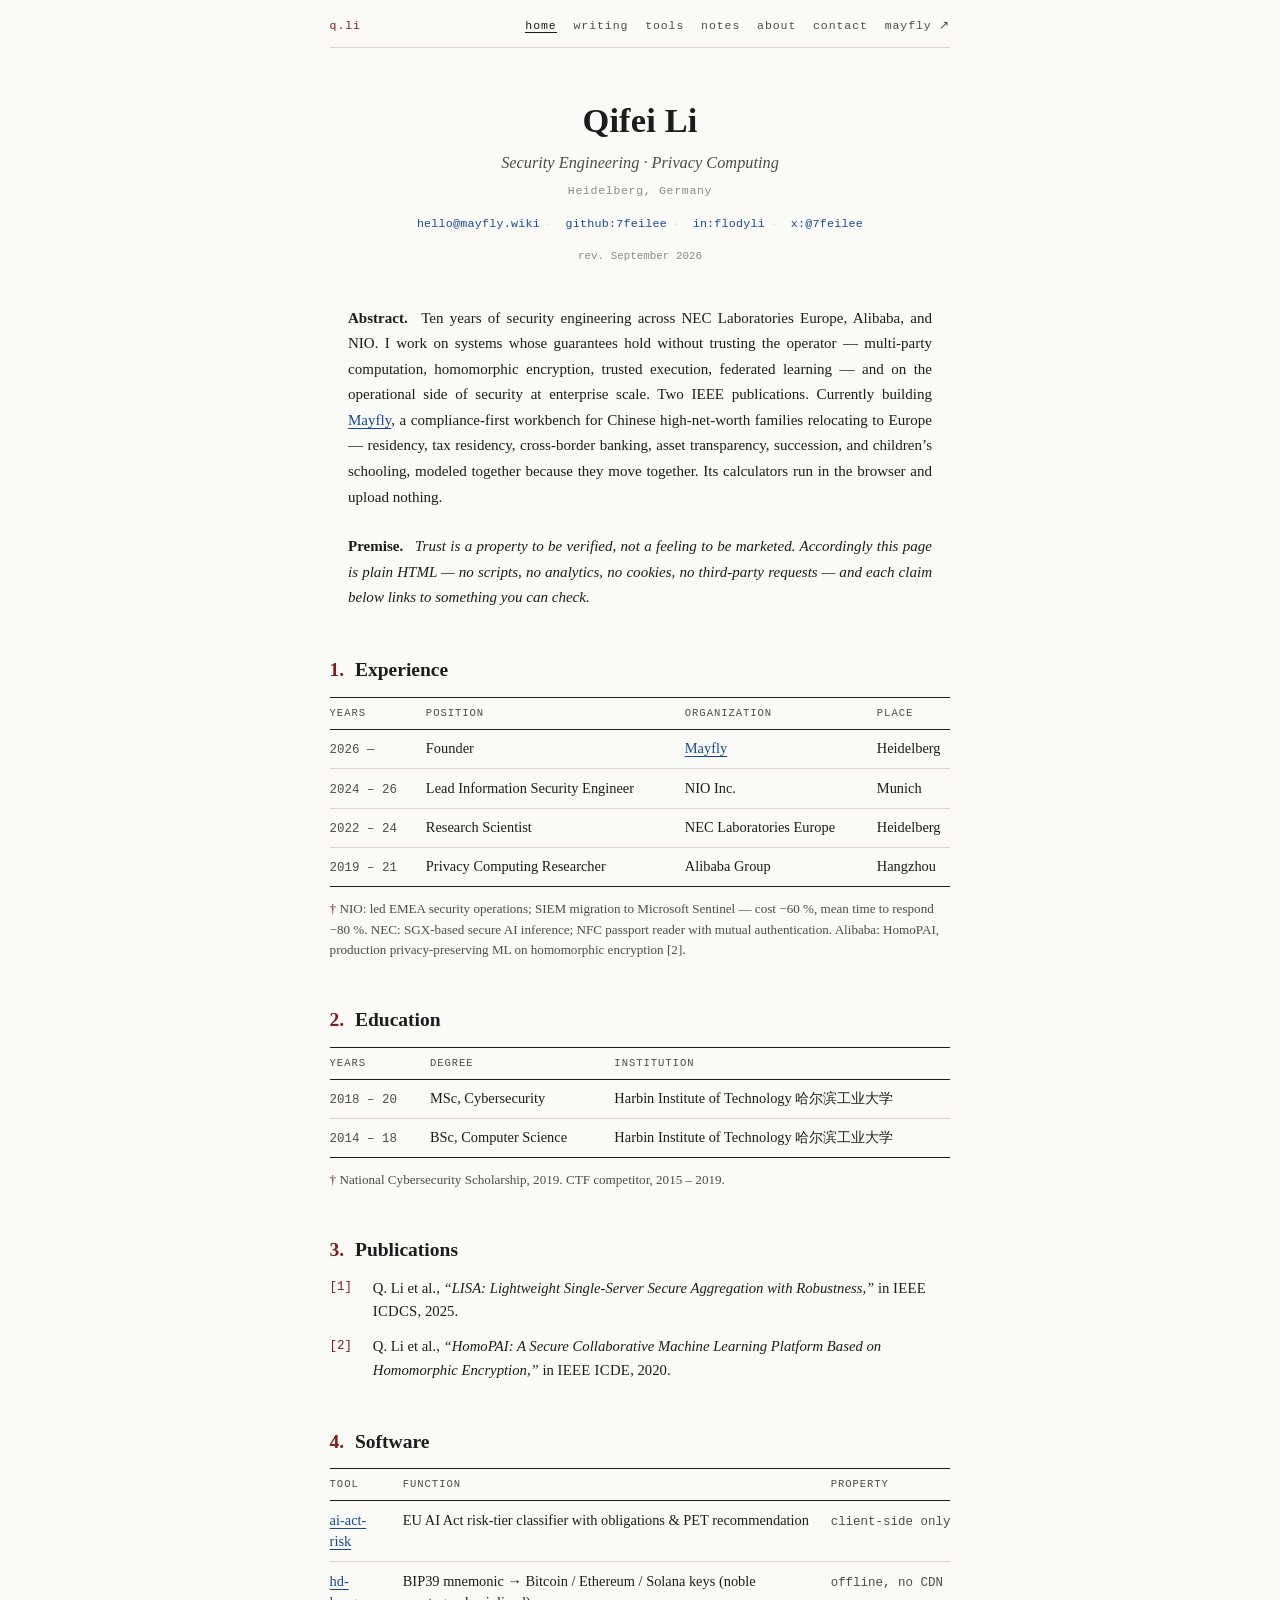
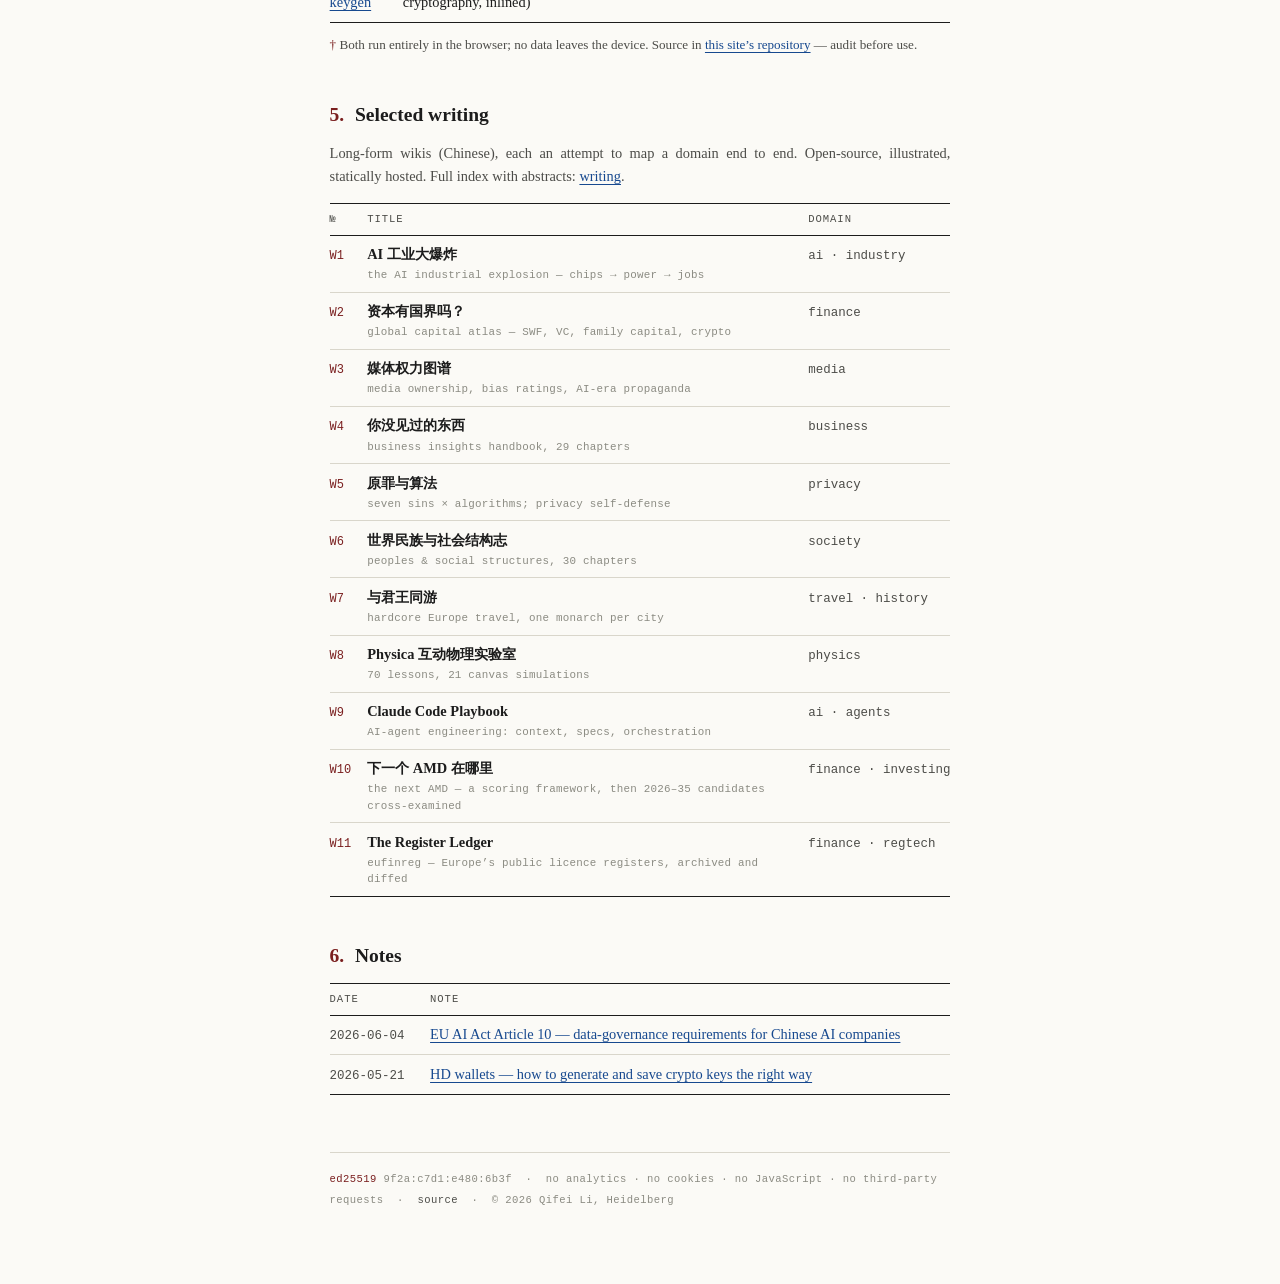
==== commit 52d61aaa: "Reframe Mayfly as the Europe relocation workbench; surface next-amd and eufinreg mayfly.wiki has mov" ====
--- a/index.html
+++ b/index.html
@@ -34,7 +34,7 @@
       <a href="https://www.linkedin.com/in/flodyli" target="_blank" rel="noopener noreferrer">in:flodyli</a><span class="sep">·</span>
       <a href="https://x.com/7feilee" target="_blank" rel="noopener noreferrer">x:@7feilee</a>
     </p>
-    <p class="rev">rev. July 2026</p>
+    <p class="rev">rev. September 2026</p>
   </header>
 
   <p class="abstract">
@@ -44,8 +44,10 @@
     computation, homomorphic encryption, trusted execution, federated learning — and on the
     operational side of security at enterprise scale. Two IEEE publications. Currently building
     <a href="https://mayfly.wiki" target="_blank" rel="noopener noreferrer">Mayfly</a>,
-    an EU&nbsp;AI&nbsp;Act compliance advisory that uses privacy-enhancing technologies as the
-    bridge between Chinese AI companies and European regulation.
+    a compliance-first workbench for Chinese high-net-worth families relocating to Europe —
+    residency, tax residency, cross-border banking, asset transparency, succession, and
+    children&rsquo;s schooling, modeled together because they move together. Its calculators
+    run in the browser and upload nothing.
   </p>
 
   <p class="premise">
@@ -129,6 +131,8 @@
         <tr><td class="idx">W7</td><td><a class="quiet" href="https://7feilee.github.io/europe-travel/"><span class="zh">与君王同游</span><span class="en">hardcore Europe travel, one monarch per city</span></a></td><td class="num">travel · history</td></tr>
         <tr><td class="idx">W8</td><td><a class="quiet" href="https://7feilee.github.io/physics-lab/"><span class="zh">Physica 互动物理实验室</span><span class="en">70 lessons, 21 canvas simulations</span></a></td><td class="num">physics</td></tr>
         <tr><td class="idx">W9</td><td><a class="quiet" href="https://7feilee.github.io/claude-code-playbook/"><span class="zh">Claude Code Playbook</span><span class="en">AI-agent engineering: context, specs, orchestration</span></a></td><td class="num">ai · agents</td></tr>
+        <tr><td class="idx">W10</td><td><a class="quiet" href="https://7feilee.github.io/next-amd/"><span class="zh">下一个 AMD 在哪里</span><span class="en">the next AMD — a scoring framework, then 2026–35 candidates cross-examined</span></a></td><td class="num">finance · investing</td></tr>
+        <tr><td class="idx">W11</td><td><a class="quiet" href="https://7feilee.github.io/eufinreg/"><span class="zh">The Register Ledger</span><span class="en">eufinreg — Europe&rsquo;s public licence registers, archived and diffed</span></a></td><td class="num">finance · regtech</td></tr>
       </tbody>
     </table>
   </section>
